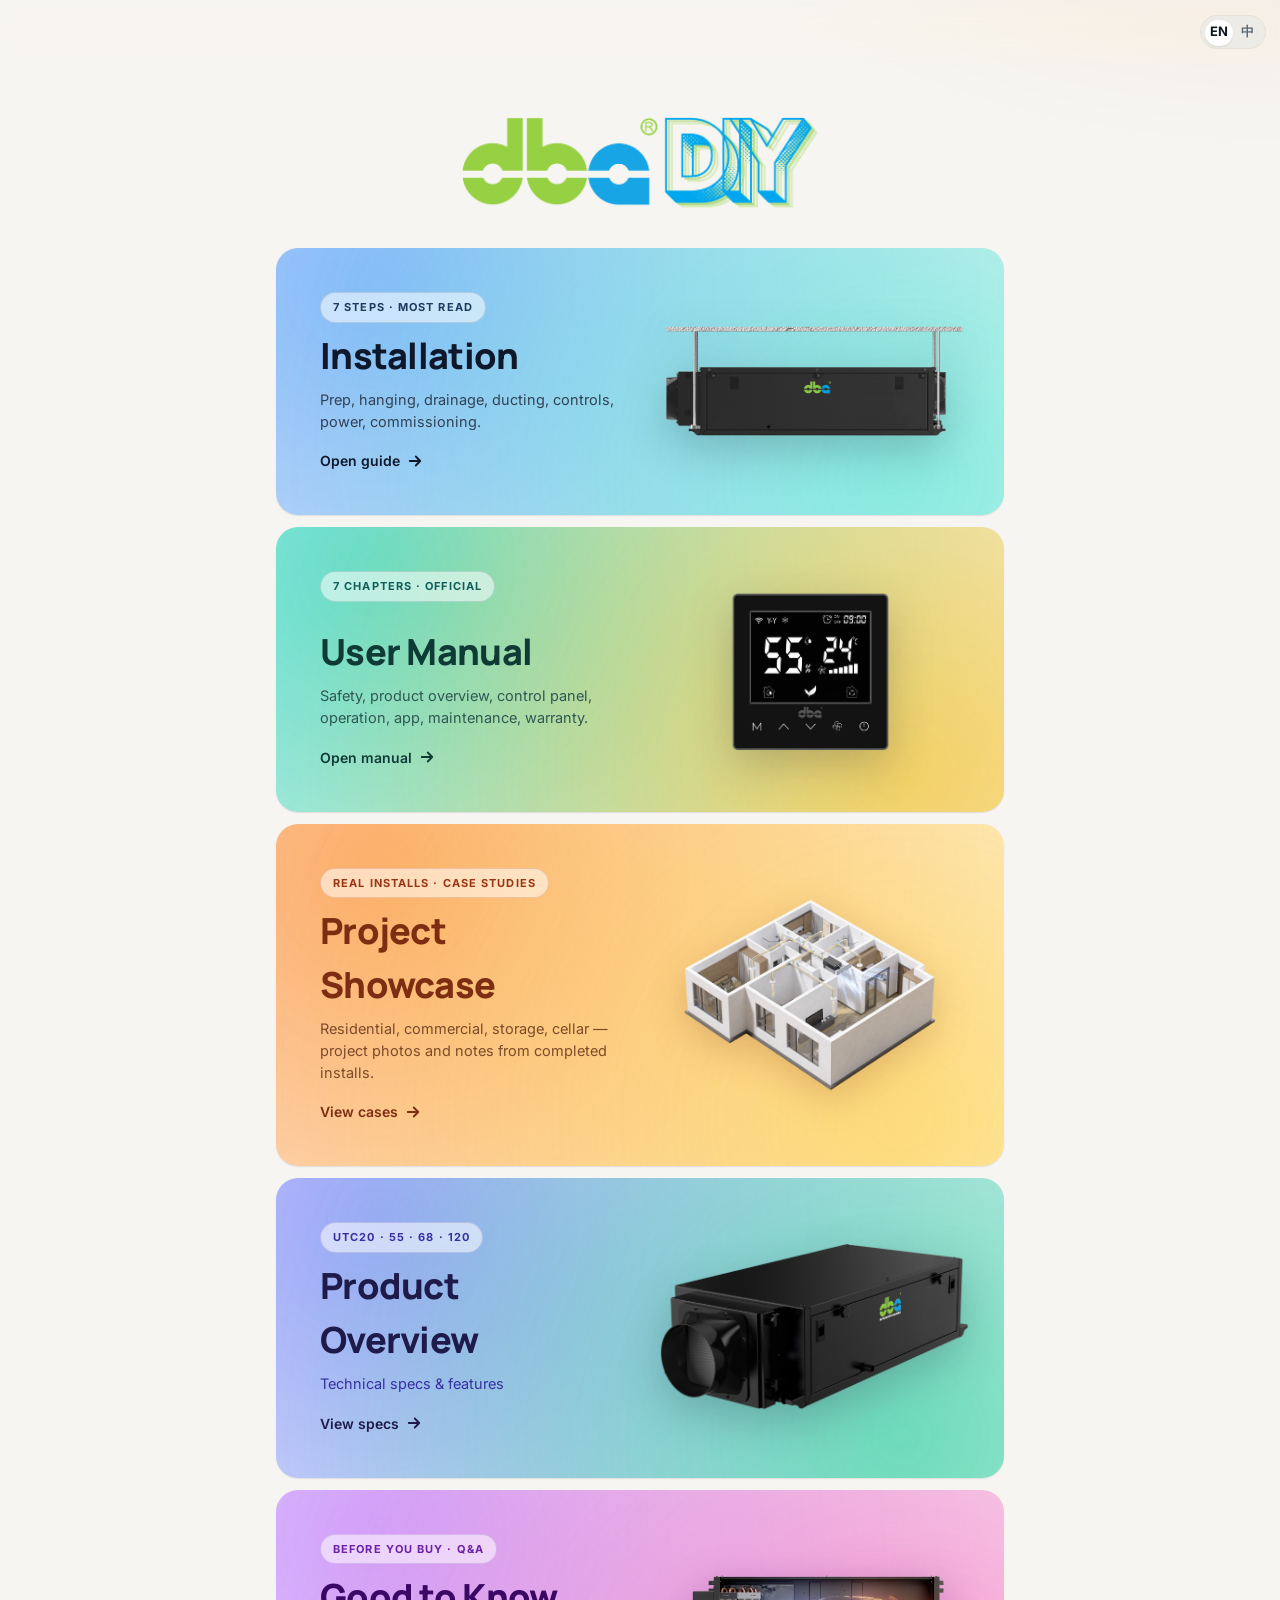
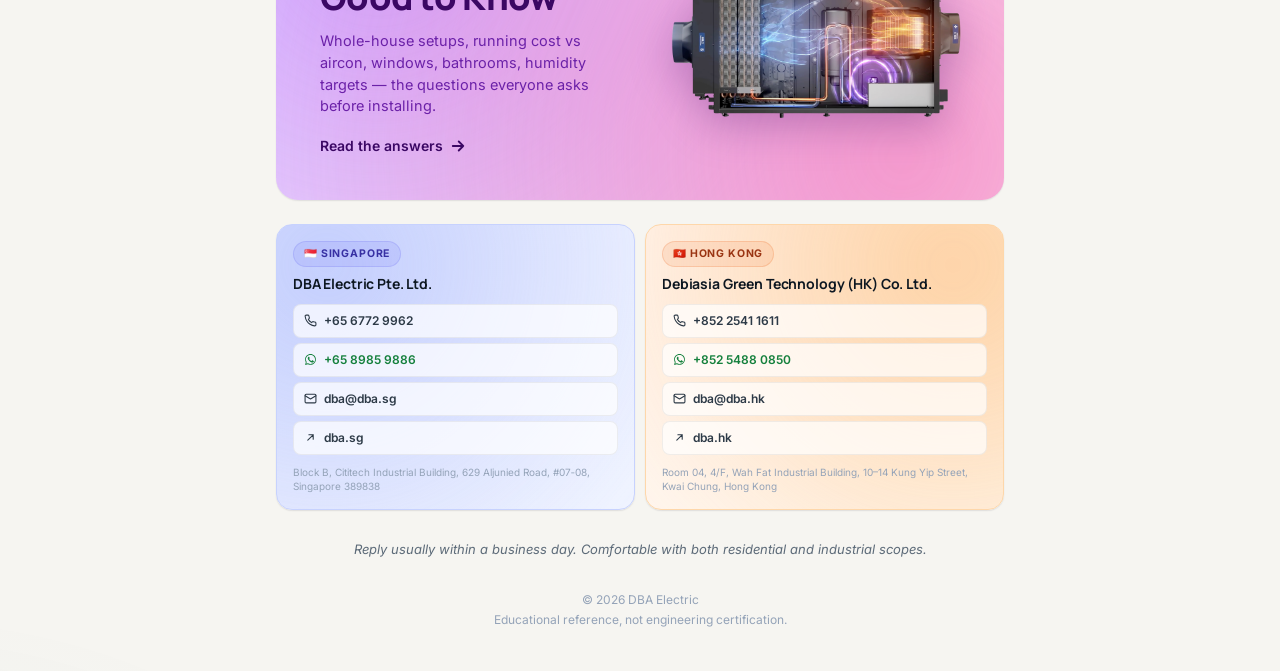
==== index.html @ 58bc2bef "Good to Know tile: use dba ceiling dehumidifier cutaway render Co-Authored-By: Claude Fable 5 <norep" ====
<!DOCTYPE html>
<html lang="en">
<head>
<meta charset="UTF-8" />
<meta name="viewport" content="width=device-width, initial-scale=1, viewport-fit=cover" />
<title>DBA DIY — your dehumidifier, in your pocket</title>
<meta name="description" content="Mobile install &amp; care guide for DBA ceiling-mounted dehumidifiers. English &amp; 繁體中文." />
<meta name="theme-color" content="#0d1721" />
<meta name="apple-mobile-web-app-capable" content="yes" />
<meta name="apple-mobile-web-app-status-bar-style" content="black-translucent" />
<meta name="mobile-web-app-capable" content="yes" />
<link rel="canonical" href="https://www.dbadiy.com/" />

<link rel="preconnect" href="https://fonts.googleapis.com" />
<link rel="preconnect" href="https://fonts.gstatic.com" crossorigin />
<link href="https://fonts.googleapis.com/css2?family=Manrope:wght@400;500;600;700;800&family=Inter:wght@400;500;600;700&family=Noto+Sans+TC:wght@400;500;600;700;800&display=swap" rel="stylesheet" />
<link rel="stylesheet" href="style.css" />
<link rel="icon" type="image/svg+xml" href="images/favicon.svg" />
</head>
<body>

<div id="app">

<!-- ====== HEADER ====== -->
<header id="app-header" data-on="home">
  <button id="back-btn" aria-label="Back" type="button">
    <svg viewBox="0 0 24 24" fill="none" stroke="currentColor" stroke-width="2.4" stroke-linecap="round" stroke-linejoin="round"><path d="M15 6l-6 6 6 6"/></svg>
  </button>
  <div class="hdr-title">
    <span class="hdr-crumb" id="hdr-crumb"></span>
    <h1 id="app-title">dba<em>diy</em></h1>
  </div>
  <button id="lang-toggle" class="lang-toggle" aria-label="Language" type="button">
    <span class="lang-opt lang-en" data-lang="en">EN</span>
    <span class="lang-opt lang-zh" data-lang="zh">中</span>
    <span class="lang-thumb" aria-hidden="true"></span>
  </button>
</header>

<!-- ====== MAIN ====== -->
<main id="app-main">

<!-- ====== HOME ====== -->
<section class="screen screen-home" data-screen="home">

  <div class="home-hero">
    <h1 class="home-logo">
      <img src="images/logo.png" alt="dba DIY" />
    </h1>
  </div>

  <div class="tile-grid">

    <a class="tile tile-feature" href="#install">
      <div class="tile-feature-body">
        <span class="tile-tag" data-i18n="home.feature.tag">7 steps · most read</span>
        <h2 data-i18n="home.feature.title">Installation</h2>
        <p data-i18n="home.feature.desc">Prep, hanging, drainage, ducting, controls, power, commissioning.</p>
        <span class="tile-go">
          <span data-i18n="home.feature.go">Open guide</span>
          <svg viewBox="0 0 24 24" fill="none" stroke="currentColor" stroke-width="2.4" stroke-linecap="round" stroke-linejoin="round"><path d="M5 12h14M13 6l6 6-6 6"/></svg>
        </span>
      </div>
      <div class="tile-feature-photo" aria-hidden="true">
        <img src="images/installation/dba.ducting.12321312.png" alt="" />
      </div>
    </a>

    <a class="tile tile-feature tile-feature-alt" href="#manual">
      <div class="tile-feature-body">
        <span class="tile-tag" data-i18n="home.manual.tag">7 chapters · official</span>
        <h2 data-i18n="home.manual.title">User Manual</h2>
        <p data-i18n="home.manual.desc">Safety, product overview, control panel, operation, app, maintenance, warranty.</p>
        <span class="tile-go">
          <span data-i18n="home.manual.go">Open manual</span>
          <svg viewBox="0 0 24 24" fill="none" stroke="currentColor" stroke-width="2.4" stroke-linecap="round" stroke-linejoin="round"><path d="M5 12h14M13 6l6 6-6 6"/></svg>
        </span>
      </div>
      <div class="tile-feature-photo" aria-hidden="true">
        <img src="images/manual/dba.control.panel.png" alt="" />
      </div>
    </a>

    <a class="tile tile-feature tile-feature-cases" href="#cases">
      <div class="tile-feature-body">
        <span class="tile-tag" data-i18n="home.cases.tag">Real installs · case studies</span>
        <h2 data-i18n="home.cases.title">Project Showcase</h2>
        <p data-i18n="home.cases.desc">Residential, commercial, storage, cellar — project photos and notes from completed installs.</p>
        <span class="tile-go">
          <span data-i18n="home.cases.go">View cases</span>
          <svg viewBox="0 0 24 24" fill="none" stroke="currentColor" stroke-width="2.4" stroke-linecap="round" stroke-linejoin="round"><path d="M5 12h14M13 6l6 6-6 6"/></svg>
        </span>
      </div>
      <div class="tile-feature-photo" aria-hidden="true">
        <img src="images/catalog/house.png" alt="" />
      </div>
    </a>

    <a class="tile tile-feature tile-feature-product" href="#overview/specs">
      <div class="tile-feature-body">
        <span class="tile-tag" data-i18n="home.product.tag">UTC20 · 55 · 68 · 120</span>
        <h2 data-i18n="home.tile.models.title">Product Overview</h2>
        <p data-i18n="home.tile.models.desc">Technical specs &amp; features</p>
        <span class="tile-go">
          <span data-i18n="home.product.go">View specs</span>
          <svg viewBox="0 0 24 24" fill="none" stroke="currentColor" stroke-width="2.4" stroke-linecap="round" stroke-linejoin="round"><path d="M5 12h14M13 6l6 6-6 6"/></svg>
        </span>
      </div>
      <div class="tile-feature-photo" aria-hidden="true">
        <img src="images/install-hero.png" alt="" />
      </div>
    </a>

    <a class="tile tile-feature tile-feature-knowledge" href="#knowledge">
      <div class="tile-feature-body">
        <span class="tile-tag" data-i18n="home.kn.tag">Before you buy · Q&amp;A</span>
        <h2 data-i18n="home.kn.title">Good to Know</h2>
        <p data-i18n="home.kn.desc">Whole-house setups, running cost vs aircon, windows, bathrooms, humidity targets — the questions everyone asks before installing.</p>
        <span class="tile-go">
          <span data-i18n="home.kn.go">Read the answers</span>
          <svg viewBox="0 0 24 24" fill="none" stroke="currentColor" stroke-width="2.4" stroke-linecap="round" stroke-linejoin="round"><path d="M5 12h14M13 6l6 6-6 6"/></svg>
        </span>
      </div>
      <div class="tile-feature-photo" aria-hidden="true">
        <img src="images/dba-ceiling-dehumidifier.png" alt="" />
      </div>
    </a>

  </div>

  <div class="contact-grid">

    <!-- Singapore -->
    <div class="tile-contact tile-contact-sg">
      <div class="tile-contact-body">
        <span class="tile-tag">🇸🇬 <span data-i18n="ct.sg.region">Singapore</span></span>
        <h2 data-i18n="ct.sg.org">DBA Electric Pte. Ltd.</h2>
        <div class="contact-rows">
          <a href="tel:+6567729962" class="contact-row">
            <svg viewBox="0 0 24 24" fill="none" stroke="currentColor" stroke-width="2" stroke-linecap="round" stroke-linejoin="round"><path d="M22 16.92v3a2 2 0 0 1-2.18 2 19.79 19.79 0 0 1-8.63-3.07 19.5 19.5 0 0 1-6-6 19.79 19.79 0 0 1-3.07-8.67A2 2 0 0 1 4.11 2h3a2 2 0 0 1 2 1.72 12.84 12.84 0 0 0 .7 2.81 2 2 0 0 1-.45 2.11L8.09 9.91a16 16 0 0 0 6 6l1.27-1.27a2 2 0 0 1 2.11-.45 12.84 12.84 0 0 0 2.81.7A2 2 0 0 1 22 16.92z"/></svg>
            <span>+65 6772 9962</span>
          </a>
          <a href="https://wa.me/6589859886" class="contact-row contact-row-wa" target="_blank" rel="noopener">
            <svg viewBox="0 0 24 24" fill="currentColor"><path d="M17.5 14.4c-.3-.1-1.6-.8-1.9-.9-.3-.1-.4-.1-.6.1-.2.3-.7.9-.8 1-.2.2-.3.2-.6.1-.3-.1-1.2-.5-2.3-1.4-.9-.8-1.4-1.7-1.6-2-.2-.3 0-.4.1-.6l.4-.5c.1-.2.2-.3.3-.5.1-.2 0-.4 0-.5 0-.1-.6-1.4-.8-1.9-.2-.5-.4-.4-.6-.4h-.5c-.2 0-.4.1-.7.3-.3.3-1 1-1 2.4 0 1.4 1 2.8 1.1 3 .1.2 2 3.1 4.9 4.3 1.8.8 2.5.8 3.4.7.5-.1 1.6-.6 1.8-1.3.2-.7.2-1.2.2-1.3-.1-.1-.3-.2-.6-.3z"/><path d="M12 2C6.5 2 2 6.5 2 12c0 1.7.4 3.4 1.3 4.9L2 22l5.3-1.4c1.4.8 3 1.2 4.7 1.2 5.5 0 10-4.5 10-10S17.5 2 12 2zm0 18.2c-1.5 0-3-.4-4.3-1.2l-.3-.2-3.2.8.8-3.1-.2-.3c-.8-1.3-1.3-2.9-1.3-4.5C3.5 7.4 7.4 3.5 12 3.5s8.5 3.9 8.5 8.5-3.9 8.2-8.5 8.2z"/></svg>
            <span>+65 8985 9886</span>
          </a>
          <a href="mailto:dba@dba.sg" class="contact-row">
            <svg viewBox="0 0 24 24" fill="none" stroke="currentColor" stroke-width="2" stroke-linecap="round" stroke-linejoin="round"><rect x="2" y="4" width="20" height="16" rx="2"/><path d="M22 7L12 13 2 7"/></svg>
            <span>dba@dba.sg</span>
          </a>
          <a href="https://www.dba.sg" class="contact-row" target="_blank" rel="noopener">
            <svg viewBox="0 0 24 24" fill="none" stroke="currentColor" stroke-width="2" stroke-linecap="round"><path d="M7 17L17 7M9 7h8v8"/></svg>
            <span>dba.sg</span>
          </a>
        </div>
        <p class="contact-addr-tile" data-i18n="ct.sg.addr">Block B, Cititech Industrial Building, 629 Aljunied Road, #07‑08, Singapore 389838</p>
      </div>
    </div>

    <!-- Hong Kong -->
    <div class="tile-contact tile-contact-hk">
      <div class="tile-contact-body">
        <span class="tile-tag">🇭🇰 <span data-i18n="ct.hk.region">Hong Kong</span></span>
        <h2 data-i18n="ct.hk.org">Debiasia Green Technology (HK) Co. Ltd.</h2>
        <div class="contact-rows">
          <a href="tel:+85225411611" class="contact-row">
            <svg viewBox="0 0 24 24" fill="none" stroke="currentColor" stroke-width="2" stroke-linecap="round" stroke-linejoin="round"><path d="M22 16.92v3a2 2 0 0 1-2.18 2 19.79 19.79 0 0 1-8.63-3.07 19.5 19.5 0 0 1-6-6 19.79 19.79 0 0 1-3.07-8.67A2 2 0 0 1 4.11 2h3a2 2 0 0 1 2 1.72 12.84 12.84 0 0 0 .7 2.81 2 2 0 0 1-.45 2.11L8.09 9.91a16 16 0 0 0 6 6l1.27-1.27a2 2 0 0 1 2.11-.45 12.84 12.84 0 0 0 2.81.7A2 2 0 0 1 22 16.92z"/></svg>
            <span>+852 2541 1611</span>
          </a>
          <a href="https://wa.me/85254880850" class="contact-row contact-row-wa" target="_blank" rel="noopener">
            <svg viewBox="0 0 24 24" fill="currentColor"><path d="M17.5 14.4c-.3-.1-1.6-.8-1.9-.9-.3-.1-.4-.1-.6.1-.2.3-.7.9-.8 1-.2.2-.3.2-.6.1-.3-.1-1.2-.5-2.3-1.4-.9-.8-1.4-1.7-1.6-2-.2-.3 0-.4.1-.6l.4-.5c.1-.2.2-.3.3-.5.1-.2 0-.4 0-.5 0-.1-.6-1.4-.8-1.9-.2-.5-.4-.4-.6-.4h-.5c-.2 0-.4.1-.7.3-.3.3-1 1-1 2.4 0 1.4 1 2.8 1.1 3 .1.2 2 3.1 4.9 4.3 1.8.8 2.5.8 3.4.7.5-.1 1.6-.6 1.8-1.3.2-.7.2-1.2.2-1.3-.1-.1-.3-.2-.6-.3z"/><path d="M12 2C6.5 2 2 6.5 2 12c0 1.7.4 3.4 1.3 4.9L2 22l5.3-1.4c1.4.8 3 1.2 4.7 1.2 5.5 0 10-4.5 10-10S17.5 2 12 2zm0 18.2c-1.5 0-3-.4-4.3-1.2l-.3-.2-3.2.8.8-3.1-.2-.3c-.8-1.3-1.3-2.9-1.3-4.5C3.5 7.4 7.4 3.5 12 3.5s8.5 3.9 8.5 8.5-3.9 8.2-8.5 8.2z"/></svg>
            <span>+852 5488 0850</span>
          </a>
          <a href="mailto:dba@dba.hk" class="contact-row">
            <svg viewBox="0 0 24 24" fill="none" stroke="currentColor" stroke-width="2" stroke-linecap="round" stroke-linejoin="round"><rect x="2" y="4" width="20" height="16" rx="2"/><path d="M22 7L12 13 2 7"/></svg>
            <span>dba@dba.hk</span>
          </a>
          <a href="https://www.dba.hk" class="contact-row" target="_blank" rel="noopener">
            <svg viewBox="0 0 24 24" fill="none" stroke="currentColor" stroke-width="2" stroke-linecap="round"><path d="M7 17L17 7M9 7h8v8"/></svg>
            <span>dba.hk</span>
          </a>
        </div>
        <p class="contact-addr-tile" data-i18n="ct.hk.addr">Room 04, 4/F, Wah Fat Industrial Building, 10–14 Kung Yip Street, Kwai Chung, Hong Kong</p>
      </div>
    </div>

  </div>
  <p class="contact-note" data-i18n="ct.note">Reply usually within a business day. Comfortable with both residential and industrial scopes.</p>

  <footer class="home-foot">
    <span data-i18n="home.foot.copy">© 2026 DBA Electric</span>
    <span data-i18n="home.foot.note">Educational reference, not engineering certification.</span>
  </footer>
</section>

<!-- ====== CASES ====== -->
<section class="screen" data-screen="cases">
  <div class="screen-pad">
    <div class="page-head">
      <h2 data-i18n="cases.title">Project Showcase</h2>
    </div>

    <!-- Showcase PDF downloads -->
    <div class="ref-pdf-row">
      <a class="ref-pdf-card ref-pdf-en" href="images/cases/showcase-en.pdf" target="_blank">
        <div class="ref-pdf-thumb"><img src="images/cases/showcase-en-thumb.jpg" alt="EN" /></div>
        <div class="ref-pdf-info">
          <span class="ref-pdf-label">Project Showcase</span>
          <span class="ref-pdf-sub">English · PDF</span>
        </div>
        <svg class="ref-pdf-dl" viewBox="0 0 24 24" fill="none" stroke="currentColor" stroke-width="2" stroke-linecap="round" stroke-linejoin="round"><path d="M21 15v4a2 2 0 01-2 2H5a2 2 0 01-2-2v-4"/><polyline points="7 10 12 15 17 10"/><line x1="12" y1="15" x2="12" y2="3"/></svg>
      </a>
      <a class="ref-pdf-card ref-pdf-cn" href="images/cases/showcase-cn.pdf" target="_blank">
        <div class="ref-pdf-thumb"><img src="images/cases/showcase-cn-thumb.jpg" alt="中文" /></div>
        <div class="ref-pdf-info">
          <span class="ref-pdf-label">工程案例展示</span>
          <span class="ref-pdf-sub">繁體中文 · PDF</span>
        </div>
        <svg class="ref-pdf-dl" viewBox="0 0 24 24" fill="none" stroke="currentColor" stroke-width="2" stroke-linecap="round" stroke-linejoin="round"><path d="M21 15v4a2 2 0 01-2 2H5a2 2 0 01-2-2v-4"/><polyline points="7 10 12 15 17 10"/><line x1="12" y1="15" x2="12" y2="3"/></svg>
      </a>
    </div>

    <!-- Photo gallery -->
    <div class="cases-gallery">
      <figure class="wide"><img src="images/cases/g02.jpg" loading="lazy" /></figure>
      <figure><img src="images/cases/g01.jpg" loading="lazy" /></figure>
      <figure><img src="images/cases/g03.jpg" loading="lazy" /></figure>
      <figure><img src="images/cases/g04.jpg" loading="lazy" /></figure>
      <figure><img src="images/cases/g05.jpg" loading="lazy" /></figure>
      <figure><img src="images/cases/g06.jpg" loading="lazy" /></figure>
      <figure><img src="images/cases/g07.jpg" loading="lazy" /></figure>
      <figure><img src="images/cases/g08.jpg" loading="lazy" /></figure>
      <figure><img src="images/cases/g09.jpg" loading="lazy" /></figure>
      <figure><img src="images/cases/g10.jpg" loading="lazy" /></figure>
      <figure><img src="images/cases/g11.jpg" loading="lazy" /></figure>
      <figure><img src="images/cases/g12.jpg" loading="lazy" /></figure>
      <figure><img src="images/cases/g13.jpg" loading="lazy" /></figure>
      <figure><img src="images/cases/g14.jpg" loading="lazy" /></figure>
      <figure><img src="images/cases/g15.jpg" loading="lazy" /></figure>
      <figure><img src="images/cases/g16.jpg" loading="lazy" /></figure>
      <figure><img src="images/cases/g17.jpg" loading="lazy" /></figure>
      <figure><img src="images/cases/g18.jpg" loading="lazy" /></figure>
      <figure><img src="images/cases/g19.jpg" loading="lazy" /></figure>
      <figure><img src="images/cases/g20.jpg" loading="lazy" /></figure>
      <figure><img src="images/cases/g21.jpg" loading="lazy" /></figure>
      <figure><img src="images/cases/g22.jpg" loading="lazy" /></figure>
      <figure><img src="images/cases/g23.jpg" loading="lazy" /></figure>
      <figure><img src="images/cases/g24.jpg" loading="lazy" /></figure>
      <figure class="wide"><img src="images/cases/g25.jpg" loading="lazy" /></figure>
      <figure><img src="images/cases/g26.jpg" loading="lazy" /></figure>
      <figure><img src="images/cases/g27.jpg" loading="lazy" /></figure>
      <figure><img src="images/cases/g28.jpg" loading="lazy" /></figure>
      <figure><img src="images/cases/g29.jpg" loading="lazy" /></figure>
      <figure><img src="images/cases/g30.jpg" loading="lazy" /></figure>
      <figure><img src="images/cases/g31.jpg" loading="lazy" /></figure>
      <figure><img src="images/cases/g32.jpg" loading="lazy" /></figure>
      <figure><img src="images/cases/g33.jpg" loading="lazy" /></figure>
      <figure><img src="images/cases/g34.jpg" loading="lazy" /></figure>
      <figure><img src="images/cases/g35.jpg" loading="lazy" /></figure>
      <figure><img src="images/cases/g36.jpg" loading="lazy" /></figure>
      <figure><img src="images/cases/g37.jpg" loading="lazy" /></figure>
    </div>
  </div>
</section>

<!-- ====== OVERVIEW / SPECS ====== -->
<section class="screen" data-screen="overview/specs">
  <div class="screen-pad">
    <div class="page-head">
      <h2 data-i18n="models.title">Ultra Thin Series</h2>
    </div>

    <!-- Marquee hero photo from the official catalog -->
    <figure class="marquee marquee-video">
      <video src="images/products/dba.ceiling.dehumidifier.mp4" autoplay loop muted playsinline></video>
      <figcaption>
        <span class="marquee-tag" data-i18n="models.marquee.tag">Minimalist aesthetics</span>
        <strong data-i18n="models.marquee.t">20 cm ultra-slim, hidden installation.</strong>
      </figcaption>
    </figure>

    <!-- Feature deck: 4 catalog visuals + short copy -->
    <div class="cat-deck">
      <article class="catfeat">
        <img src="images/products/dba.function-06.png" alt="Whole-house dehumidification" loading="lazy" />
        <h4 data-i18n="models.catfeat.house.t">Whole-House Dehumidification System</h4>
        <p data-i18n="models.catfeat.house.d">Efficiently Dehumidifies Multiple Spaces Simultaneously.</p>
      </article>
      <article class="catfeat">
        <img src="images/products/dba.function-07.png" alt="UV-C sterilisation" loading="lazy" />
        <h4 data-i18n="models.catfeat.uv.t">UV-C Sterilization Lamp</h4>
        <p data-i18n="models.catfeat.uv.d">Eliminates 99.9% Bacteria and Viruses in the Air.</p>
      </article>
      <article class="catfeat">
        <img src="images/products/dba.function-08.png" alt="Humidity control" loading="lazy" />
        <h4 data-i18n="models.catfeat.lcd.t">Humidity Control at Your Fingertips</h4>
        <p data-i18n="models.catfeat.lcd.d">LCD Screen, Remote Controller, Mobile App, and Smart Home Integration.</p>
      </article>
      <article class="catfeat">
        <img src="images/products/dba.function-09.png" alt="Auto pump drainage" loading="lazy" />
        <h4 data-i18n="models.catfeat.pump.t">Auto Pump Drainage</h4>
        <p data-i18n="models.catfeat.pump.d">Head Lift up to 1.8 meters.</p>
      </article>
      <article class="catfeat">
        <img src="images/products/dba.function-10.png" alt="Metal cast motor" loading="lazy" />
        <h4 data-i18n="models.catfeat.motor.t">Metal Cast Motor</h4>
        <p data-i18n="models.catfeat.motor.d">Stable and Durable. Features Japan NSK Bearing.</p>
      </article>
      <article class="catfeat">
        <img src="images/products/dba.function-11.png" alt="40dB quiet operation" loading="lazy" />
        <h4 data-i18n="models.catfeat.quiet.t">40dB Quiet Operation</h4>
        <p data-i18n="models.catfeat.quiet.d">Multiple Shock-Absorbing Designs.</p>
      </article>
    </div>

    <!-- Compare strip — jump to any model -->
    <nav class="capacity-strip" aria-label="Compare capacities">
      <a href="#utc20" class="cap-pin" data-acc="copper">
        <span class="cap-num">20</span>
        <span class="cap-label">L/day</span>
        <span class="cap-meta">UTC20</span>
      </a>
      <a href="#utc55" class="cap-pin" data-acc="amber">
        <span class="cap-num">55</span>
        <span class="cap-label">L/day</span>
        <span class="cap-meta">UTC55 · R32</span>
      </a>
      <a href="#utc68" class="cap-pin cap-pin-hero" data-acc="teal">
        <span class="cap-num">68</span>
        <span class="cap-label">L/day</span>
        <span class="cap-meta" data-i18n="models.utc68.popular">UTC68 · popular</span>
      </a>
      <a href="#utc120" class="cap-pin" data-acc="ink">
        <span class="cap-num">120</span>
        <span class="cap-label">L/day</span>
        <span class="cap-meta">UTC120</span>
      </a>
    </nav>

    <div class="model-mag">

      <!-- ====== UTC20 ====== -->
      <article class="mcard" id="utc20" data-acc="copper">
        <div class="mcard-hero">
          <div class="mcard-photo">
            <img src="images/products/utc20.webp" alt="DBA-UTC20" loading="lazy" />
          </div>
          <div class="mcard-stat">
            <span class="mcard-sku">DBA-UTC20</span>
            <span class="mcard-big"><strong>20</strong><em>L/day</em></span>
            <p class="mcard-blurb" data-i18n="models.utc20.desc">Studio or single-room size. R410A refrigerant, single inlet.</p>
            <div class="mcard-badges">
              <span class="mbadge mbadge-energy" data-i18n="models.utc20.energy">HK Grade 1 Energy Label</span>
              <img src="images/products/wifiapp2.png" class="mbadge-icon" alt="WiFi App" />
            </div>
          </div>
        </div>

        <div class="mcard-keystats">
          <div><span class="ks-num">200–400</span><span class="ks-lbl" data-i18n="models.spec.cover">sqft area</span></div>
          <div><span class="ks-num">39</span><span class="ks-lbl">dB(A) @ 3m</span></div>
          <div><span class="ks-num">⌀146</span><span class="ks-lbl" data-i18n="models.spec.flange">flange in/out</span></div>
          <div><span class="ks-num">DN15</span><span class="ks-lbl" data-i18n="models.spec.drainsize">drain outlet</span></div>
        </div>

        <div class="spec-groups">
          <div class="spec-grp">
            <h4 class="spec-grp-h" data-i18n="models.grp.perf">Performance</h4>
            <dl class="spec spec-grid">
              <dt data-i18n="models.spec.capacity">Moisture removal</dt><dd>20 L/day @ 30°C 80%RH<br><span class="spec-sub">9.9 L/day @ 26.7°C 60%RH</span></dd>
              <dt data-i18n="models.spec.airflow">Max airflow</dt><dd>220 m³/hr</dd>
              <dt data-i18n="models.spec.static">Static pressure</dt><dd>80 Pa</dd>
              <dt data-i18n="models.spec.noise">Sound @ 3 m</dt><dd>39 dB(A)</dd>
              <dt data-i18n="models.spec.cover">Coverage</dt><dd>200 – 400 sqft</dd>
              <dt data-i18n="models.spec.optemp">Operating temp</dt><dd>5 – 40 °C</dd>
            </dl>
          </div>
          <div class="spec-grp">
            <h4 class="spec-grp-h" data-i18n="models.grp.power">Power</h4>
            <dl class="spec spec-grid">
              <dt data-i18n="models.spec.psupply">Voltage</dt><dd>220 – 240 V ~ 50 Hz</dd>
              <dt data-i18n="models.spec.prated">Rated power</dt><dd>196 W</dd>
              <dt data-i18n="models.spec.pmax">Max power</dt><dd>300 W</dd>
              <dt data-i18n="models.spec.crated">Rated current</dt><dd>1.0 A</dd>
              <dt data-i18n="models.spec.cmax">Max current</dt><dd>1.35 A</dd>
            </dl>
          </div>
          <div class="spec-grp">
            <h4 class="spec-grp-h" data-i18n="models.grp.connect">Drainage &amp; ducting</h4>
            <dl class="spec spec-grid">
              <dt data-i18n="models.spec.pump">Pump lift</dt><dd data-i18n="models.spec.pump.val">1.8 m (built-in check valve)</dd>
              <dt data-i18n="models.spec.drainsize">Drain outlet</dt><dd>DN15</dd>
              <dt data-i18n="models.spec.flange">Air flange ⌀</dt><dd>146 mm</dd>
              <dt data-i18n="models.spec.refrigerant">Refrigerant</dt><dd>R134a · 0.23 kg</dd>
            </dl>
          </div>
          <div class="spec-grp">
            <h4 class="spec-grp-h" data-i18n="models.grp.physical">Physical &amp; certs</h4>
            <dl class="spec spec-grid">
              <dt data-i18n="models.spec.size">Dimensions (L×W×H)</dt><dd>865 × 376 × 200 mm</dd>
              <dt data-i18n="models.spec.weight">Net weight</dt><dd>28 kg</dd>
              <dt data-i18n="models.spec.certs">Certifications</dt><dd>CE · CB · RoHS</dd>
            </dl>
          </div>
        </div>
      </article>

      <!-- ====== UTC55 ====== -->
      <article class="mcard" id="utc55" data-acc="amber">
        <div class="mcard-hero">
          <div class="mcard-photo">
            <img src="images/products/utc55.webp" alt="DBA-UTC55" loading="lazy" />
          </div>
          <div class="mcard-stat">
            <span class="mcard-sku">DBA-UTC55</span>
            <span class="mcard-big"><strong>55</strong><em>L/day</em></span>
            <p class="mcard-blurb" data-i18n="models.utc55.desc">Mid-size between UTC20 and UTC68. R32 refrigerant (mildly flammable).</p>
            <div class="mcard-badges">
              <span class="mbadge mbadge-r32" data-i18n="models.utc55.r32badge">R32 · A2L</span>
              <img src="images/products/wifiapp2.png" class="mbadge-icon" alt="WiFi App" />
            </div>
          </div>
        </div>

        <div class="mcard-keystats">
          <div><span class="ks-num">600–800</span><span class="ks-lbl" data-i18n="models.spec.cover">sqft area</span></div>
          <div><span class="ks-num">45</span><span class="ks-lbl">dB(A) @ 3m</span></div>
          <div><span class="ks-num">⌀146</span><span class="ks-lbl" data-i18n="models.spec.flange">flange in/out</span></div>
          <div><span class="ks-num">DN15</span><span class="ks-lbl" data-i18n="models.spec.drainsize">drain outlet</span></div>
        </div>

        <div class="spec-groups">
          <div class="spec-grp">
            <h4 class="spec-grp-h" data-i18n="models.grp.perf">Performance</h4>
            <dl class="spec spec-grid">
              <dt data-i18n="models.spec.capacity">Moisture removal</dt><dd>55 L/day @ 30°C 80%RH<br><span class="spec-sub">30 L/day @ 26.7°C 60%RH</span></dd>
              <dt data-i18n="models.spec.airflow">Max airflow</dt><dd>600 m³/hr</dd>
              <dt data-i18n="models.spec.static">Static pressure</dt><dd>90 Pa</dd>
              <dt data-i18n="models.spec.noise">Sound @ 3 m</dt><dd>45 dB(A)</dd>
              <dt data-i18n="models.spec.cover">Coverage</dt><dd>600 – 800 sqft</dd>
              <dt data-i18n="models.spec.optemp">Operating temp</dt><dd>5 – 40 °C</dd>
            </dl>
          </div>
          <div class="spec-grp">
            <h4 class="spec-grp-h" data-i18n="models.grp.power">Power</h4>
            <dl class="spec spec-grid">
              <dt data-i18n="models.spec.psupply">Voltage</dt><dd>220 – 240 V ~ 50 Hz</dd>
              <dt data-i18n="models.spec.prated">Rated power</dt><dd>700 W</dd>
              <dt data-i18n="models.spec.pmax">Max power</dt><dd>930 W</dd>
              <dt data-i18n="models.spec.crated">Rated current</dt><dd>3.2 A</dd>
              <dt data-i18n="models.spec.cmax">Max current</dt><dd>4.3 A</dd>
            </dl>
          </div>
          <div class="spec-grp">
            <h4 class="spec-grp-h" data-i18n="models.grp.connect">Drainage &amp; ducting</h4>
            <dl class="spec spec-grid">
              <dt data-i18n="models.spec.pump">Pump lift</dt><dd data-i18n="models.spec.pump.val">1.8 m (built-in check valve)</dd>
              <dt data-i18n="models.spec.drainsize">Drain outlet</dt><dd>DN15</dd>
              <dt data-i18n="models.spec.flange">Air flange ⌀</dt><dd>146 mm</dd>
              <dt data-i18n="models.spec.refrigerant">Refrigerant</dt><dd data-i18n="models.utc55.refr">R32 · 0.3 kg (mildly flammable)</dd>
            </dl>
          </div>
          <div class="spec-grp">
            <h4 class="spec-grp-h" data-i18n="models.grp.physical">Physical &amp; certs</h4>
            <dl class="spec spec-grid">
              <dt data-i18n="models.spec.size">Dimensions (L×W×H)</dt><dd>970 × 436 × 238 mm</dd>
              <dt data-i18n="models.spec.weight">Net weight</dt><dd>38 kg</dd>
              <dt data-i18n="models.spec.certs">Certifications</dt><dd>CE · CB · RoHS · A2L</dd>
            </dl>
          </div>
        </div>
      </article>

      <!-- ====== UTC68 ====== -->
      <article class="mcard mcard-featured" id="utc68" data-acc="teal">
        <div class="mcard-hero">
          <div class="mcard-photo">
            <img src="images/products/utc68.webp" alt="DBA-UTC68" loading="lazy" />
          </div>
          <div class="mcard-stat">
            <span class="mcard-sku" data-i18n="models.utc68.tag">DBA-UTC68 · popular</span>
            <span class="mcard-big"><strong>68</strong><em>L/day</em></span>
            <p class="mcard-blurb" data-i18n="models.utc68.desc">The whole-apartment workhorse. R410A refrigerant, single inlet.</p>
            <div class="mcard-badges">
              <img src="images/products/wifiapp2.png" class="mbadge-icon" alt="WiFi App" />
            </div>
          </div>
        </div>

        <div class="mcard-keystats">
          <div><span class="ks-num">800–1000</span><span class="ks-lbl" data-i18n="models.spec.cover">sqft area</span></div>
          <div><span class="ks-num">48</span><span class="ks-lbl">dB(A) @ 3m</span></div>
          <div><span class="ks-num">⌀146</span><span class="ks-lbl" data-i18n="models.spec.flange">flange in/out</span></div>
          <div><span class="ks-num">DN15</span><span class="ks-lbl" data-i18n="models.spec.drainsize">drain outlet</span></div>
        </div>

        <div class="spec-groups">
          <div class="spec-grp">
            <h4 class="spec-grp-h" data-i18n="models.grp.perf">Performance</h4>
            <dl class="spec spec-grid">
              <dt data-i18n="models.spec.capacity">Moisture removal</dt><dd>68 L/day @ 30°C 80%RH<br><span class="spec-sub">42 L/day @ 26.7°C 60%RH</span></dd>
              <dt data-i18n="models.spec.airflow">Max airflow</dt><dd>500 m³/hr</dd>
              <dt data-i18n="models.spec.static">Static pressure</dt><dd>100 Pa</dd>
              <dt data-i18n="models.spec.noise">Sound @ 3 m</dt><dd>48 dB(A)</dd>
              <dt data-i18n="models.spec.cover">Coverage</dt><dd>800 – 1000 sqft</dd>
              <dt data-i18n="models.spec.optemp">Operating temp</dt><dd>5 – 40 °C</dd>
            </dl>
          </div>
          <div class="spec-grp">
            <h4 class="spec-grp-h" data-i18n="models.grp.power">Power</h4>
            <dl class="spec spec-grid">
              <dt data-i18n="models.spec.psupply">Voltage</dt><dd>220 – 240 V ~ 50 Hz</dd>
              <dt data-i18n="models.spec.prated">Rated power</dt><dd>880 W</dd>
              <dt data-i18n="models.spec.pmax">Max power</dt><dd>1250 W</dd>
              <dt data-i18n="models.spec.crated">Rated current</dt><dd>4.0 A</dd>
              <dt data-i18n="models.spec.cmax">Max current</dt><dd>5.7 A</dd>
            </dl>
          </div>
          <div class="spec-grp">
            <h4 class="spec-grp-h" data-i18n="models.grp.connect">Drainage &amp; ducting</h4>
            <dl class="spec spec-grid">
              <dt data-i18n="models.spec.pump">Pump lift</dt><dd data-i18n="models.spec.pump.val">1.8 m (built-in check valve)</dd>
              <dt data-i18n="models.spec.drainsize">Drain outlet</dt><dd>DN15</dd>
              <dt data-i18n="models.spec.flange">Air flange ⌀</dt><dd>146 mm</dd>
              <dt data-i18n="models.spec.refrigerant">Refrigerant</dt><dd>R410A · 0.6 kg</dd>
            </dl>
          </div>
          <div class="spec-grp">
            <h4 class="spec-grp-h" data-i18n="models.grp.physical">Physical &amp; certs</h4>
            <dl class="spec spec-grid">
              <dt data-i18n="models.spec.size">Dimensions (L×W×H)</dt><dd>1010 × 500 × 240 mm</dd>
              <dt data-i18n="models.spec.weight">Net weight</dt><dd>42 kg</dd>
              <dt data-i18n="models.spec.certs">Certifications</dt><dd>CE · CB · RoHS</dd>
            </dl>
          </div>
        </div>
      </article>

      <!-- ====== UTC120 ====== -->
      <article class="mcard" id="utc120" data-acc="ink">
        <div class="mcard-hero">
          <div class="mcard-photo">
            <img src="images/products/utc120.webp" alt="DBA-UTC120" loading="lazy" />
          </div>
          <div class="mcard-stat">
            <span class="mcard-sku">DBA-UTC120</span>
            <span class="mcard-big"><strong>120</strong><em>L/day</em></span>
            <p class="mcard-blurb" data-i18n="models.utc120.desc">Large homes and light commercial. R410A refrigerant, twin-inlet.</p>
            <div class="mcard-badges">
              <span class="mbadge mbadge-twin" data-i18n="models.utc120.twin">Twin inlet ⌀196</span>
              <img src="images/products/wifiapp2.png" class="mbadge-icon" alt="WiFi App" />
            </div>
          </div>
        </div>

        <div class="mcard-keystats">
          <div><span class="ks-num">1300–1500</span><span class="ks-lbl" data-i18n="models.spec.cover">sqft area</span></div>
          <div><span class="ks-num">50</span><span class="ks-lbl">dB(A) @ 3m</span></div>
          <div><span class="ks-num">⌀196</span><span class="ks-lbl" data-i18n="models.spec.flange">flange in/out</span></div>
          <div><span class="ks-num">DN15</span><span class="ks-lbl" data-i18n="models.spec.drainsize">drain outlet</span></div>
        </div>

        <div class="spec-groups">
          <div class="spec-grp">
            <h4 class="spec-grp-h" data-i18n="models.grp.perf">Performance</h4>
            <dl class="spec spec-grid">
              <dt data-i18n="models.spec.capacity">Moisture removal</dt><dd>120 L/day @ 30°C 80%RH<br><span class="spec-sub">53 L/day @ 26.7°C 60%RH</span></dd>
              <dt data-i18n="models.spec.airflow">Max airflow</dt><dd>890 m³/hr</dd>
              <dt data-i18n="models.spec.static">Static pressure</dt><dd>100 Pa</dd>
              <dt data-i18n="models.spec.noise">Sound @ 3 m</dt><dd>50 dB(A)</dd>
              <dt data-i18n="models.spec.cover">Coverage</dt><dd>1300 – 1500 sqft</dd>
              <dt data-i18n="models.spec.optemp">Operating temp</dt><dd>5 – 40 °C</dd>
            </dl>
          </div>
          <div class="spec-grp">
            <h4 class="spec-grp-h" data-i18n="models.grp.power">Power</h4>
            <dl class="spec spec-grid">
              <dt data-i18n="models.spec.psupply">Voltage</dt><dd>220 – 240 V ~ 50 Hz</dd>
              <dt data-i18n="models.spec.prated">Rated power</dt><dd>1010 W</dd>
              <dt data-i18n="models.spec.pmax">Max power</dt><dd>1600 W</dd>
              <dt data-i18n="models.spec.crated">Rated current</dt><dd>4.7 A</dd>
              <dt data-i18n="models.spec.cmax">Max current</dt><dd>7.4 A</dd>
            </dl>
          </div>
          <div class="spec-grp">
            <h4 class="spec-grp-h" data-i18n="models.grp.connect">Drainage &amp; ducting</h4>
            <dl class="spec spec-grid">
              <dt data-i18n="models.spec.pump">Pump lift</dt><dd data-i18n="models.spec.pump.val">1.8 m (built-in check valve)</dd>
              <dt data-i18n="models.spec.drainsize">Drain outlet</dt><dd>DN15</dd>
              <dt data-i18n="models.spec.flange">Air flange ⌀</dt><dd data-i18n="models.spec.utc120.flange">196 mm · twin inlet, single outlet</dd>
              <dt data-i18n="models.spec.refrigerant">Refrigerant</dt><dd>R410A · 0.9 kg</dd>
            </dl>
          </div>
          <div class="spec-grp">
            <h4 class="spec-grp-h" data-i18n="models.grp.physical">Physical &amp; certs</h4>
            <dl class="spec spec-grid">
              <dt data-i18n="models.spec.size">Dimensions (L×W×H)</dt><dd>1075 × 746 × 310 mm</dd>
              <dt data-i18n="models.spec.weight">Net weight</dt><dd>64 kg</dd>
              <dt data-i18n="models.spec.certs">Certifications</dt><dd>CE · CB · RoHS</dd>
            </dl>
          </div>
        </div>
      </article>
    </div>

    <!-- Shared features across the whole UTC range -->
    <section class="shared-features">
      <h3 class="shared-h" data-i18n="models.shared.h">Same on every UTC</h3>
      <div class="shared-grid">
        <div class="shared-item">
          <svg viewBox="0 0 24 24" fill="none" stroke="currentColor" stroke-width="1.7" stroke-linecap="round" stroke-linejoin="round"><path d="M12 2v20M5 9c0 4 7 11 7 11s7-7 7-11a7 7 0 0 0-14 0z"/></svg>
          <strong data-i18n="models.share.pump.t">1.8 m pump lift</strong>
          <small data-i18n="models.share.pump.d">Built-in pump &amp; check valve. DN15 outlet.</small>
        </div>
        <div class="shared-item">
          <svg viewBox="0 0 24 24" fill="none" stroke="currentColor" stroke-width="1.7" stroke-linecap="round" stroke-linejoin="round"><rect x="3" y="6" width="18" height="12" rx="2"/><path d="M7 10v4M11 10v4M15 10v4M19 10v4"/></svg>
          <strong data-i18n="models.share.uv.t">UV-C sterilisation</strong>
          <small data-i18n="models.share.uv.d">Optional lamp eliminates 99.9% airborne bacteria.</small>
        </div>
        <div class="shared-item">
          <svg viewBox="0 0 24 24" fill="none" stroke="currentColor" stroke-width="1.7" stroke-linecap="round" stroke-linejoin="round"><path d="M3 12h18M12 3v18M5 6l14 12M19 6L5 18"/></svg>
          <strong data-i18n="models.share.filter.t">Stainless mesh filter</strong>
          <small data-i18n="models.share.filter.d">Washable. Clean every 3 months.</small>
        </div>
        <div class="shared-item">
          <svg viewBox="0 0 24 24" fill="none" stroke="currentColor" stroke-width="1.7" stroke-linecap="round" stroke-linejoin="round"><path d="M5 13a7 7 0 0 1 14 0M8 16a4 4 0 0 1 8 0M11 19a1 1 0 1 0 2 0 1 1 0 1 0-2 0z"/></svg>
          <strong data-i18n="models.share.wifi.t">WiFi + RS485 Modbus</strong>
          <small data-i18n="models.share.wifi.d">Tuya Smart app · BMS/PLC over RS485 at 9600 bps.</small>
        </div>
        <div class="shared-item">
          <svg viewBox="0 0 24 24" fill="none" stroke="currentColor" stroke-width="1.7" stroke-linecap="round" stroke-linejoin="round"><rect x="4" y="4" width="16" height="16" rx="2"/><path d="M9 9l6 6M15 9l-6 6"/></svg>
          <strong data-i18n="models.share.dry.t">Dry-contact remote</strong>
          <small data-i18n="models.share.dry.d">BMS interlock, fire alarm, leak sensor, water-leak input.</small>
        </div>
        <div class="shared-item">
          <svg viewBox="0 0 24 24" fill="none" stroke="currentColor" stroke-width="1.7" stroke-linecap="round" stroke-linejoin="round"><path d="M12 3l9 5-9 5-9-5 9-5z"/><path d="M3 13l9 5 9-5M3 18l9 5 9-5"/></svg>
          <strong data-i18n="models.share.cert.t">CE · CB · RoHS</strong>
          <small data-i18n="models.share.cert.d">Multi-region certification across the range.</small>
        </div>
      </div>
    </section>

    <a class="next-link" href="#install">
      <span data-i18n="models.next">See installation guide</span>
      <svg viewBox="0 0 24 24" fill="none" stroke="currentColor" stroke-width="2.2" stroke-linecap="round"><path d="M5 12h14M13 6l6 6-6 6"/></svg>
    </a>
  </div>
</section>

<!-- ====== KNOWLEDGE / GOOD TO KNOW ====== -->
<section class="screen" data-screen="knowledge">
  <div class="screen-pad">
    <div class="page-head">
      <h2 data-i18n="kn.title">Good to Know</h2>
      <p data-i18n="kn.desc">Straight answers to the questions people ask before putting a dehumidifier in the ceiling. Tap a question to open it.</p>
    </div>

    <!-- Topic 1: whole-house -->
    <div class="kn-topic kn-c1">
      <span class="kn-topic-num">01</span>
      <div class="kn-topic-body">
        <h3 data-i18n="kn.t1.h">One unit, every room — whole-house dehumidification</h3>
        <p data-i18n="kn.t1.d">One hidden machine above the false ceiling, with ducts branching to each room. Here's how that actually works.</p>
      </div>
    </div>
    <div class="trouble-list kn-list kn-c1">

      <details class="trouble kn-item">
        <summary>
          <span class="trouble-tag" data-i18n="kn.q11.tag">Planning</span>
          <span class="trouble-title" data-i18n="kn.q11.q">What do I need to know before installing one?</span>
          <svg class="chev" viewBox="0 0 24 24" fill="none" stroke="currentColor" stroke-width="2.4" stroke-linecap="round"><path d="M6 9l6 6 6-6"/></svg>
        </summary>
        <div class="trouble-body">
          <p data-i18n="kn.q11.p1">A ceiling dehumidifier is installed completely out of sight, so the real question is whether your home has a suitable spot for it. Most flats do — common locations are above the corridor false ceiling, the bathroom ceiling, or a bulkhead over the storeroom or kitchen.</p>
          <ul>
            <li data-i18n="kn.q11.b1"><strong>Ceiling depth</strong> — around 20–30&nbsp;cm above the false ceiling, depending on model. Corridors and bathrooms usually have this already.</li>
            <li data-i18n="kn.q11.b2"><strong>An access panel</strong> — a small ceiling hatch below the unit, the same kind used for concealed air conditioning. The washable filter comes out through here.</li>
            <li data-i18n="kn.q11.b3"><strong>A drain connection</strong> — condensate is pumped away automatically. The built-in pump lifts water up to 1.8&nbsp;m, so the unit does not need to sit right beside a drain.</li>
            <li data-i18n="kn.q11.b4"><strong>A power supply</strong> — one dedicated circuit from the distribution board, arranged as part of the installation.</li>
          </ul>
          <p data-i18n="kn.q11.p2">During a renovation, all of this is routine work for the contractor. In a finished flat it depends on ceiling access — a floor plan and a few photos are usually enough for us to confirm whether it is feasible. The full technical detail is in the <a href="#install">installation guide</a>.</p>
          <figure class="kn-fig">
            <img src="images/01planning.jpg" alt="" loading="lazy" />
            <figcaption data-i18n="kn.q11.fig">The unit concealed inside a ceiling bulkhead.</figcaption>
          </figure>
        </div>
      </details>

      <details class="trouble kn-item">
        <summary>
          <span class="trouble-tag" data-i18n="kn.q12.tag">Coverage</span>
          <span class="trouble-title" data-i18n="kn.q12.q">Can one unit really dry the whole flat?</span>
          <svg class="chev" viewBox="0 0 24 24" fill="none" stroke="currentColor" stroke-width="2.4" stroke-linecap="round"><path d="M6 9l6 6 6-6"/></svg>
        </summary>
        <div class="trouble-body">
          <p data-i18n="kn.q12.p1">Yes — this is the standard configuration, not a special case. The unit is installed at a central point, typically above the corridor, and ducts distribute dry air to each room. One unit supports up to 5 supply outlets and 5 return outlets.</p>
          <p data-i18n="kn.q12.p2">A typical three-bedroom flat: the unit sits above the corridor, with one outlet serving the living room and one in each bedroom. Air returns through a grille near the unit, is dried, and is sent back out — a continuous loop through the whole flat. Larger or split-level homes are usually better served by two smaller units covering separate zones.</p>
          <figure class="kn-fig">
            <img src="images/01coverage.jpg" alt="" loading="lazy" />
            <figcaption data-i18n="kn.q12.fig">Whole-flat ducting — one central unit, one outlet per room.</figcaption>
          </figure>
        </div>
      </details>

      <details class="trouble kn-item">
        <summary>
          <span class="trouble-tag" data-i18n="kn.q13.tag">Appearance</span>
          <span class="trouble-title" data-i18n="kn.q13.q">What will the air outlets look like?</span>
          <svg class="chev" viewBox="0 0 24 24" fill="none" stroke="currentColor" stroke-width="2.4" stroke-linecap="round"><path d="M6 9l6 6 6-6"/></svg>
        </summary>
        <div class="trouble-body">
          <p data-i18n="kn.q13.p1">Slim ceiling grilles — the same kind you'd see with concealed air conditioning. Each room gets one small supply grille (round or linear), plus a return grille near the unit, plus the access hatch. That's everything visible from below.</p>
          <p data-i18n="kn.q13.p2">There is no machine on the floor, no water tank to empty, and no exposed pipework — day to day, the grilles are the only visible sign the system exists.</p>
          <figure class="kn-fig">
            <img src="images/01apperance.jpg" alt="" loading="lazy" />
            <figcaption data-i18n="kn.q13.fig">Finished ceiling with supply grilles — indistinguishable from concealed aircon.</figcaption>
          </figure>
        </div>
      </details>

      <details class="trouble kn-item">
        <summary>
          <span class="trouble-tag" data-i18n="kn.q14.tag">Comfort</span>
          <span class="trouble-title" data-i18n="kn.q14.q">Is my room going to get really warm?</span>
          <svg class="chev" viewBox="0 0 24 24" fill="none" stroke="currentColor" stroke-width="2.4" stroke-linecap="round"><path d="M6 9l6 6 6-6"/></svg>
        </summary>
        <div class="trouble-body">
          <p data-i18n="kn.q14.p1">The air leaving the outlet is slightly warmer than the air drawn in — this is normal, and it is how the machine works. A dehumidifier condenses water on a cold coil, then passes the dried air over a warm coil before returning it; the heat an air conditioner would reject outdoors stays in the room.</p>
          <p data-i18n="kn.q14.p2">In practice, room temperature rises by 1–2&nbsp;°C at most, and only while the compressor is running. The heat added is roughly equal to the unit's power draw — a few hundred watts, comparable to one or two additional people in the room. With any air conditioning running, the effect is not noticeable.</p>
          <p data-i18n="kn.q14.p3">Dry air also feels cooler at the same temperature: 26&nbsp;°C at 55%&nbsp;RH is generally more comfortable than 24&nbsp;°C at 75%, because perspiration can evaporate properly. Most owners report the flat feeling fresher overall, not warmer.</p>
        </div>
      </details>

      <details class="trouble kn-item">
        <summary>
          <span class="trouble-tag" data-i18n="kn.q15.tag">Sizing</span>
          <span class="trouble-title" data-i18n="kn.q15.q">Which size do I need?</span>
          <svg class="chev" viewBox="0 0 24 24" fill="none" stroke="currentColor" stroke-width="2.4" stroke-linecap="round"><path d="M6 9l6 6 6-6"/></svg>
        </summary>
        <div class="trouble-body">
          <ul>
            <li data-i18n="kn.q15.b1"><strong>200–400&nbsp;sq&nbsp;ft</strong> (studio, one bedroom) — UTC20</li>
            <li data-i18n="kn.q15.b2"><strong>400–600&nbsp;sq&nbsp;ft</strong> — UTC55</li>
            <li data-i18n="kn.q15.b3"><strong>500–1,000&nbsp;sq&nbsp;ft</strong> (typical whole flat) — UTC68, the most common choice</li>
            <li data-i18n="kn.q15.b4"><strong>1,000–1,500&nbsp;sq&nbsp;ft</strong> (large flat, small office) — UTC120</li>
          </ul>
          <p data-i18n="kn.q15.p1">When in doubt, go one size up. A bigger unit running at part load is quieter, uses barely more energy, and the compressor lasts longer than one running flat-out all day. Rooms kept cold (strong aircon, wine storage) cut real-world capacity by 30% or more — step up a size for those too.</p>
          <p data-i18n="kn.q15.p2">Full specs for all four models are in the <a href="#overview/specs">product overview</a>.</p>
        </div>
      </details>

    </div>

    <!-- Topic 2: running cost -->
    <div class="kn-topic kn-c2">
      <span class="kn-topic-num">02</span>
      <div class="kn-topic-body">
        <h3 data-i18n="kn.t2.h">Running cost — vs aircon, vs thermo ventilator</h3>
        <p data-i18n="kn.t2.d">What it draws, what it saves, and how it compares with the machines you already have.</p>
      </div>
    </div>
    <div class="trouble-list kn-list kn-c2">

      <details class="trouble kn-item">
        <summary>
          <span class="trouble-tag" data-i18n="kn.q21.tag">vs Aircon</span>
          <span class="trouble-title" data-i18n="kn.q21.q">Compared to an aircon, how much can it save?</span>
          <svg class="chev" viewBox="0 0 24 24" fill="none" stroke="currentColor" stroke-width="2.4" stroke-linecap="round"><path d="M6 9l6 6 6-6"/></svg>
        </summary>
        <div class="trouble-body">
          <p data-i18n="kn.q21.p1">Start with efficiency: an air conditioner removing moisture uses roughly <strong>1.4–1.8&nbsp;kWh per litre</strong> of water extracted, because drying is only a side-effect of cooling. A dedicated dehumidifier does the same work at <strong>0.4–0.6&nbsp;kWh per litre</strong> — three to four times less energy per litre.</p>
          <p data-i18n="kn.q21.p2">Coverage is the other difference. To control humidity across a whole flat with air conditioning, <strong>every unit in every room has to be on</strong> — and even running continuously, an aircon typically only brings a room down to around <strong>65%&nbsp;RH</strong>, because it stops removing moisture once the set temperature is reached. A single ceiling dehumidifier covers every room through the ducting and holds the entire flat at 50–60%.</p>
          <p data-i18n="kn.q21.p3">Over a month of continuous whole-home humidity control, that difference compounds: one unit of a few hundred watts cycling on demand, against several aircon compressors running around the clock without reaching the target. The gap on the electricity bill is substantial.</p>
          <p data-i18n="kn.q21.p4">The two also work best as a pair: the dehumidifier holds 55%&nbsp;RH, and the aircon only trims temperature — the thermostat can be set 2–3&nbsp;°C higher with the same comfort. Homes running this combination typically spend <strong>15–25% less</strong> than air conditioning attempting both jobs alone.</p>
        </div>
      </details>

      <details class="trouble kn-item">
        <summary>
          <span class="trouble-tag" data-i18n="kn.q22.tag">vs Thermo vent</span>
          <span class="trouble-title" data-i18n="kn.q22.q">Which uses more power — a thermo ventilator or a ceiling dehumidifier?</span>
          <svg class="chev" viewBox="0 0 24 24" fill="none" stroke="currentColor" stroke-width="2.4" stroke-linecap="round"><path d="M6 9l6 6 6-6"/></svg>
        </summary>
        <div class="trouble-body">
          <p data-i18n="kn.q22.p1">The thermo ventilator, by a clear margin. It dries by heating: a PTC element rated at <strong>1,500–2,800&nbsp;W</strong> warms the room air, and the fan extracts that warm, moist air outdoors. It works quickly, but the energy used to heat the air is exhausted along with it — which is why it is normally run for only twenty to thirty minutes at a time.</p>
          <p data-i18n="kn.q22.p2">A ceiling dehumidifier draws <strong>196–880&nbsp;W</strong> rated (UTC20 to UTC68) — roughly one fifth of the power — and removes water through a drain pipe rather than exhausting heated air. It is slower minute for minute, but it is designed for continuous operation, and it holds the entire flat at the target humidity rather than a single bathroom.</p>
          <p data-i18n="kn.q22.p3">In short: the ventilator is faster over the first half hour; over any longer period, the dehumidifier removes far more moisture per unit of electricity.</p>
        </div>
      </details>

      <details class="trouble kn-item">
        <summary>
          <span class="trouble-tag" data-i18n="kn.q23.tag">Bathroom</span>
          <span class="trouble-title" data-i18n="kn.q23.q">Do I still need a thermo ventilator if I have a ceiling dehumidifier?</span>
          <svg class="chev" viewBox="0 0 24 24" fill="none" stroke="currentColor" stroke-width="2.4" stroke-linecap="round"><path d="M6 9l6 6 6-6"/></svg>
        </summary>
        <div class="trouble-body">
          <p data-i18n="kn.q23.p1">They do different jobs. The one thing a thermo ventilator does that a dehumidifier can't is <strong>instant warm air</strong> — a heated bathroom for winter showers. If you value that, keep it.</p>
          <p data-i18n="kn.q23.p2">For everything else — keeping the bathroom dry between showers, stopping mould on the ceiling and grout, drying towels — the dehumidifier does the same job continuously and at a fraction of the energy. Many owners keep the ventilator purely as a winter heater and let the dehumidifier handle moisture year-round.</p>
        </div>
      </details>

      <details class="trouble kn-item">
        <summary>
          <span class="trouble-tag" data-i18n="kn.q24.tag">24/7</span>
          <span class="trouble-title" data-i18n="kn.q24.q">Is it expensive to leave running 24/7?</span>
          <svg class="chev" viewBox="0 0 24 24" fill="none" stroke="currentColor" stroke-width="2.4" stroke-linecap="round"><path d="M6 9l6 6 6-6"/></svg>
        </summary>
        <div class="trouble-body">
          <p data-i18n="kn.q24.p1">Running 24/7 is how it's meant to be used — but "running" doesn't mean the compressor grinds non-stop. Once the flat reaches your target humidity, the compressor switches off and only the sensor keeps watch, cutting back in when humidity creeps up.</p>
          <p data-i18n="kn.q24.p2">In a closed flat that's already dried down, a correctly sized unit spends most of the day idle or at part load. The steady-state cost is a small fraction of the rated wattage — far less than the same flat's aircon, and less than repeatedly drying out a damp flat from scratch.</p>
          <p data-i18n="kn.q24.p3">What actually undermines efficiency is not leaving it on — it is running it with windows open. See the next section.</p>
        </div>
      </details>

      <details class="trouble kn-item">
        <summary>
          <span class="trouble-tag" data-i18n="kn.q25.tag">AC's limit</span>
          <span class="trouble-title" data-i18n="kn.q25.q">Why can't my aircon do the same job?</span>
          <svg class="chev" viewBox="0 0 24 24" fill="none" stroke="currentColor" stroke-width="2.4" stroke-linecap="round"><path d="M6 9l6 6 6-6"/></svg>
        </summary>
        <div class="trouble-body">
          <p data-i18n="kn.q25.p1">Because for an air conditioner, dehumidification is a by-product of cooling, not a function it controls. Moisture is only removed while the compressor is running and the coil is cold. Once the room reaches the set temperature, the compressor slows or stops — and moisture removal stops with it, regardless of how humid the room still is.</p>
          <p data-i18n="kn.q25.p2">This is why an air-conditioned room typically settles at 65–75%&nbsp;RH: the aircon regulates temperature, not humidity. Dry mode helps at the margin, but it still works towards a temperature target and cannot hold a humidity setpoint.</p>
          <p data-i18n="kn.q25.p3">The limitation is most obvious in cool, damp weather — a rainy 22&nbsp;°C day, for example. The aircon cannot dehumidify without also cooling an already-cool room, so the choice becomes cold and clammy, or off and damp. A dehumidifier controls humidity independently of temperature — which is exactly the situation it is built for.</p>
        </div>
      </details>

    </div>

    <!-- Topic 3: everyday habits -->
    <div class="kn-topic kn-c3">
      <span class="kn-topic-num">03</span>
      <div class="kn-topic-body">
        <h3 data-i18n="kn.t3.h">Everyday use — windows, fans, laundry</h3>
        <p data-i18n="kn.t3.d">A few everyday habits have a direct effect on how well the system performs.</p>
      </div>
    </div>
    <div class="trouble-list kn-list kn-c3">

      <details class="trouble kn-item">
        <summary>
          <span class="trouble-tag" data-i18n="kn.q31.tag">Windows</span>
          <span class="trouble-title" data-i18n="kn.q31.q">Can I keep windows open while dehumidifying?</span>
          <svg class="chev" viewBox="0 0 24 24" fill="none" stroke="currentColor" stroke-width="2.4" stroke-linecap="round"><path d="M6 9l6 6 6-6"/></svg>
        </summary>
        <div class="trouble-body">
          <p data-i18n="kn.q31.p1">Preferably not. With windows open, humid outdoor air enters faster than any unit can remove moisture — the compressor runs continuously, the humidity never reaches target, and the electricity is spent without result.</p>
          <p data-i18n="kn.q31.p2">Close the windows in the area being treated and the unit reaches its target quickly, then idles. If you want to air the flat, open the windows for ten minutes, close them, and let the machine catch up — in an enclosed space it recovers quickly.</p>
        </div>
      </details>

      <details class="trouble kn-item">
        <summary>
          <span class="trouble-tag" data-i18n="kn.q32.tag">Fresh air</span>
          <span class="trouble-title" data-i18n="kn.q32.q">My flat is airtight — don't I need fresh air then?</span>
          <svg class="chev" viewBox="0 0 24 24" fill="none" stroke="currentColor" stroke-width="2.4" stroke-linecap="round"><path d="M6 9l6 6 6-6"/></svg>
        </summary>
        <div class="trouble-body">
          <p data-i18n="kn.q32.p1">A reasonable concern. Modern flats are built airtight, and a family of four sleeping with windows closed can push bedroom CO₂ to 1,500–2,500&nbsp;ppm by morning — well above the 1,000&nbsp;ppm comfort guideline. A standard dehumidifier addresses humidity, not CO₂.</p>
          <p data-i18n="kn.q32.p2">Two ways to square it: air the flat briefly once or twice a day and let the dehumidifier recover afterwards — fine for most households — or install a <strong>fresh-air dehumidifier</strong> (DBA GEC&nbsp;V series), which dries the flat while drawing in HEPA-filtered outdoor air, modulating automatically on its CO₂ and PM2.5 sensors. Ask us which fits your layout.</p>
        </div>
      </details>

      <details class="trouble kn-item">
        <summary>
          <span class="trouble-tag" data-i18n="kn.q33.tag">Exhaust fan</span>
          <span class="trouble-title" data-i18n="kn.q33.q">When dehumidifying the bathroom, can I also run the exhaust fan?</span>
          <svg class="chev" viewBox="0 0 24 24" fill="none" stroke="currentColor" stroke-width="2.4" stroke-linecap="round"><path d="M6 9l6 6 6-6"/></svg>
        </summary>
        <div class="trouble-body">
          <p data-i18n="kn.q33.p1">During and immediately after a shower — yes. Extracting steam directly outdoors is faster than condensing it, so let the exhaust fan handle the initial burst for ten to fifteen minutes.</p>
          <p data-i18n="kn.q33.p2">What to avoid is running both continuously. An exhaust fan left on draws humid outdoor air into the flat through door gaps and window seams, which the dehumidifier then has to process. The pattern that works: exhaust fan during and after the shower, then off, with the dehumidifier maintaining the space for the rest of the day.</p>
        </div>
      </details>

      <details class="trouble kn-item">
        <summary>
          <span class="trouble-tag" data-i18n="kn.q34.tag">Setpoint</span>
          <span class="trouble-title" data-i18n="kn.q34.q">What humidity should I set?</span>
          <svg class="chev" viewBox="0 0 24 24" fill="none" stroke="currentColor" stroke-width="2.4" stroke-linecap="round"><path d="M6 9l6 6 6-6"/></svg>
        </summary>
        <div class="trouble-body">
          <p data-i18n="kn.q34.p1"><strong>55%&nbsp;RH</strong> is the default that suits almost everyone — comfortable, mould stays dormant, wooden furniture and floors stay stable. Anywhere in the 50–60% band is fine.</p>
          <p data-i18n="kn.q34.p2">Going lower costs disproportionately more: below 50% the unit's capacity drops and runtime climbs, for little felt benefit. Save the low setpoints for the things that need them — wine storage, camera gear, leather wardrobes at 45–50%.</p>
        </div>
      </details>

      <details class="trouble kn-item">
        <summary>
          <span class="trouble-tag" data-i18n="kn.q35.tag">Laundry</span>
          <span class="trouble-title" data-i18n="kn.q35.q">Can it dry laundry indoors?</span>
          <svg class="chev" viewBox="0 0 24 24" fill="none" stroke="currentColor" stroke-width="2.4" stroke-linecap="round"><path d="M6 9l6 6 6-6"/></svg>
        </summary>
        <div class="trouble-body">
          <p data-i18n="kn.q35.p1">Yes — in practice it is one of the most-used functions. A load of wet laundry releases 1.5–2.5 litres of water into the room; without dehumidification, that moisture is absorbed by walls and wardrobes and becomes the familiar musty smell.</p>
          <p data-i18n="kn.q35.p2">Hang the clothes in a room with a supply grille, close the door, and set 50% — dry by morning, in any weather, without the damp smell that usually comes with drying indoors.</p>
        </div>
      </details>

    </div>

    <!-- Topic 4: living with it -->
    <div class="kn-topic kn-c4">
      <span class="kn-topic-num">04</span>
      <div class="kn-topic-body">
        <h3 data-i18n="kn.t4.h">Living with it — mould, noise, water</h3>
        <p data-i18n="kn.t4.d">What changes at home once the humidity is finally under control.</p>
      </div>
    </div>
    <div class="trouble-list kn-list kn-c4">

      <details class="trouble kn-item">
        <summary>
          <span class="trouble-tag" data-i18n="kn.q41.tag">Mould</span>
          <span class="trouble-title" data-i18n="kn.q41.q">What humidity actually stops mould?</span>
          <svg class="chev" viewBox="0 0 24 24" fill="none" stroke="currentColor" stroke-width="2.4" stroke-linecap="round"><path d="M6 9l6 6 6-6"/></svg>
        </summary>
        <div class="trouble-body">
          <p data-i18n="kn.q41.p1">Mould needs sustained humidity above roughly 65% to grow. Hold the flat below 60% and growth stops; dust mites decline below 50%. The musty smell in wardrobes usually clears within a week or two of steady control.</p>
          <p data-i18n="kn.q41.p2">Consistency matters more than intensity. Drying a room aggressively once a week achieves little — growth resumes as soon as humidity returns. A ceiling unit holding 55% around the clock is what breaks the cycle, and continuous operation is precisely what it is designed for.</p>
        </div>
      </details>

      <details class="trouble kn-item">
        <summary>
          <span class="trouble-tag" data-i18n="kn.q42.tag">Noise</span>
          <span class="trouble-title" data-i18n="kn.q42.q">Will I hear it at night?</span>
          <svg class="chev" viewBox="0 0 24 24" fill="none" stroke="currentColor" stroke-width="2.4" stroke-linecap="round"><path d="M6 9l6 6 6-6"/></svg>
        </summary>
        <div class="trouble-body">
          <p data-i18n="kn.q42.p1">The range measures 39–50&nbsp;dB(A) at 3&nbsp;m depending on model — from quieter than a whisper up to a soft conversation — and there's a false ceiling between you and the machine. On low fan at night, most people describe it as faint airflow, similar to concealed aircon.</p>
          <p data-i18n="kn.q42.p2">What matters more than the spec is the install: rubber isolation on the hanging rods and a flexible duct section at the flange stop vibration travelling into the structure. Done right, a rattling ceiling means something's loose — not that the machine is loud. See <a href="#manual/troubleshooting">troubleshooting</a> if that ever happens.</p>
        </div>
      </details>

      <details class="trouble kn-item">
        <summary>
          <span class="trouble-tag" data-i18n="kn.q43.tag">Drainage</span>
          <span class="trouble-title" data-i18n="kn.q43.q">Where does all the water go?</span>
          <svg class="chev" viewBox="0 0 24 24" fill="none" stroke="currentColor" stroke-width="2.4" stroke-linecap="round"><path d="M6 9l6 6 6-6"/></svg>
        </summary>
        <div class="trouble-body">
          <p data-i18n="kn.q43.p1">Into a drain pipe — automatically, with no tank to empty. A built-in pump lifts the condensate up to 1.8&nbsp;m, so the pipe can route up and across the ceiling void to the nearest drain point.</p>
          <p data-i18n="kn.q43.p2">Protection is built in: if the drain ever blocks, a water-full sensor stops the machine and shows a fault code on the panel rather than allowing an overflow, and an optional leak-sensor cable in the ceiling shuts the unit down at the first trace of water.</p>
          <figure class="kn-fig">
            <img src="images/03drainage.jpg" alt="" loading="lazy" />
            <figcaption data-i18n="kn.q43.fig">Inside the unit — condensate collects in the drain pan and the built-in pump sends it out to the drain.</figcaption>
          </figure>
        </div>
      </details>

      <details class="trouble kn-item">
        <summary>
          <span class="trouble-tag" data-i18n="kn.q44.tag">Upkeep</span>
          <span class="trouble-title" data-i18n="kn.q44.q">How much looking after does it need?</span>
          <svg class="chev" viewBox="0 0 24 24" fill="none" stroke="currentColor" stroke-width="2.4" stroke-linecap="round"><path d="M6 9l6 6 6-6"/></svg>
        </summary>
        <div class="trouble-body">
          <p data-i18n="kn.q44.p1">Two habits. Rinse the stainless mesh filter every three months or so — it slides out through the access hatch, washes under the tap, and goes back in once dry. And once a year, have the coil and drain checked; that's what keeps performance at day-one levels for a decade.</p>
          <p data-i18n="kn.q44.p2">The full schedule is in the <a href="#manual/maintenance">maintenance chapter</a>.</p>
        </div>
      </details>

    </div>

    <a class="next-link" href="#overview/specs">
      <span data-i18n="kn.next">See the product range</span>
      <svg viewBox="0 0 24 24" fill="none" stroke="currentColor" stroke-width="2.2" stroke-linecap="round"><path d="M5 12h14M13 6l6 6-6 6"/></svg>
    </a>
  </div>
</section>

<!-- ====== INSTALL HUB ====== -->
<section class="screen" data-screen="install">
  <div class="screen-pad">
    <div class="page-head">
      <h2 data-i18n="install.title">Installation</h2>
    </div>

    <figure class="marquee marquee-tall">
      <img src="images/install-marquee.png" alt="DBA ceiling-mount dehumidifier system" loading="lazy" />
      <figcaption>
        <strong data-i18n="install.marquee.t">DBA ceiling-mount dehumidifier system</strong>
      </figcaption>
    </figure>

    <div class="step-grid">
      <a href="#install/parts" class="step-card" style="--n:1;--accent:#16a34a">
        <span class="step-n">01</span>
        <h3 data-i18n="install.step.parts.t">Parts &amp; accessories</h3>
        <p data-i18n="install.step.parts.d">Body anatomy, package contents.</p>
      </a>
      <a href="#install/preparation" class="step-card" style="--n:2;--accent:#2563eb">
        <span class="step-n">02</span>
        <h3 data-i18n="install.step.prep.t">Preparation</h3>
        <p data-i18n="install.step.prep.d">Bench test, plan.</p>
      </a>
      <a href="#install/hanging" class="step-card" style="--n:3;--accent:#16a34a">
        <span class="step-n">03</span>
        <h3 data-i18n="install.step.hang.t">Hanging</h3>
        <p data-i18n="install.step.hang.d">M10 rods, level, isolate.</p>
      </a>
      <a href="#install/drainage" class="step-card" style="--n:4;--accent:#2563eb">
        <span class="step-n">04</span>
        <h3 data-i18n="install.step.drain.t">Drainage</h3>
        <p data-i18n="install.step.drain.d">1.8 m pump head.</p>
      </a>
      <a href="#install/ducting" class="step-card" style="--n:5;--accent:#16a34a">
        <span class="step-n">05</span>
        <h3 data-i18n="install.step.duct.t">Ducting</h3>
        <p data-i18n="install.step.duct.d">⌀146 / ⌀196 mm collars.</p>
      </a>
      <a href="#install/controls" class="step-card" style="--n:6;--accent:#2563eb">
        <span class="step-n">06</span>
        <h3 data-i18n="install.step.ctrl.t">Controls</h3>
        <p data-i18n="install.step.ctrl.d">LCD panel, humidity sensor.</p>
      </a>
      <a href="#install/power" class="step-card" style="--n:7;--accent:#16a34a">
        <span class="step-n">07</span>
        <h3 data-i18n="install.step.pow.t">Power</h3>
        <p data-i18n="install.step.pow.d">13 A 220 V, 2.5 mm².</p>
      </a>
      <a href="#install/commissioning" class="step-card" style="--n:8;--accent:#2563eb">
        <span class="step-n">08</span>
        <h3 data-i18n="install.step.com.t">Acceptance test</h3>
        <p data-i18n="install.step.com.d">Power-on &amp; drainage test.</p>
      </a>
    </div>

    <a class="next-link" href="#install/parts">
      <span data-i18n="install.start">Start at step 1</span>
      <svg viewBox="0 0 24 24" fill="none" stroke="currentColor" stroke-width="2.2" stroke-linecap="round"><path d="M5 12h14M13 6l6 6-6 6"/></svg>
    </a>
  </div>
</section>

<!-- ====== INSTALL / PREPARATION ====== -->
<section class="screen install-step" data-screen="install/preparation" data-step="2">
  <div class="screen-pad">
    <div class="stepper" data-active="1"></div>
    <div class="step-hero" style="--accent:#2563eb">
      <span class="step-pill" data-i18n="ip.pill">Step 02 of 08</span>
      <h2 data-i18n="ip.title">Preparation</h2>
      <p data-i18n="ip.desc">Before installation, bench-test the unit on the floor. Confirm the dehumidifier runs normally.</p>
    </div>

    <div class="chip-row">
      <span class="chip" data-i18n="ip.chip.1">10-min bench test</span>
      <span class="chip" data-i18n="ip.chip.2">Hatch 450 / 600 mm</span>
      <span class="chip" data-i18n="ip.chip.3">Service panel orientation</span>
    </div>

    <!-- ====== 10-MIN BENCH TEST ====== -->
    <div class="bench-card">
      <div class="bench-head">
        <span class="bench-badge"><span class="bench-dot"></span> <span data-i18n="ip.bench.badge">Compulsory</span></span>
        <h3 data-i18n="ip.bench.title">10-minute bench test, before you hang it</h3>
        <p data-i18n="ip.bench.lede">After unboxing, place the dehumidifier on the floor or a workbench and run a 10-minute power-on check. (The unit must be powered on for testing both before and after installation.)</p>
      </div>
      <ol class="bench-steps">
        <li data-i18n="ip.bench.s1"><strong>Unbox</strong> — open the carton and lay the dehumidifier flat on the floor. Keep the packaging in case you need to return it.</li>
        <li data-i18n="ip.bench.s2"><strong>LCD control panel</strong> — connect the LCD control panel signal cable to terminals 4-7 on the unit.</li>
        <li data-i18n="ip.bench.s3"><strong>Temperature &amp; humidity sensor</strong> — connect the temperature &amp; humidity sensor to terminals 1-3 on the unit.</li>
        <li data-i18n="ip.bench.s4"><strong>Power up</strong> — a grounded 220-240V socket can be used temporarily.</li>
        <li data-i18n="ip.bench.s5"><strong>Switch on</strong> — the fan starts immediately; the compressor follows after a 3-second delay (make sure the unit is in dehumidification mode).</li>
        <li data-i18n="ip.bench.s6"><strong>Force the compressor on</strong> — set the humidity target to 40% RH or lower. (If the target is above ambient RH, the compressor will not start.)</li>
        <li data-i18n="ip.bench.s7"><strong>Run for more than 10 minutes in dehumidification mode</strong> — listen for any unusual noise from the fan or compressor. Warm air at the outlet means dehumidification is working. You can also hold the temperature &amp; humidity sensor near the outlet — the RH shown on the LCD control panel will gradually drop. <span class="warn-inline">There is a metal fan inside the outlet — never put your hands or any object into it.</span></li>
        <li data-i18n="ip.bench.s8"><strong>Check the LCD control panel</strong> — confirm the LCD control panel display and controls work normally, with no fault code shown.</li>
      </ol>
      <div class="bench-foot">
        <svg viewBox="0 0 24 24" fill="none" stroke="currentColor" stroke-width="2.4" stroke-linecap="round" stroke-linejoin="round"><path d="M5 13l4 4L19 7"/></svg>
        <span data-i18n="ip.bench.ok">No error code? You can start the install.</span>
      </div>
      <figure class="bench-fig">
        <img src="images/installation/dba.connection.png" alt="Control panel and humidity sensor cable connection to terminals 1–7" loading="lazy" />
        <figcaption data-i18n="ip.bench.fig">Connect the control panel (terminals 4–7) and humidity sensor (terminals 1–3) before powering on.</figcaption>
      </figure>
    </div>

    <h3 class="block-h" data-i18n="ip.plan.heading">Before you start, confirm:</h3>
    <ul class="check-list">
      <li class="check-with-fig">
        <span data-i18n="ip.plan.1"><strong>Confirm the plenum height</strong> — UTC20 needs 200mm, UTC68 needs 240mm, UTC120 needs 310mm — and leave 2-30mm of clearance above and below, so the body never touches the slab or the false ceiling.</span>
        <img src="images/installation/unit-heights.png" alt="" loading="lazy" />
      </li>
      <li data-i18n="ip.plan.2"><strong>Confirm the hanging position</strong> — mark where the four threaded rods will be fixed into the slab, avoiding existing services inside the slab.</li>
      <li class="check-with-fig">
        <span data-i18n="ip.plan.3"><strong>Pick the hatch location</strong> — a hatch of 450 × 450 mm or 600 × 600 mm is recommended, directly in front of the service-panel side (the drainage outlet side).</span>
        <img src="images/installation/access-hatch.png" alt="" loading="lazy" />
      </li>
      <li data-i18n="ip.plan.4"><strong>Plan duct routes early</strong> — sketch the return and supply paths, mark every elbow and count them. Each 90° bend costs about 10 Pa.</li>
    </ul>

    <h3 class="block-h" data-i18n="ip.kit.heading">Materials needed for installation</h3>
    <p class="prose ip-kit-intro" data-i18n="ip.kit.intro">Recommended mounting components, all 304 stainless steel:</p>
    <div class="kit-grid">
      <div class="kit-item"><span data-i18n="ip.kit.1.t">M10 sleeve anchors × 4</span><small data-i18n="ip.kit.1.d">to fix the threaded rods into the concrete slab</small></div>
      <div class="kit-item"><span data-i18n="ip.kit.2.t">M10 threaded rods × 4</span><small data-i18n="ip.kit.2.d">main support rods (cut to length, usually 1–2 m)</small></div>
      <div class="kit-item"><span data-i18n="ip.kit.3.t">M10 hexagonal nuts × 12</span><small data-i18n="ip.kit.3.d">for height adjustment, levelling, and locking</small></div>
      <div class="kit-item"><span data-i18n="ip.kit.4.t">M10 flat washers × 12</span><small data-i18n="ip.kit.4.d">distribute load and protect surfaces</small></div>
      <div class="kit-item"><span data-i18n="ip.kit.5.t">M10 lock rings × 12</span><small data-i18n="ip.kit.5.d">prevent the nuts from loosening due to vibration</small></div>
      <div class="kit-item"><span data-i18n="ip.kit.6.t">Rubber vibration pads</span><small data-i18n="ip.kit.6.d">at the unit's hanging ears, for ultra-quiet running</small></div>
      <div class="kit-item"><span data-i18n="ip.kit.7.t">Flex + rigid duct</span><small data-i18n="ip.kit.7.d">aluminium foil flex for most runs; rigid galvanised for longer sections</small></div>
      <div class="kit-item"><span data-i18n="ip.kit.8.t">500 - 1000 mm silenced duct</span><small data-i18n="ip.kit.8.d">silenced anti-vibration flex section between the unit flange and the rigid duct</small></div>
      <div class="kit-item"><span data-i18n="ip.kit.9.t">Insulated drain hose</span><small data-i18n="ip.kit.9.d">plus an Upper U-trap (check valve is built into the unit)</small></div>
      <div class="kit-item"><span data-i18n="ip.kit.10.t">3 × 2.5 mm² cable</span><small data-i18n="ip.kit.10.d">and a dedicated 13A 220V power socket</small></div>
      <div class="kit-item"><span data-i18n="ip.kit.11.t">86-type back box</span><small data-i18n="ip.kit.11.d">for the LCD control panel (8 m cable supplied)</small></div>
      <div class="kit-item"><span data-i18n="ip.kit.12.t">Spirit level &amp; tape</span><small data-i18n="ip.kit.12.d">level the unit before final tightening</small></div>
    </div>

    <div class="warn-card">
      <strong data-i18n="ip.warn.t">One thing to never skip.</strong>
      <span data-i18n="ip.warn.b">Don't power the unit on during construction. Drywall dust, cement, sawdust — all of it lands on the coil and kills the compressor. Tape the inlet shut until the room's clean.</span>
    </div>

  </div>
  <nav class="step-footer">
    <a href="#install/parts" class="sf-back" aria-label="Previous">
      <svg viewBox="0 0 24 24" fill="none" stroke="currentColor" stroke-width="2.4" stroke-linecap="round"><path d="M19 12H5M11 6l-6 6 6 6"/></svg>
    </a>
    <div class="sf-meta"><span data-i18n="sf.next">Next</span> · <span data-i18n="ih.title">Hanging</span></div>
    <a href="#install/hanging" class="sf-next">
      <span data-i18n="sf.go">Go</span>
      <svg viewBox="0 0 24 24" fill="none" stroke="currentColor" stroke-width="2.4" stroke-linecap="round"><path d="M5 12h14M13 6l6 6-6 6"/></svg>
    </a>
  </nav>
</section>

<!-- ====== INSTALL / HANGING ====== -->
<section class="screen install-step" data-screen="install/hanging" data-step="3">
  <div class="screen-pad">
    <div class="stepper" data-active="2"></div>
    <div class="step-hero" style="--accent:#2563eb">
      <span class="step-pill" data-i18n="ih.pill">Step 03 of 08</span>
      <h2 data-i18n="ih.title">Hanging the unit</h2>
      <p data-i18n="ih.desc">Suspended from four M10 threaded rods. Keep the body level.</p>
    </div>

    <div class="chip-row">
      <span class="chip" data-i18n="ih.chip.1">4 × M10 304 SS rods</span>
      <span class="chip" data-i18n="ih.chip.2">≥ 2 cm clearance above &amp; below</span>
      <span class="chip" data-i18n="ih.chip.3">Rubber vibration washers</span>
    </div>

    <figure class="plan-figure">
      <img src="images/installation/hanging-photo.png" alt="" loading="lazy" />
    </figure>

    <h3 class="block-h" data-i18n="ih.how.heading">How to hang it</h3>
    <ol class="step-list">
      <li><span>1</span><div data-i18n="ih.how.1"><strong>Fix four M10 stainless rods into the concrete ceiling.</strong> Use the supplied template card to mark the drill holes. Leave at least 2 cm clearance above and below the unit for levelling later.</div></li>
      <li><span>2</span><div data-i18n="ih.how.2"><strong>Slide a rubber washer onto each rod</strong> and clamp it above and below the unit foot. The pads keep fan vibration off the slab.</div></li>
      <li><span>3</span><div data-i18n="ih.how.3"><strong>Lift the unit onto the rods,</strong> aligning the four mounting holes at the corners.</div></li>
      <li><span>4</span><div data-i18n="ih.how.4"><strong>Use a spirit level on the top or bottom face</strong> to confirm the unit is level.</div></li>
    </ol>
    <figure class="plan-figure manual-figure">
      <img src="images/installation/dba.hanging.kit007.jpg" alt="Hanging kit components" loading="lazy" />
    </figure>

    <h3 class="block-h" data-i18n="ih.orient.heading">Location &amp; orientation — confirm before drilling</h3>
    <ul class="check-list">
      <li class="check-with-fig">
        <span data-i18n="ih.orient.1"><strong>Ceiling access hatch</strong> — must face the unit's service panel. Never face the service panel into a wall, or future maintenance is blocked.</span>
        <img src="images/installation/dba.access.hatch.jpg" alt="Ceiling access hatch position" loading="lazy" />
      </li>
      <li data-i18n="ih.orient.2"><strong>Return &amp; supply air vents</strong> — at opposite ends of the body. Leave at least 0.5 m of duct-connection space at each end.</li>
      <li data-i18n="ih.orient.3"><strong>Pump drainage outlet</strong> — below the service-panel side.</li>
      <li class="check-with-fig">
        <span data-i18n="ih.orient.4"><strong>Wired controller, power cable &amp; emergency-stop button</strong> — located on the left of the air outlet.</span>
        <img src="images/installation/dba.connection.21.jpg" alt="Wired controller and power cable location" loading="lazy" />
      </li>
    </ul>

  </div>
  <nav class="step-footer">
    <a href="#install/preparation" class="sf-back" aria-label="Previous"><svg viewBox="0 0 24 24" fill="none" stroke="currentColor" stroke-width="2.4" stroke-linecap="round"><path d="M19 12H5M11 6l-6 6 6 6"/></svg></a>
    <div class="sf-meta"><span data-i18n="sf.next">Next</span> · <span data-i18n="id.title">Drainage</span></div>
    <a href="#install/drainage" class="sf-next"><span data-i18n="sf.go">Go</span><svg viewBox="0 0 24 24" fill="none" stroke="currentColor" stroke-width="2.4" stroke-linecap="round"><path d="M5 12h14M13 6l6 6-6 6"/></svg></a>
  </nav>
</section>

<!-- ====== INSTALL / DRAINAGE ====== -->
<section class="screen install-step" data-screen="install/drainage" data-step="4">
  <div class="screen-pad">
    <div class="stepper" data-active="3"></div>
    <div class="step-hero" style="--accent:#2563eb">
      <span class="step-pill" data-i18n="id.pill">Step 04 of 08</span>
      <h2 data-i18n="id.title">Drainage</h2>
      <p data-i18n="id.desc">UTC series has a built-in auto drain pump with 1.8 m head lift.</p>
    </div>

    <div class="chip-row">
      <span class="chip" data-i18n="id.chip.1">1.8 m head drain pump</span>
      <span class="chip" data-i18n="id.chip.4">DN15 drain outlet</span>
      <span class="chip" data-i18n="id.chip.2">Built-in check valve</span>
      <span class="chip" data-i18n="id.chip.3">Upper U-trap</span>
    </div>

    <figure class="plan-figure manual-figure">
      <img src="images/installation/dba.drainage.png" alt="DBA drainage diagram" loading="lazy" />
      <figcaption data-i18n="id.fig">Built-in pump lifts up to 1.8 m. Add a U-trap to block backflow and odours.</figcaption>
    </figure>

    <h3 class="block-h" data-i18n="id.path.heading">Drainage requirements</h3>
    <ol class="step-list">
      <li><span>1</span><div data-i18n="id.path.1"><strong>Built-in check valve</strong> — no need to fit one externally. Prevents condensate from flowing back into the unit.</div></li>
      <li><span>2</span><div data-i18n="id.path.2"><strong>Fit an Upper U-trap</strong> — blocks drain-line air and odours.</div></li>
      <li><span>3</span><div data-i18n="id.path.3"><strong>Insulate the drain pipe</strong> — stops condensation forming on the pipe surface.</div></li>
      <li><span>4</span><div data-i18n="id.path.4"><strong>Use a flexible hose at the unit's drain outlet</strong> — isolates vibration from the unit to the pipe. Never connect rigid pipe directly to the outlet.</div></li>
      <li><span>5</span><div data-i18n="id.path.5"><strong>Shared drain line</strong> — multiple drain pipes can merge into a main drain at the low point. Never tee them at the top.</div></li>
    </ol>

    <h3 class="block-h" data-i18n="id.cycle.heading">Pump cycle logic</h3>
    <p class="prose" data-i18n="id.cycle.body">While the unit runs, the built-in pump cycles <strong>3 minutes on, 5 minutes off</strong>. If the drain backs up or the pump fails, the LCD shows fault code <strong>E3</strong> (water-full protection).</p>

    <figure class="plan-figure manual-figure">
      <img src="images/installation/dba.drainge.2.png" alt="DBA pump cycle diagram" loading="lazy" />
      <figcaption data-i18n="id.fig.pump">Auto pump drainage — head lift up to 1.8 m, with a check valve built in.</figcaption>
    </figure>

    <h3 class="block-h" data-i18n="id.sign.heading">Before you sign off</h3>
    <p class="prose" data-i18n="id.sign.body">Slowly pour 1–2 litres of water into the drain pan through the service hatch. Power on the unit — the pump should kick in within a minute and clear the pan. Then watch every joint on the route for at least five minutes to make sure there is no chance of a leak.</p>

  </div>
  <nav class="step-footer">
    <a href="#install/hanging" class="sf-back" aria-label="Previous"><svg viewBox="0 0 24 24" fill="none" stroke="currentColor" stroke-width="2.4" stroke-linecap="round"><path d="M19 12H5M11 6l-6 6 6 6"/></svg></a>
    <div class="sf-meta"><span data-i18n="sf.next">Next</span> · <span data-i18n="ic.title">Ducting</span></div>
    <a href="#install/ducting" class="sf-next"><span data-i18n="sf.go">Go</span><svg viewBox="0 0 24 24" fill="none" stroke="currentColor" stroke-width="2.4" stroke-linecap="round"><path d="M5 12h14M13 6l6 6-6 6"/></svg></a>
  </nav>
</section>

<!-- ====== INSTALL / DUCTING ====== -->
<section class="screen install-step" data-screen="install/ducting" data-step="5">
  <div class="screen-pad">
    <div class="stepper" data-active="4"></div>
    <div class="step-hero" style="--accent:#2563eb">
      <span class="step-pill" data-i18n="ic.pill">Step 05 of 08</span>
      <h2 data-i18n="ic.title">Ducting</h2>
      <p data-i18n="ic.desc">Flexible aluminium foil for most runs; rigid galvanised for longer or stiffer sections. Always join the unit flange to the rigid duct via a 300–500 mm flexible section — that's what stops compressor vibration travelling into the rooms.</p>
    </div>

    <div class="chip-row">
      <span class="chip" data-i18n="ic.chip.1">300–500 mm flex section</span>
      <span class="chip" data-i18n="ic.chip.2">Total main duct within 10 m</span>
      <span class="chip" data-i18n="ic.chip.3">150 mm or 200 mm duct diameter</span>
    </div>

    <ul class="check-list">
      <li data-i18n="ic.r1">Aluminium foil flex duct is the default — easy to install and quiet. Switch to galvanised rigid for longer runs.</li>
      <li data-i18n="ic.r2">Total main duct (supply + return) within 10 m. Beyond that, airflow drops as friction losses build up.</li>
      <li data-i18n="ic.r4">Connect a 300–500 mm flex section at the unit's flange to stop machine vibration from travelling into the duct. Never connect rigid duct straight to the flange.</li>
      <li data-i18n="ic.r5">For a quieter install, swap the 300–500 mm flex section for a silenced duct section.</li>
      <li class="check-with-fig">
        <span data-i18n="ic.r6">Keep 1 m of straight duct before the first branch. Avoid sharp bends right after the outlet.</span>
        <img src="images/installation/dba.ducting.png" alt="Ducting layout diagram" loading="lazy" />
      </li>
      <li class="check-with-fig">
        <span data-i18n="ic.r3">Up to 5 supply and 5 return outlets. Branch duct diameter within 75 mm.</span>
        <img src="images/installation/dba.ducting.2.png" alt="Ducting outlets diagram" loading="lazy" />
      </li>
    </ul>

  </div>
  <nav class="step-footer">
    <a href="#install/drainage" class="sf-back" aria-label="Previous"><svg viewBox="0 0 24 24" fill="none" stroke="currentColor" stroke-width="2.4" stroke-linecap="round"><path d="M19 12H5M11 6l-6 6 6 6"/></svg></a>
    <div class="sf-meta"><span data-i18n="sf.next">Next</span> · <span data-i18n="ico.title">Controls</span></div>
    <a href="#install/controls" class="sf-next"><span data-i18n="sf.go">Go</span><svg viewBox="0 0 24 24" fill="none" stroke="currentColor" stroke-width="2.4" stroke-linecap="round"><path d="M5 12h14M13 6l6 6-6 6"/></svg></a>
  </nav>
</section>

<!-- ====== INSTALL / CONTROLS ====== -->
<section class="screen install-step" data-screen="install/controls" data-step="6">
  <div class="screen-pad">
    <div class="stepper" data-active="5"></div>
    <div class="step-hero" style="--accent:#2563eb">
      <span class="step-pill" data-i18n="ico.pill">Step 06 of 08</span>
      <h2 data-i18n="ico.title">Controls</h2>
      <p data-i18n="ico.desc">All signal connections must be made with the power off.</p>
    </div>

    <div class="chip-row">
      <span class="chip" data-i18n="ico.chip.1">LCD panel (8 m signal cable)</span>
      <span class="chip" data-i18n="ico.chip.2">Humidity sensor (5 m signal cable)</span>
      <span class="chip" data-i18n="ico.chip.3">Dry-contact on/off</span>
      <span class="chip" data-i18n="ico.chip.4">Leak-detection cable</span>
    </div>

    <figure class="plan-figure manual-figure fig-lifestyle">
      <img src="images/installation/dba.panel.app.png" alt="LCD wall panel and mobile app showing dehumidifier humidity control" loading="lazy" />
      <figcaption data-i18n="ico.fig.lcd">86×86 mm wall panel for daily use; Tuya app for remote control; RS485 Modbus for BMS.</figcaption>
    </figure>

    <h3 class="block-h" data-i18n="ico.where.heading">Mounting the panel and the humidity sensor</h3>
    <ul class="check-list">
      <li data-i18n="ico.w1">The control panel is 86 × 86 mm. Mount it on the wall for easy viewing and adjusting the target humidity.</li>
      <li data-i18n="ico.w2">The humidity sensor can sit at the return-air vent or in a quiet ceiling corner — never in the supply airstream.</li>
    </ul>

    <h3 class="block-h" data-i18n="ico.term.heading">Control box — terminal map</h3>
    <p class="prose ico-term-intro" data-i18n="ico.term.intro">The control box sits on the left of the unit, by the air outlet. <strong>Terminals 1–7</strong> carry low-voltage signals from the humidity sensor and the control panel. <strong>Terminals 8–13 are passive dry-contact inputs</strong> — never apply external voltage to any terminal, it will damage the mainboard.</p>

    <figure class="plan-figure manual-figure">
      <img src="images/installation/dba.connection.21.jpg" alt="Terminal map on the rear of the unit" loading="lazy" />
      <figcaption data-i18n="ico.fig.term">Three terminal blocks behind the rear cover — sensor (1–3), control panel (4–7), and four passive dry-contact inputs (8–13).</figcaption>
    </figure>

    <div class="term-table">
      <div class="term-row">
        <span class="term-num">1 – 3</span>
        <div class="term-body">
          <strong data-i18n="ico.t1.t">Temperature &amp; humidity sensor</strong>
          <small data-i18n="ico.t1.d">GND · <span class="wire-r">+5V</span> · <span class="wire-y">DATA</span>. The humidity sensor ships with a 5 m signal cable; any shielded multi-core cable works as well — keep total length under 20 m.</small>
        </div>
      </div>
      <div class="term-row">
        <span class="term-num">4 – 7</span>
        <div class="term-body">
          <strong data-i18n="ico.t2.t">Wired control panel</strong>
          <small data-i18n="ico.t2.d"><span class="wire-r">RX</span> · TX · <span class="wire-r">+5V</span> · <span class="wire-y">GND</span>. The LCD panel ships with an 8 m signal cable; any shielded multi-core cable works as well — keep total length under 20 m.</small>
        </div>
      </div>
      <div class="term-row term-row-passive">
        <span class="term-num">8 – 9</span>
        <div class="term-body">
          <strong data-i18n="ico.t3.t">Remote on/off (dry contact)</strong>
          <small data-i18n="ico.t3.d">Short the two terminals via any unpowered switch — third-party switch control. <strong>NO</strong> (default): short = on, open = off. <strong>NC</strong>: short = off, open = on (switchable in the control panel's advanced parameters — contact DBA support for details).</small>
        </div>
      </div>
      <div class="term-row term-row-passive">
        <span class="term-num">10 – 11</span>
        <div class="term-body">
          <strong data-i18n="ico.t4.t">Leak-detection cable signal input</strong>
          <small data-i18n="ico.t4.d">Connect a standard leak-detection cable. Moisture anywhere along the cable triggers fault code <strong>E7</strong> and an auto-shutdown.</small>
        </div>
      </div>
      <div class="term-row term-row-passive">
        <span class="term-num">12 – 13</span>
        <div class="term-body">
          <strong data-i18n="ico.t5.t">Reserved</strong>
          <small data-i18n="ico.t5.d">For future expansion — do not connect without manufacturer instructions.</small>
        </div>
      </div>
    </div>

    <h3 class="block-h" data-i18n="ico.comm.heading">RS485 &amp; WiFi</h3>
    <ul class="check-list">
      <li class="check-with-fig">
        <span data-i18n="ico.comm.rs485"><strong>RS485 Modbus</strong> — A/B ports behind the LCD panel, next to GND/+5V/TX/RX. <strong>9600 bps</strong>. Standard Modbus RTU register map for BMS, HMI, PLC.</span>
        <img src="images/manual/dba.rs485.png" alt="RS485 A/B terminal wiring" loading="lazy" />
        <a href="images/installation/DBA-UTC-GEC.RS485.Protocol.pdf" class="dl-link" download data-i18n="rs485.dl">Download RS485 Protocol PDF</a>
      </li>
      <li data-i18n="ico.comm.wifi"><strong>WiFi via Tuya Smart app</strong> — phone on 2.4 GHz WiFi (not 5 GHz). Hold the fan-speed button on the panel until the WiFi indicator flashes, then add the device from the app.</li>
    </ul>

    <h3 class="block-h" data-i18n="ico.status.heading">Status &amp; Emergency Stop</h3>
    <ul class="check-list">
      <li data-i18n="ico.comm.status"><strong>Status indicator LED + emergency stop button</strong> on the rear of the unit, next to the power cord outlet — for local diagnostics and a quick local kill switch.</li>
    </ul>

    <div class="warn-card">
      <strong data-i18n="ico.warn.t">Never feed voltage into terminals 8–13.</strong>
      <span data-i18n="ico.warn.b">These are passive dry-contact inputs. Any external power source — even 5 V — will back-feed into the mainboard and kill the controller. Use only unpowered switches, probes, or sensing cables.</span>
    </div>

    <div class="warn-card warn-card-soft">
      <strong data-i18n="ico.warn2.t">Power off before you touch any signal wire.</strong>
      <span data-i18n="ico.warn2.b">Plugging or unplugging the control panel while live will fry the control board. Per the install guide: power down, connect, then power up.</span>
    </div>

  </div>
  <nav class="step-footer">
    <a href="#install/ducting" class="sf-back" aria-label="Previous"><svg viewBox="0 0 24 24" fill="none" stroke="currentColor" stroke-width="2.4" stroke-linecap="round"><path d="M19 12H5M11 6l-6 6 6 6"/></svg></a>
    <div class="sf-meta"><span data-i18n="sf.next">Next</span> · <span data-i18n="ipw.title">Power</span></div>
    <a href="#install/power" class="sf-next"><span data-i18n="sf.go">Go</span><svg viewBox="0 0 24 24" fill="none" stroke="currentColor" stroke-width="2.4" stroke-linecap="round"><path d="M5 12h14M13 6l6 6-6 6"/></svg></a>
  </nav>
</section>

<!-- ====== INSTALL / POWER ====== -->
<section class="screen install-step" data-screen="install/power" data-step="7">
  <div class="screen-pad">
    <div class="stepper" data-active="6"></div>
    <div class="step-hero" style="--accent:#2563eb">
      <span class="step-pill" data-i18n="ipw.pill">Step 07 of 08</span>
      <h2 data-i18n="ipw.title">Power</h2>
      <p data-i18n="ipw.desc">One dedicated circuit, properly earthed. Don't share it with anything else — compressor startup current is high enough to nuisance-trip a shared breaker.</p>
    </div>

    <div class="chip-row">
      <span class="chip" data-i18n="ipw.chip.1">220V 13A</span>
      <span class="chip" data-i18n="ipw.chip.2">3 × 2.5 mm²</span>
      <span class="chip" data-i18n="ipw.chip.3">16 A dedicated breaker</span>
    </div>

    <h3 class="block-h" data-i18n="ipw.wiring.heading">Wiring</h3>
    <ul class="check-list">
      <li data-i18n="ipw.w1"><strong>Cable</strong> — 3 × 2.5 mm² minimum from the consumer unit to the unit's terminal block.</li>
      <li data-i18n="ipw.w2"><strong>Breaker</strong> — dedicated 16 A type C MCB. RCBO if local code requires it.</li>
      <li data-i18n="ipw.w4"><strong>Isolator</strong> — reachable from the hatch, for local lock-off during service.</li>
    </ul>

    <div class="warn-card">
      <strong data-i18n="ipw.warn.t">Never open the casing while powered.</strong>
      <span data-i18n="ipw.warn.b">The compressor terminals carry several hundred volts during start, and the capacitor stays charged after the breaker trips. Lock off, verify dead, then open.</span>
    </div>
  </div>
  <nav class="step-footer">
    <a href="#install/controls" class="sf-back" aria-label="Previous"><svg viewBox="0 0 24 24" fill="none" stroke="currentColor" stroke-width="2.4" stroke-linecap="round"><path d="M19 12H5M11 6l-6 6 6 6"/></svg></a>
    <div class="sf-meta"><span data-i18n="sf.next">Next</span> · <span data-i18n="icm.title">Commissioning</span></div>
    <a href="#install/commissioning" class="sf-next"><span data-i18n="sf.go">Go</span><svg viewBox="0 0 24 24" fill="none" stroke="currentColor" stroke-width="2.4" stroke-linecap="round"><path d="M5 12h14M13 6l6 6-6 6"/></svg></a>
  </nav>
</section>

<!-- ====== INSTALL / COMMISSIONING ====== -->
<section class="screen install-step" data-screen="install/commissioning" data-step="8">
  <div class="screen-pad">
    <div class="stepper" data-active="7"></div>
    <div class="step-hero" style="--accent:#2563eb">
      <span class="step-pill" data-i18n="icm.pill">Step 08 of 08</span>
      <h2 data-i18n="icm.title">Acceptance test</h2>
      <p data-i18n="icm.desc">Ten minutes of watching the unit run is what separates a clean install from a callback in six weeks.</p>
    </div>

    <div class="chip-row">
      <span class="chip" data-i18n="icm.chip.1">Warm supply air</span>
      <span class="chip" data-i18n="icm.chip.2">No abnormal noise</span>
      <span class="chip" data-i18n="icm.chip.3">No fault codes</span>
      <span class="chip" data-i18n="icm.chip.4">Drain leak test</span>
    </div>

    <h3 class="block-h" data-i18n="icm.test.heading">10-minute power-on test</h3>
    <ol class="step-list">
      <li><span>1</span><div data-i18n="icm.t1"><strong>Energise.</strong> Confirm the LCD panel shows no fault code.</div></li>
      <li><span>2</span><div data-i18n="icm.t2"><strong>Set to dehumidification mode.</strong> Set the target humidity below ambient — only then will the compressor start.</div></li>
      <li><span>3</span><div data-i18n="icm.t3"><strong>Compressor should start within 90 seconds.</strong> A few minutes in, check that warm air is leaving the supply grille.</div></li>
      <li><span>4</span><div data-i18n="icm.t4"><strong>Listen below the unit and at both grilles.</strong> No metallic rattle, no abnormal duct noise.</div></li>
      <li><span>5</span><div data-i18n="icm.t5"><strong>After 10 minutes,</strong> the humidity reading on the LCD panel should start trending down.</div></li>
      <li><span>6</span><div data-i18n="icm.t6"><strong>Retest the drain.</strong> Power off, open the service panel, pour 1 L of water into the tray — the pump should cycle within 5 minutes. Check every joint along the drain line for leaks.</div></li>
    </ol>

    <h3 class="block-h" data-i18n="icm.handoff.heading">Hand-off</h3>
    <p class="prose" data-i18n="icm.handoff.body">Walk the homeowner through a few things: where the filter is (and how to wash it), how the LCD panel works, and how to pair the DBA app. Leave them the manual, the order receipt, and the unit's serial number — service can help much faster with it on hand.</p>

    <div class="done-card">
      <span class="done-tick">✓</span>
      <div>
        <strong data-i18n="icm.done.t">Double-check every step before you wrap up.</strong>
        <span data-i18n="icm.done.b">A properly installed ceiling unit, with regular upkeep, will run efficiently and reliably for years.</span>
      </div>
    </div>

  </div>
  <nav class="step-footer">
    <a href="#install/power" class="sf-back" aria-label="Previous"><svg viewBox="0 0 24 24" fill="none" stroke="currentColor" stroke-width="2.4" stroke-linecap="round"><path d="M19 12H5M11 6l-6 6 6 6"/></svg></a>
    <div class="sf-meta"><span data-i18n="sf.done">Done</span> · <span data-i18n="manual.title">User Manual</span></div>
    <a href="#manual" class="sf-next"><span data-i18n="sf.go">Go</span><svg viewBox="0 0 24 24" fill="none" stroke="currentColor" stroke-width="2.4" stroke-linecap="round"><path d="M5 12h14M13 6l6 6-6 6"/></svg></a>
  </nav>
</section>

<!-- ====== MANUAL HUB ====== -->
<section class="screen" data-screen="manual">
  <div class="screen-pad">
    <div class="page-head">
      <h2 data-i18n="manual.title">User Manual</h2>
      <p data-i18n="manual.desc">Seven chapters covering the unit end-to-end — safety, anatomy, control panel, operation, app, maintenance, warranty.</p>
    </div>

    <div class="step-grid">
      <a href="#manual/controls" class="step-card" style="--n:1;--accent:#16a34a">
        <span class="step-n">01</span>
        <h3 data-i18n="manual.step.ctrl.t">Control panel</h3>
        <p data-i18n="manual.step.ctrl.d">Icons, buttons, what each does.</p>
      </a>
      <a href="#manual/operation" class="step-card" style="--n:2;--accent:#2563eb">
        <span class="step-n">02</span>
        <h3 data-i18n="manual.step.op.t">Operation</h3>
        <p data-i18n="manual.step.op.d">Modes, timer, defrost, fan speed.</p>
      </a>
      <a href="#manual/app" class="step-card" style="--n:3;--accent:#16a34a">
        <span class="step-n">03</span>
        <h3 data-i18n="manual.step.app.t">App pairing</h3>
        <p data-i18n="manual.step.app.d">Tuya Smart, 2.4 GHz WiFi.</p>
      </a>
      <a href="#manual/rs485" class="step-card" style="--n:4;--accent:#2563eb">
        <span class="step-n">04</span>
        <h3 data-i18n="manual.step.rs485.t">RS485 Modbus</h3>
        <p data-i18n="manual.step.rs485.d">RS485 wiring, Modbus RTU protocol.</p>
      </a>
      <a href="#manual/maintenance" class="step-card" style="--n:5;--accent:#16a34a">
        <span class="step-n">05</span>
        <h3 data-i18n="manual.step.maint.t">Routine maintenance</h3>
        <p data-i18n="manual.step.maint.d">Filter, coil, drain — three intervals.</p>
      </a>
      <a href="#manual/troubleshooting" class="step-card" style="--n:6;--accent:#2563eb">
        <span class="step-n">06</span>
        <h3 data-i18n="manual.step.ts.t">Troubleshooting</h3>
        <p data-i18n="manual.step.ts.d">Symptoms, fault codes, when to call service.</p>
      </a>
      <a href="#manual/safety" class="step-card" style="--n:7;--accent:#16a34a">
        <span class="step-n">07</span>
        <h3 data-i18n="manual.step.safety.t">Safety notes</h3>
        <p data-i18n="manual.step.safety.d">Grounding, refrigerant, R32 rules.</p>
      </a>
      <a href="#manual/warranty" class="step-card" style="--n:8;--accent:#2563eb">
        <span class="step-n">08</span>
        <h3 data-i18n="manual.step.war.t">Warranty</h3>
        <p data-i18n="manual.step.war.d">1-year limited, claims, exclusions.</p>
      </a>
    </div>

    <div class="ref-pdf-row" style="margin-top:18px;">
      <a class="ref-pdf-card" href="images/manual/DBA.UTC.Product.Manual.pdf" target="_blank">
        <div class="ref-pdf-thumb"><img src="images/manual/DBA.UTC.Product.Manual.Thumbnail.png" alt="User Manual" /></div>
        <div class="ref-pdf-info">
          <span class="ref-pdf-label" data-i18n="manual.dl.label">User Manual</span>
          <span class="ref-pdf-sub" data-i18n="manual.dl.sub">Full PDF · DBA UTC</span>
        </div>
        <svg class="ref-pdf-dl" viewBox="0 0 24 24" fill="none" stroke="currentColor" stroke-width="2" stroke-linecap="round" stroke-linejoin="round"><path d="M21 15v4a2 2 0 01-2 2H5a2 2 0 01-2-2v-4"/><polyline points="7 10 12 15 17 10"/><line x1="12" y1="15" x2="12" y2="3"/></svg>
      </a>
    </div>

    <a class="next-link" href="#manual/controls">
      <span data-i18n="manual.start">Start at chapter 1</span>
      <svg viewBox="0 0 24 24" fill="none" stroke="currentColor" stroke-width="2.2" stroke-linecap="round"><path d="M5 12h14M13 6l6 6-6 6"/></svg>
    </a>
  </div>
</section>

<!-- ====== MANUAL / SAFETY ====== -->
<section class="screen install-step" data-screen="manual/safety" data-step="7">
  <div class="screen-pad">
    <div class="stepper" data-active="6" data-set="manual"></div>
    <div class="step-hero" style="--accent:#2563eb">
      <span class="step-pill" data-i18n="um.safety.pill">Chapter 07 of 08</span>
      <h2 data-i18n="um.safety.title">Safety instructions</h2>
      <p data-i18n="um.safety.desc">Observe these at all times. The unit runs on mains voltage and contains pressurised refrigerant — sloppy handling causes shock, fire, or compressor death.</p>
    </div>

    <ul class="check-list">
      <li data-i18n="um.safety.g1"><strong>Not for unsupervised children</strong> or persons with reduced physical / sensory / mental capability. Supervise children so they don't play with it.</li>
      <li data-i18n="um.safety.g2"><strong>Only a properly grounded 220-240 V ~ 50 Hz outlet.</strong> Don't modify the plug, don't use an extension cord or an adapter — they overheat.</li>
      <li data-i18n="um.safety.g3"><strong>Disconnect power before servicing,</strong> cleaning, or moving the unit. Unplug by gripping the plug body — never pull on the cord.</li>
      <li data-i18n="um.safety.g4"><strong>Install per local code.</strong> Professional installation by a qualified technician is strongly recommended.</li>
      <li data-i18n="um.safety.g5"><strong>Keep fingers and objects out of the inlet and outlet.</strong> There's a metal fan inside. Keep vents clear.</li>
      <li data-i18n="um.safety.g6"><strong>Don't expose to flammable gas, corrosives, heavy dust, or direct water.</strong> Not for explosive or highly corrosive environments.</li>
      <li data-i18n="um.safety.g7"><strong>Damaged power cord</strong> — must be replaced by the manufacturer, its service agent, or a similarly qualified person.</li>
      <li data-i18n="um.safety.g8"><strong>Any abnormal sign</strong> (unusual noise, smell, smoke) — cut power immediately and call service.</li>
    </ul>

    <h3 class="block-h" data-i18n="um.safety.ref.heading">Refrigerant — R410A vs R32</h3>
    <p class="prose" data-i18n="um.safety.ref.intro">Your refrigerant type is on the rating label on the unit. R410A is <strong>not</strong> flammable. R32 is <strong>mildly flammable (A2L)</strong> — if your unit uses R32, observe the following:</p>
    <ul class="check-list">
      <li data-i18n="um.safety.r1"><strong>Qualified personnel only</strong> for installation and servicing.</li>
      <li data-i18n="um.safety.r2"><strong>Install, operate, store</strong> in a well-ventilated area.</li>
      <li data-i18n="um.safety.r4"><strong>Never pierce or burn</strong> the refrigerant circuit.</li>
      <li data-i18n="um.safety.r5"><strong>Dispose of the unit</strong> per local regulations at end of life.</li>
    </ul>

  </div>
  <nav class="step-footer">
    <a href="#manual/troubleshooting" class="sf-back" aria-label="Previous">
      <svg viewBox="0 0 24 24" fill="none" stroke="currentColor" stroke-width="2.4" stroke-linecap="round"><path d="M19 12H5M11 6l-6 6 6 6"/></svg>
    </a>
    <div class="sf-meta"><span data-i18n="sf.next">Next</span> · <span data-i18n="um.warranty.title">Warranty</span></div>
    <a href="#manual/warranty" class="sf-next"><span data-i18n="sf.go">Go</span><svg viewBox="0 0 24 24" fill="none" stroke="currentColor" stroke-width="2.4" stroke-linecap="round"><path d="M5 12h14M13 6l6 6-6 6"/></svg></a>
  </nav>
</section>

<!-- ====== OVERVIEW / PARTS ====== -->
<section class="screen install-step" data-screen="install/parts" data-step="1">
  <div class="screen-pad">
    <div class="stepper" data-active="0"></div>
    <div class="step-hero" style="--accent:#2563eb">
      <span class="step-pill" data-i18n="ipt.pill">Step 01 of 08</span>
      <h2 data-i18n="um.overview.title">Parts &amp; accessories</h2>
      <p data-i18n="um.overview.desc">What's in the box, where every port is, and how the unit is laid out. Worth keeping open while you do the install.</p>
    </div>

    <h3 class="block-h" data-i18n="um.overview.pkg.heading">Package contents</h3>
    <ul class="check-list">
      <li data-i18n="um.overview.p1"><strong>Dehumidifier</strong> — with a 5 m power cable and a Type G plug.</li>
      <li data-i18n="um.overview.p2"><strong>Wired control panel</strong> — 8 m signal cable, fits an 86-type back box.</li>
      <li data-i18n="um.overview.p3"><strong>Temperature &amp; humidity sensor</strong> — 5 m cable, plugs into terminals 1–3.</li>
      <li data-i18n="um.overview.p4"><strong>Remote controller</strong> — 2 × AAA batteries supplied.</li>
      <li data-i18n="um.overview.p5"><strong>Installation guide</strong> — the wall-mounted marker card with all key dimensions.</li>
    </ul>

    <img src="images/installation/DBA.box.items.png" alt="DBA box contents" class="panel-fig panel-fig-full" loading="lazy" />

    <h3 class="block-h" data-i18n="um.overview.parts.heading">Parts to know</h3>
    <ul class="check-list">
      <li data-i18n="um.overview.x1"><strong>Air inlet &amp; outlet</strong> — opposite short sides. Direction of airflow is printed on the top of the unit.</li>
      <li data-i18n="um.overview.x2"><strong>Dust filter</strong> — slides out from the service-panel side. Wash regularly.</li>
      <li data-i18n="um.overview.x3"><strong>Access panel</strong> — long face of the unit. Faces the false-ceiling access hatch.</li>
      <li data-i18n="um.overview.x4"><strong>Pump drainage outlet</strong> — bottom, on the same side as the access panel.</li>
      <li data-i18n="um.overview.x5"><strong>Wired controls box</strong> — small cover next to the air outlet; holds the 13-terminal block.</li>
      <li data-i18n="um.overview.x6"><strong>Power cord outlet</strong> — rear face, next to the emergency stop button and status indicator.</li>
    </ul>
    <img src="images/manual/dba.utc.2.png" alt="DBA UTC unit — view 2" class="panel-fig" loading="lazy" />
    <img src="images/manual/dba.utc.1.png" alt="DBA UTC unit — view 1" class="panel-fig" loading="lazy" />
  </div>
  <nav class="step-footer">
    <a href="#install" class="sf-back" aria-label="Back to install"><svg viewBox="0 0 24 24" fill="none" stroke="currentColor" stroke-width="2.4" stroke-linecap="round"><path d="M19 12H5M11 6l-6 6 6 6"/></svg></a>
    <div class="sf-meta"><span data-i18n="sf.next">Next</span> · <span data-i18n="ip.title">Preparation</span></div>
    <a href="#install/preparation" class="sf-next"><span data-i18n="sf.go">Go</span><svg viewBox="0 0 24 24" fill="none" stroke="currentColor" stroke-width="2.4" stroke-linecap="round"><path d="M5 12h14M13 6l6 6-6 6"/></svg></a>
  </nav>
</section>

<!-- ====== MANUAL / CONTROLS ====== -->
<section class="screen install-step" data-screen="manual/controls" data-step="1">
  <div class="screen-pad">
    <div class="stepper" data-active="0" data-set="manual"></div>
    <div class="step-hero" style="--accent:#2563eb">
      <span class="step-pill" data-i18n="um.controls.pill">Chapter 01 of 08</span>
      <h2 data-i18n="um.controls.title">LCD control panel</h2>
      <p data-i18n="um.controls.desc">The wired panel does everything — power, mode, fan speed, target humidity, clock, timer, UV. Eleven on-screen icons tell you what state the unit is in.</p>
    </div>

    <h3 class="block-h" data-i18n="um.controls.icons.heading">Display icons</h3>
    <img src="images/manual/dba.lcd.png" alt="DBA LCD control panel with numbered icon callouts" class="panel-fig" loading="lazy" />
    <div class="term-table term-grid">
      <div class="term-row"><span class="term-num">1</span><div class="term-body"><strong data-i18n="um.ic.1.t">WiFi connection</strong><small data-i18n="um.ic.1.d">App connected or in pairing mode.</small></div></div>
      <div class="term-row"><span class="term-num">2</span><div class="term-body"><strong data-i18n="um.ic.2.t">Mainboard disconnection</strong><small data-i18n="um.ic.2.d">Communication fault between the panel and the mainboard.</small></div></div>
      <div class="term-row"><span class="term-num">3</span><div class="term-body"><strong data-i18n="um.ic.3.t">Defrosting</strong><small data-i18n="um.ic.3.d">Automatic defrost cycle is active.</small></div></div>
      <div class="term-row"><span class="term-num">4</span><div class="term-body"><strong data-i18n="um.ic.4.t">Timer</strong><small data-i18n="um.ic.4.d">Daily ON/OFF schedule is enabled.</small></div></div>
      <div class="term-row"><span class="term-num">5</span><div class="term-body"><strong data-i18n="um.ic.5.t">Time display</strong><small data-i18n="um.ic.5.d">Shows the current time.</small></div></div>
      <div class="term-row"><span class="term-num">6</span><div class="term-body"><strong data-i18n="um.ic.6.t">Humidity</strong><small data-i18n="um.ic.6.d">Current room humidity (%RH).</small></div></div>
      <div class="term-row"><span class="term-num">7</span><div class="term-body"><strong data-i18n="um.ic.7.t">Temperature</strong><small data-i18n="um.ic.7.d">Current room temperature, in °C.</small></div></div>
      <div class="term-row"><span class="term-num">8</span><div class="term-body"><strong data-i18n="um.ic.8.t">Fan speed</strong><small data-i18n="um.ic.8.d">Two speeds — press the fan button to switch.</small></div></div>
      <div class="term-row"><span class="term-num">9</span><div class="term-body"><strong data-i18n="um.ic.9.t">Dehumidify mode</strong><small data-i18n="um.ic.9.d">Dehumidify mode icon stays lit while active.</small></div></div>
      <div class="term-row"><span class="term-num">10</span><div class="term-body"><strong data-i18n="um.ic.10.t">UV-C lamp</strong><small data-i18n="um.ic.10.d">UV-C lamp icon stays lit while on.</small></div></div>
      <div class="term-row"><span class="term-num">11</span><div class="term-body"><strong data-i18n="um.ic.11.t">Power on</strong><small data-i18n="um.ic.11.d">Unit is powered on.</small></div></div>
    </div>

    <h3 class="block-h" data-i18n="um.controls.btn.heading">Buttons</h3>
    <ul class="check-list">
      <li data-i18n="um.controls.b1"><strong>Power</strong> — standby ↔ run. On power-up the fan defaults to High Speed.</li>
      <li data-i18n="um.controls.b2"><strong>Fan speed</strong> — toggles between High and Low. Indicator shows level.</li>
      <li data-i18n="um.controls.b3"><strong>Mode (M)</strong> — cycles Dehumidify / Ventilation. <strong>Long-press 3 s</strong> to enter clock and timer setup.</li>
      <li data-i18n="um.controls.b4"><strong>▲ / Humidity setting</strong> — press to enter setup, then ▲ / ▼ to step the target (10 – 95 % RH). Confirms after 5 s of no input.</li>
      <li data-i18n="um.controls.b5"><strong>▼ / UV lamp</strong> — short-press to toggle the UV lamp on/off (if fitted).</li>
    </ul>

    <div class="warn-card warn-card-soft">
      <strong data-i18n="um.controls.note.t">Compressor delayed start</strong>
      <span data-i18n="um.controls.note.b">The fan starts immediately, the compressor follows after a 3-second delay every time start conditions are met. That's a design feature, not a fault.</span>
    </div>

  </div>
  <nav class="step-footer">
    <a href="#manual" class="sf-back" aria-label="Back to manual hub"><svg viewBox="0 0 24 24" fill="none" stroke="currentColor" stroke-width="2.4" stroke-linecap="round"><path d="M19 12H5M11 6l-6 6 6 6"/></svg></a>
    <div class="sf-meta"><span data-i18n="sf.next">Next</span> · <span data-i18n="um.operation.title">Operation</span></div>
    <a href="#manual/operation" class="sf-next"><span data-i18n="sf.go">Go</span><svg viewBox="0 0 24 24" fill="none" stroke="currentColor" stroke-width="2.4" stroke-linecap="round"><path d="M5 12h14M13 6l6 6-6 6"/></svg></a>
  </nav>
</section>

<!-- ====== MANUAL / OPERATION ====== -->
<section class="screen install-step" data-screen="manual/operation" data-step="2">
  <div class="screen-pad">
    <div class="stepper" data-active="1" data-set="manual"></div>
    <div class="step-hero" style="--accent:#2563eb">
      <span class="step-pill" data-i18n="um.operation.pill">Chapter 02 of 08</span>
      <h2 data-i18n="um.operation.title">Operation</h2>
      <p data-i18n="um.operation.desc">Power, modes, timers, humidity setting, fan speed.</p>
    </div>

    <img src="images/manual/dba.control.panel.png" alt="DBA LCD control panel" loading="lazy" style="display:block;width:100%;height:auto;border-radius:var(--radius-sm);margin-bottom:20px;" />

    <h3 class="block-h" data-i18n="um.op.power.heading">Power on / off</h3>
    <ul class="check-list">
      <li data-i18n="um.op.p1"><strong>From standby:</strong> press Power → unit starts. Fan defaults to High Speed.</li>
      <li data-i18n="um.op.p2"><strong>While running:</strong> press Power → standby mode. Buttons and some icons turn off.</li>
      <li data-i18n="um.op.p3"><strong>Compressor delay:</strong> any time start conditions are met, the fan starts immediately and the compressor follows 3 s later.</li>
    </ul>

    <h3 class="block-h" data-i18n="um.op.mode.heading">Operating modes</h3>
    <p class="prose" data-i18n="um.op.mode.intro">Press the Mode button (M) to switch between dehumidify and ventilation.</p>
    <ul class="check-list">
      <li data-i18n="um.op.m1"><strong>Dehumidification</strong> (default at power-up) — compressor cycles to hit your target %RH.</li>
      <li data-i18n="um.op.m2"><strong>Ventilation</strong> — fan only, compressor stays off. Useful for clearing stale air without drying.</li>
    </ul>

    <h3 class="block-h" data-i18n="um.op.fan.heading">Fan speed</h3>
    <p class="prose" data-i18n="um.op.fan.body">Fan defaults to High Speed on power-up. Press the fan button to toggle between High and Low. The speed-bar indicator on the panel reflects the current level.</p>

    <h3 class="block-h" data-i18n="um.op.clock.heading">Clock &amp; timer</h3>
    <ol class="step-list">
      <li><span>1</span><div data-i18n="um.op.c1"><strong>Long-press Mode (M) for 3 s</strong> to enter clock setup.</div></li>
      <li><span>2</span><div data-i18n="um.op.c2"><strong>▲ / ▼ to set the hour,</strong> then press M to move to minutes.</div></li>
      <li><span>3</span><div data-i18n="um.op.c3"><strong>Press M again to set the ON timer</strong> (auto power-on time).</div></li>
      <li><span>4</span><div data-i18n="um.op.c4"><strong>Press M again to set the OFF timer</strong> (auto power-off time).</div></li>
      <li><span>5</span><div data-i18n="um.op.c5"><strong>5 s of inactivity</strong> exits setup and saves everything.</div></li>
    </ol>
    <p class="prose" data-i18n="um.op.c6">Once configured, the unit runs the same ON/OFF schedule every day. To cancel the timer, set both ON and OFF to <strong>00:00</strong>.</p>

    <h3 class="block-h" data-i18n="um.op.pump.heading">Drain pump cycle</h3>
    <p class="prose" data-i18n="um.op.pump.body">While the unit runs, the built-in pump cycles <strong>3 min on, 5 min off</strong>, repeating. If the drain backs up, the panel shows fault code <strong>E3</strong> (water full).</p>

    <h3 class="block-h" data-i18n="um.op.defrost.heading">Automatic defrost</h3>
    <ul class="check-list">
      <li data-i18n="um.op.d1"><strong>Enters defrost</strong> when the compressor has run continuously for <strong>25 minutes</strong> and the coil temperature reads ≤ −1 °C for 30 s.</li>
      <li data-i18n="um.op.d2"><strong>During defrost</strong> the compressor stops, the fan runs at High Speed, and the panel shows the defrost icon.</li>
      <li data-i18n="um.op.d3"><strong>Exits defrost</strong> after <strong>8 minutes max</strong>, or once the coil rises to ≥ 5 °C (after at least 3 minutes of defrost).</li>
      <li data-i18n="um.op.d4"><strong>Sensor fault (E1):</strong> the unit falls back to timed defrost — 25 min compressor / 8 min defrost.</li>
    </ul>

    <div class="warn-card warn-card-soft">
      <strong data-i18n="um.op.warn.t">Compressor restart protection</strong>
      <span data-i18n="um.op.warn.b">After the compressor stops, it waits 3 minutes before restarting. That delay protects the compressor — don't power-cycle the unit to "force" it back on.</span>
    </div>
  </div>
  <nav class="step-footer">
    <a href="#manual/controls" class="sf-back" aria-label="Previous"><svg viewBox="0 0 24 24" fill="none" stroke="currentColor" stroke-width="2.4" stroke-linecap="round"><path d="M19 12H5M11 6l-6 6 6 6"/></svg></a>
    <div class="sf-meta"><span data-i18n="sf.next">Next</span> · <span data-i18n="um.app.title">App pairing</span></div>
    <a href="#manual/app" class="sf-next"><span data-i18n="sf.go">Go</span><svg viewBox="0 0 24 24" fill="none" stroke="currentColor" stroke-width="2.4" stroke-linecap="round"><path d="M5 12h14M13 6l6 6-6 6"/></svg></a>
  </nav>
</section>

<!-- ====== MANUAL / APP ====== -->
<section class="screen install-step" data-screen="manual/app" data-step="3">
  <div class="screen-pad">
    <div class="stepper" data-active="2" data-set="manual"></div>
    <div class="step-hero" style="--accent:#2563eb">
      <span class="step-pill" data-i18n="um.app.pill">Chapter 03 of 08</span>
      <h2 data-i18n="um.app.title">App pairing</h2>
      <p data-i18n="um.app.desc">Connect the unit to the Tuya Smart app for remote control. The phone needs 2.4 GHz WiFi — 5 GHz won't pair.</p>
    </div>

    <h3 class="block-h" data-i18n="um.app.steps.heading">Pairing steps</h3>
    <ol class="step-list">
      <li><span>1</span><div data-i18n="um.app.s1"><strong>Install the Tuya Smart app</strong> from the App Store or Play Store and register an account.</div></li>
      <li><span>2</span><div data-i18n="um.app.s2"><strong>Turn on phone Bluetooth</strong> and connect to your <strong>2.4 GHz WiFi</strong> network (not 5 GHz).</div></li>
      <li><span>3</span><div data-i18n="um.app.s3"><strong>Put the unit in pairing mode:</strong> turn it on, then press and hold the fan-speed button until the WiFi icon flashes on the panel.</div></li>
      <li><span>4</span><div data-i18n="um.app.s4"><strong>In the app, tap "Add Device"</strong> — Tuya will discover the dehumidifier automatically.</div></li>
      <li><span>5</span><div data-i18n="um.app.s5"><strong>Enter your WiFi name and password.</strong> The app adds the device and opens the mobile control panel.</div></li>
    </ol>

    <img src="images/manual/dba.app.pairing.png" alt="Tuya app pairing steps screenshot" class="app-screens" loading="lazy" />

    <div class="warn-card warn-card-soft">
      <strong data-i18n="um.app.note.t">Third-party service</strong>
      <span data-i18n="um.app.note.b">App features depend on network conditions and the Tuya cloud. The manufacturer isn't responsible for outages caused by your internet, router, or the Tuya platform.</span>
    </div>
  </div>
  <nav class="step-footer">
    <a href="#manual/operation" class="sf-back" aria-label="Previous"><svg viewBox="0 0 24 24" fill="none" stroke="currentColor" stroke-width="2.4" stroke-linecap="round"><path d="M19 12H5M11 6l-6 6 6 6"/></svg></a>
    <div class="sf-meta"><span data-i18n="sf.next">Next</span> · <span data-i18n="um.rs485.title">RS485 Modbus</span></div>
    <a href="#manual/rs485" class="sf-next"><span data-i18n="sf.go">Go</span><svg viewBox="0 0 24 24" fill="none" stroke="currentColor" stroke-width="2.4" stroke-linecap="round"><path d="M5 12h14M13 6l6 6-6 6"/></svg></a>
  </nav>
</section>

<!-- ====== MANUAL / MAINTENANCE ====== -->
<section class="screen install-step" data-screen="manual/maintenance" data-step="5">
  <div class="screen-pad">
    <div class="stepper" data-active="4" data-set="manual"></div>
    <div class="step-hero" style="--accent:#2563eb">
      <span class="step-pill" data-i18n="um.maint.pill">Chapter 04 of 08</span>
      <h2 data-i18n="mn.title">Routine maintenance</h2>
      <p data-i18n="mn.desc">Three jobs across the year. None of them takes more than ten minutes.</p>
    </div>

    <div class="maint-stack">

      <article class="maint-card">
        <div class="maint-cadence" data-i18n="mn.m.cadence">Every 2 weeks</div>
        <h3 data-i18n="mn.m.title">Clean the filter</h3>
        <p data-i18n="mn.m.body">Per the manual: check the filter <strong>at least every two weeks</strong>. Open the hatch, slide the mesh filter out. Gently tap or vacuum to remove dust, or wash in warm water (≤ 40 °C) with a little neutral detergent, rinse clean, air-dry completely before refitting.</p>
        <ul class="check-list check-list-tight">
          <li data-i18n="mn.m.1">In dusty environments: check weekly, or daily if needed.</li>
          <li data-i18n="mn.m.2">Don't expose the filter to direct sunlight or heat sources — it will warp.</li>
          <li data-i18n="mn.m.3">Never refit a damp filter — biofilm starts on day one, and airflow drops.</li>
        </ul>
      </article>

      <article class="maint-card">
        <div class="maint-cadence" data-i18n="mn.y.cadence">Yearly</div>
        <h3 data-i18n="mn.y.title">Coil &amp; drain service</h3>
        <p data-i18n="mn.y.body">Power off at the breaker first. Wipe the casing with a soft, clean, dry cloth — or a cloth lightly dampened with mild detergent for stubborn soiling, then wipe clean with a plain damp cloth. <strong>Never rinse or wash the unit with running water</strong> — it will cause insulation failure and risk of shock. Run a litre of water through the drain pan to confirm the pump still clears quickly.</p>
      </article>

    </div>

    <div class="warn-card warn-card-soft">
      <strong data-i18n="mn.warn.t">If you live above a kitchen or near the sea,</strong>
      <span data-i18n="mn.warn.b">halve every interval. Cooking oil and salt aerosol coat the coil twice as fast.</span>
    </div>
  </div>
  <nav class="step-footer">
    <a href="#manual/rs485" class="sf-back" aria-label="Previous"><svg viewBox="0 0 24 24" fill="none" stroke="currentColor" stroke-width="2.4" stroke-linecap="round"><path d="M19 12H5M11 6l-6 6 6 6"/></svg></a>
    <div class="sf-meta"><span data-i18n="sf.next">Next</span> · <span data-i18n="ts.title">Troubleshooting</span></div>
    <a href="#manual/troubleshooting" class="sf-next"><span data-i18n="sf.go">Go</span><svg viewBox="0 0 24 24" fill="none" stroke="currentColor" stroke-width="2.4" stroke-linecap="round"><path d="M5 12h14M13 6l6 6-6 6"/></svg></a>
  </nav>
</section>

<!-- ====== MANUAL / WARRANTY ====== -->
<section class="screen install-step" data-screen="manual/warranty" data-step="8">
  <div class="screen-pad">
    <div class="stepper" data-active="7" data-set="manual"></div>
    <div class="step-hero" style="--accent:#2563eb">
      <span class="step-pill" data-i18n="um.warranty.pill">Chapter 08 of 08</span>
      <h2 data-i18n="um.warranty.title">Limited warranty</h2>
      <p data-i18n="um.warranty.desc">Effective 1 January 2024. Summary of the warranty card shipped with the unit — keep the original card for any claim.</p>
    </div>

    <h3 class="block-h" data-i18n="um.warranty.cover.heading">What's covered</h3>
    <ul class="check-list">
      <li data-i18n="um.warranty.c1"><strong>1 year</strong> from the original purchase date by the first end user, against defects in materials and workmanship under normal use.</li>
      <li data-i18n="um.warranty.c2"><strong>Manufacturer's option</strong> — repair or replace the defective product or component.</li>
      <li data-i18n="um.warranty.c3"><strong>Applies only if</strong> the unit is installed, operated, and maintained per the manual.</li>
    </ul>

    <h3 class="block-h" data-i18n="um.warranty.excl.heading">What's NOT covered</h3>
    <ul class="check-list">
      <li data-i18n="um.warranty.e1"><strong>Refrigerant, accessories, consumables</strong> (e.g. filters), transport, installation, removal, or labour costs.</li>
      <li data-i18n="um.warranty.e2"><strong>Damage from improper installation, operation, or maintenance,</strong> or failure to follow instructions.</li>
      <li data-i18n="um.warranty.e3"><strong>Unauthorised repair or modification,</strong> misuse, abuse.</li>
      <li data-i18n="um.warranty.e4"><strong>Environmental damage</strong> — corrosion, freezing, water ingress, acts of nature.</li>
      <li data-i18n="um.warranty.e5"><strong>Replacement parts</strong> do not extend the original warranty period.</li>
    </ul>

    <h3 class="block-h" data-i18n="um.warranty.claim.heading">Making a claim</h3>
    <ul class="check-list">
      <li data-i18n="um.warranty.cl1"><strong>Submit within the warranty period</strong> with valid proof of purchase.</li>
      <li data-i18n="um.warranty.cl2"><strong>Service is performed</strong> by the manufacturer or an authorised service provider.</li>
      <li data-i18n="um.warranty.cl3"><strong>If shipping is required</strong> the customer is responsible for packaging, transport costs, and risk of loss.</li>
    </ul>

    <h3 class="block-h" data-i18n="um.warranty.contact.heading">Contact for service</h3>
    <ul class="check-list">
      <li data-i18n="um.warranty.k1"><strong>Hong Kong</strong> — Debiasia Green Technology (HK) Co. Ltd. · +852 2541 1611 · dba@dba.hk</li>
      <li data-i18n="um.warranty.k2"><strong>Singapore</strong> — DBA Electric Pte. Ltd. · +65 6772 9962 · dba@dba.sg</li>
    </ul>

    <p class="prose" data-i18n="um.warranty.note">To the maximum extent permitted by law, total liability shall not exceed the original purchase price of the product. The manufacturer reserves the right to amend this warranty without notice.</p>
  </div>
  <nav class="step-footer">
    <a href="#manual/safety" class="sf-back" aria-label="Previous"><svg viewBox="0 0 24 24" fill="none" stroke="currentColor" stroke-width="2.4" stroke-linecap="round"><path d="M19 12H5M11 6l-6 6 6 6"/></svg></a>
    <div class="sf-meta"><span data-i18n="sf.done">Done</span> · <span data-i18n="manual.title">User Manual</span></div>
    <a href="#manual" class="sf-next"><span data-i18n="sf.go">Go</span><svg viewBox="0 0 24 24" fill="none" stroke="currentColor" stroke-width="2.4" stroke-linecap="round"><path d="M5 12h14M13 6l6 6-6 6"/></svg></a>
  </nav>
</section>

<!-- ====== MANUAL / RS485 ====== -->
<section class="screen install-step" data-screen="manual/rs485" data-step="4">
  <div class="screen-pad">
    <div class="stepper" data-active="3" data-set="manual"></div>
    <div class="step-hero" style="--accent:#2563eb">
      <span class="step-pill" data-i18n="um.rs485.pill">Chapter 05 of 08</span>
      <h2 data-i18n="um.rs485.title">RS485 Modbus</h2>
      <p data-i18n="um.rs485.desc">RS485 Modbus communication protocol for BMS, HMI, or PLC integration.</p>
    </div>

    <ul class="check-list">
      <li class="check-with-fig">
        <span data-i18n="ico.comm.rs485"><strong>RS485 Modbus</strong> — A/B ports behind the LCD panel, next to GND/+5V/TX/RX. <strong>9600 bps</strong>. Standard Modbus RTU register map for BMS, HMI, PLC.</span>
        <img src="images/manual/dba.rs485.png" alt="RS485 Modbus wiring diagram" loading="lazy" />
        <a href="images/installation/DBA-UTC-GEC.RS485.Protocol.pdf" class="dl-link" download data-i18n="rs485.dl">Download RS485 Protocol PDF</a>
      </li>
    </ul>
  </div>
  <nav class="step-footer">
    <a href="#manual/app" class="sf-back" aria-label="Previous"><svg viewBox="0 0 24 24" fill="none" stroke="currentColor" stroke-width="2.4" stroke-linecap="round"><path d="M19 12H5M11 6l-6 6 6 6"/></svg></a>
    <div class="sf-meta"><span data-i18n="sf.next">Next</span> · <span data-i18n="mn.title">Maintenance</span></div>
    <a href="#manual/maintenance" class="sf-next"><span data-i18n="sf.go">Go</span><svg viewBox="0 0 24 24" fill="none" stroke="currentColor" stroke-width="2.4" stroke-linecap="round"><path d="M5 12h14M13 6l6 6-6 6"/></svg></a>
  </nav>
</section>

<!-- ====== MANUAL / TROUBLESHOOTING ====== -->
<section class="screen install-step" data-screen="manual/troubleshooting" data-step="6">
  <div class="screen-pad">
    <div class="stepper" data-active="5" data-set="manual"></div>
    <div class="step-hero" style="--accent:#2563eb">
      <span class="step-pill" data-i18n="um.ts.pill">Chapter 06 of 08</span>
      <h2 data-i18n="ts.title">Troubleshooting</h2>
      <p data-i18n="ts.desc">Most "broken" dehumidifiers are starved-airflow units, full filters, or stalled drains. Walk through these before calling service.</p>
    </div>

    <h3 class="block-h" data-i18n="um.maint.codes.heading">Fault codes</h3>
    <div class="term-table term-grid">
      <div class="term-row"><span class="term-num" style="font-size:15px;font-weight:700;color:#dc2626">E1</span><div class="term-body"><strong data-i18n="ts.code.e1.t">Coil sensor fault</strong><small data-i18n="ts.code.e1.d">Falls back to timed defrost. Reseat sensor; if persists, call service.</small></div></div>
      <div class="term-row"><span class="term-num" style="font-size:15px;font-weight:700;color:#dc2626">E2</span><div class="term-body"><strong data-i18n="ts.code.e2.t">Temp/humidity sensor fault</strong><small data-i18n="ts.code.e2.d">Unit cannot regulate. Reseat the 5 m sensor cable at terminals 1–3.</small></div></div>
      <div class="term-row"><span class="term-num" style="font-size:15px;font-weight:700;color:#dc2626">E3</span><div class="term-body"><strong data-i18n="ts.code.e3.t">Water full protection</strong><small data-i18n="ts.code.e3.d">Drain pan not clearing. Check pump outlet, U-trap, and pipe slope.</small></div></div>
      <div class="term-row"><span class="term-num" style="font-size:15px;font-weight:700;color:#dc2626">E4</span><div class="term-body"><strong data-i18n="ts.code.e4.t">Low refrigerant pressure</strong><small data-i18n="ts.code.e4.d">Call service — do not reset repeatedly.</small></div></div>
      <div class="term-row"><span class="term-num" style="font-size:15px;font-weight:700;color:#dc2626">E7</span><div class="term-body"><strong data-i18n="ts.code.e7.t">Water leak sensor triggered</strong><small data-i18n="ts.code.e7.d">Locate and dry the leak. Code clears automatically.</small></div></div>
      <div class="term-row"><span class="term-num" style="font-size:15px;font-weight:700;color:#dc2626">E8</span><div class="term-body"><strong data-i18n="ts.code.e8.t">High exhaust temperature</strong><small data-i18n="ts.code.e8.d">Usually airflow restriction — check filter and ducting.</small></div></div>
      <div class="term-row"><span class="term-num" style="font-size:15px;font-weight:700;color:#dc2626">E9</span><div class="term-body"><strong data-i18n="ts.code.e9.t">Discharge sensor fault</strong><small data-i18n="ts.code.e9.d">Call service.</small></div></div>
    </div>

    <div class="trouble-list">

      <details class="trouble">
        <summary>
          <span class="trouble-tag" data-i18n="ts.1.tag">Output low</span>
          <span class="trouble-title" data-i18n="ts.1.title">Not pulling out as much water as it used to</span>
          <svg class="chev" viewBox="0 0 24 24" fill="none" stroke="currentColor" stroke-width="2.4" stroke-linecap="round"><path d="M6 9l6 6 6-6"/></svg>
        </summary>
        <div class="trouble-body">
          <ol>
            <li data-i18n="ts.1.b1">Pull the filter — if it's grey or matted, rinse under warm water, air dry, refit. Try again for 24 hours.</li>
            <li data-i18n="ts.1.b2">Check airflow at the supply grille with the back of your hand. Should feel firm. If it's weak, ducting may have collapsed or kinked.</li>
            <li data-i18n="ts.1.b3">Check the coil through the hatch. Frost on the coil at room temp = low refrigerant — call service.</li>
            <li data-i18n="ts.1.b4">Confirm the room isn't being constantly re-humidified — open window, wet laundry, plants.</li>
          </ol>
        </div>
      </details>

      <details class="trouble">
        <summary>
          <span class="trouble-tag" data-i18n="ts.2.tag">Noise</span>
          <span class="trouble-title" data-i18n="ts.2.title">Rattling, knocking, or humming through the ceiling</span>
          <svg class="chev" viewBox="0 0 24 24" fill="none" stroke="currentColor" stroke-width="2.4" stroke-linecap="round"><path d="M6 9l6 6 6-6"/></svg>
        </summary>
        <div class="trouble-body">
          <ol>
            <li data-i18n="ts.2.b1">Open the hatch and check whether the unit body is touching the slab. If yes, slacken the rod nuts a turn — the rubber washers do the isolating.</li>
            <li data-i18n="ts.2.b2">Check the duct connections. Loose flex against a metal collar buzzes — re-clip and tape.</li>
            <li data-i18n="ts.2.b3">Knocking on startup is the compressor. Persistent knocking once running = mounting bolts loose or refrigerant charge issue.</li>
          </ol>
        </div>
      </details>

      <details class="trouble">
        <summary>
          <span class="trouble-tag" data-i18n="ts.3.tag">Water</span>
          <span class="trouble-title" data-i18n="ts.3.title">Dripping from the ceiling or hatch</span>
          <svg class="chev" viewBox="0 0 24 24" fill="none" stroke="currentColor" stroke-width="2.4" stroke-linecap="round"><path d="M6 9l6 6 6-6"/></svg>
        </summary>
        <div class="trouble-body">
          <ol>
            <li data-i18n="ts.3.b1">Power down first.</li>
            <li data-i18n="ts.3.b2">Open the hatch. If water is in the drain pan, the pump's not clearing — check the check valve and the U-trap.</li>
            <li data-i18n="ts.3.b3">If water is on top of the supply duct, the duct is sweating — insulate it across the plenum.</li>
            <li data-i18n="ts.3.b4">If water is at a joint, reseal with mastic and re-clip.</li>
          </ol>
        </div>
      </details>

      <details class="trouble">
        <summary>
          <span class="trouble-tag" data-i18n="ts.5.tag">No power</span>
          <span class="trouble-title" data-i18n="ts.5.title">Panel dark, unit unresponsive</span>
          <svg class="chev" viewBox="0 0 24 24" fill="none" stroke="currentColor" stroke-width="2.4" stroke-linecap="round"><path d="M6 9l6 6 6-6"/></svg>
        </summary>
        <div class="trouble-body">
          <ol>
            <li data-i18n="ts.5.b1">Check the breaker at the DB. If it has tripped, reset once. If it trips again, stop — there's a real fault.</li>
            <li data-i18n="ts.5.b2">If the breaker holds, check the isolator at the hatch.</li>
            <li data-i18n="ts.5.b3">If both are on but the panel is dark, the panel cable may have loosened — power down, reseat, retry.</li>
          </ol>
        </div>
      </details>

      <details class="trouble">
        <summary>
          <span class="trouble-tag" data-i18n="ts.6.tag">Smell</span>
          <span class="trouble-title" data-i18n="ts.6.title">Musty smell from the supply grille</span>
          <svg class="chev" viewBox="0 0 24 24" fill="none" stroke="currentColor" stroke-width="2.4" stroke-linecap="round"><path d="M6 9l6 6 6-6"/></svg>
        </summary>
        <div class="trouble-body">
          <ol>
            <li data-i18n="ts.6.b1">Filter — rinse it. This is the cause 80% of the time.</li>
            <li data-i18n="ts.6.b2">Run the UV-C lamp continuously for a few cycles (selectable from the panel).</li>
            <li data-i18n="ts.6.b3">If it persists, schedule a yearly coil wipe-down — the coil itself can grow biofilm over time.</li>
          </ol>
        </div>
      </details>

      <details class="trouble">
        <summary>
          <span class="trouble-tag" data-i18n="ts.7.tag">壓縮機</span>
          <span class="trouble-title" data-i18n="ts.7.title">Fan runs but compressor never kicks in</span>
          <svg class="chev" viewBox="0 0 24 24" fill="none" stroke="currentColor" stroke-width="2.4" stroke-linecap="round"><path d="M6 9l6 6 6-6"/></svg>
        </summary>
        <div class="trouble-body">
          <ol>
            <li data-i18n="ts.7.b1">Is the target humidity already below the room reading? The compressor only runs when the room is above the setpoint.</li>
            <li data-i18n="ts.7.b2">Confirm the unit is in dehumidify mode, not fan-only mode.</li>
            <li data-i18n="ts.7.b3">After the compressor stops there is a 3-minute restart delay by design — wait it out before concluding there's a fault.</li>
          </ol>
        </div>
      </details>

      <details class="trouble">
        <summary>
          <span class="trouble-tag" data-i18n="ts.8.tag">App</span>
          <span class="trouble-title" data-i18n="ts.8.title">Tuya Smart app can't find the unit</span>
          <svg class="chev" viewBox="0 0 24 24" fill="none" stroke="currentColor" stroke-width="2.4" stroke-linecap="round"><path d="M6 9l6 6 6-6"/></svg>
        </summary>
        <div class="trouble-body">
          <ol>
            <li data-i18n="ts.8.b1">Phone must be on 2.4 GHz WiFi — the unit does not support 5 GHz or auto-band networks.</li>
            <li data-i18n="ts.8.b2">Re-enter pairing mode: hold the fan-speed button on the panel until the WiFi icon flashes.</li>
            <li data-i18n="ts.8.b3">If still failing, restart your router and make sure the Tuya app is updated to the latest version.</li>
          </ol>
        </div>
      </details>

      <details class="trouble">
        <summary>
          <span class="trouble-tag" data-i18n="ts.9.tag">效果</span>
          <span class="trouble-title" data-i18n="ts.9.title">Unit runs all the time but can't reach the target humidity</span>
          <svg class="chev" viewBox="0 0 24 24" fill="none" stroke="currentColor" stroke-width="2.4" stroke-linecap="round"><path d="M6 9l6 6 6-6"/></svg>
        </summary>
        <div class="trouble-body">
          <ol>
            <li data-i18n="ts.9.b1">Check for continuous moisture sources: open windows, fresh renovation, wet paint, or drying laundry inside.</li>
            <li data-i18n="ts.9.b2">Confirm the filter is clean and that both the return and supply vents are unobstructed.</li>
            <li data-i18n="ts.9.b3">The UTC20 and UTC55 have limited coverage. If the space is large, a higher-capacity model may be needed.</li>
          </ol>
        </div>
      </details>

      <details class="trouble">
        <summary>
          <span class="trouble-tag" data-i18n="ts.10.tag">除霜</span>
          <span class="trouble-title" data-i18n="ts.10.title">Defrost icon keeps appearing</span>
          <svg class="chev" viewBox="0 0 24 24" fill="none" stroke="currentColor" stroke-width="2.4" stroke-linecap="round"><path d="M6 9l6 6 6-6"/></svg>
        </summary>
        <div class="trouble-body">
          <ol>
            <li data-i18n="ts.10.b1">Defrost is automatic and normal — it runs for up to 8 minutes whenever the coil drops below −1 °C.</li>
            <li data-i18n="ts.10.b2">Frequent defrost in warm weather may indicate low refrigerant or a blocked filter restricting airflow over the coil.</li>
            <li data-i18n="ts.10.b3">If the unit defrosts more than once per hour at room temperature, call service.</li>
          </ol>
        </div>
      </details>

    </div>

    <div class="warn-card warn-card-soft">
      <strong data-i18n="um.maint.normal.t">Normal phenomena</strong>
      <span data-i18n="um.maint.normal.b">Occasional refrigerant flow sounds during operation and shutdown are normal. Warm air from the outlet in dehumidify mode is also normal.</span>
    </div>

    <div class="warn-card">
      <strong data-i18n="um.maint.warn.t">Do not open the unit yourself</strong>
      <span data-i18n="um.maint.warn.b">If cleaning the filter and checking the drain does not resolve the issue, contact DBA after-sales service.</span>
    </div>
  </div>
  <nav class="step-footer">
    <a href="#manual/maintenance" class="sf-back" aria-label="Previous"><svg viewBox="0 0 24 24" fill="none" stroke="currentColor" stroke-width="2.4" stroke-linecap="round"><path d="M19 12H5M11 6l-6 6 6 6"/></svg></a>
    <div class="sf-meta"><span data-i18n="sf.next">Next</span> · <span data-i18n="um.safety.title">Safety notes</span></div>
    <a href="#manual/safety" class="sf-next"><span data-i18n="sf.go">Go</span><svg viewBox="0 0 24 24" fill="none" stroke="currentColor" stroke-width="2.4" stroke-linecap="round"><path d="M5 12h14M13 6l6 6-6 6"/></svg></a>
  </nav>
</section>

</main>
</div>

<script src="script.js"></script>
</body>
</html>
---- style.css ----
/* ===========================================================
   DBA DIY — app-style mobile-first
   =========================================================== */

:root{
  --bg:#f6f5f1;
  --bg-deep:#ecebe5;
  --surface:#ffffff;
  --ink:#0d1721;
  --ink-2:#2d3a47;
  --ink-3:#5c6a78;
  --ink-4:#94a3b8;
  --line:#e3e1d8;
  --line-2:#c9c5b8;
  /* Primary: warm copper / amber — the "energy" stroke colour from the DBA catalog imagery */
  --primary:#c2410c;
  --primary-deep:#7c2d12;
  --primary-soft:#fff1e6;
  /* Secondary: deep teal — calm, water-related, replaces the old sky-blue */
  --teal:#0f766e;
  --teal-deep:#134e4a;
  --teal-soft:#ccfbf1;
  --green:#15803d;
  --green-soft:#dcfce7;
  --amber:#b45309;
  --amber-soft:#fef3c7;
  --red:#b91c1c;
  --red-soft:#fee2e2;
  --violet:#7c3aed;
  --violet-soft:#ede9fe;
  --radius-lg:22px;
  --radius-md:16px;
  --radius-sm:12px;
  --shadow-sm:0 1px 2px rgba(15,23,42,0.06), 0 1px 1px rgba(15,23,42,0.04);
  --shadow-md:0 4px 14px rgba(15,23,42,0.07), 0 2px 4px rgba(15,23,42,0.04);
  --shadow-lg:0 12px 32px rgba(15,23,42,0.12), 0 4px 10px rgba(15,23,42,0.06);
  --hdr-h:56px;
  --step-footer-h:64px;
  --safe-bottom:max(env(safe-area-inset-bottom), 18px);
  --safe-top:env(safe-area-inset-top);
}

*{box-sizing:border-box;}
html,body{margin:0;padding:0;}
html{
  font-family:'Inter','Manrope',-apple-system,BlinkMacSystemFont,'Segoe UI',Roboto,sans-serif;
  font-size:16px;
  line-height:1.5;
  color:var(--ink);
  background:var(--bg);
  -webkit-font-smoothing:antialiased;
  -moz-osx-font-smoothing:grayscale;
  text-size-adjust:100%;
  -webkit-text-size-adjust:100%;
  scroll-behavior:smooth;
}
body{
  min-height:100dvh;
  background:
    radial-gradient(1100px 560px at 100% -160px, rgba(194,65,12,0.07), transparent 55%),
    radial-gradient(800px 480px at -120px 110%, rgba(15,118,110,0.06), transparent 60%),
    var(--bg);
  overscroll-behavior-y:contain;
}
body.lang-zh{
  font-family:'Noto Sans TC','Inter',-apple-system,BlinkMacSystemFont,sans-serif;
}
body.lang-zh h1,
body.lang-zh h2,
body.lang-zh h3,
body.lang-zh h4{
  font-family:'Noto Sans TC','Manrope',sans-serif;
  letter-spacing:0;
}
a{color:inherit;text-decoration:none;}
button{font:inherit;color:inherit;background:none;border:0;cursor:pointer;}
h1,h2,h3,h4,h5{font-family:'Manrope',sans-serif;font-weight:800;letter-spacing:-0.01em;margin:0;}
p{margin:0;}
img,svg{display:block;max-width:100%;}

/* ============== APP SHELL ============== */
#app{
  min-height:100dvh;
  display:flex;
  flex-direction:column;
}

#app-header{
  position:sticky;
  top:0;
  z-index:50;
  display:grid;
  grid-template-columns:48px 1fr auto;
  column-gap:8px;
  align-items:center;
  height:calc(var(--hdr-h) + var(--safe-top));
  padding-top:var(--safe-top);
  padding-inline:14px;
  background:rgba(255,255,255,0.85);
  backdrop-filter:saturate(180%) blur(14px);
  -webkit-backdrop-filter:saturate(180%) blur(14px);
  border-bottom:1px solid rgba(226,232,240,0.7);
  transition:background 0.2s;
}
#app-header[data-on="home"]{
  background:transparent;
  border-bottom-color:transparent;
}
#app-header[data-on="home"] #back-btn{
  opacity:0;
  pointer-events:none;
  transform:translateX(-4px);
}
#app-header[data-on="home"] #app-title{
  opacity:0;
}

#back-btn{
  width:42px;height:42px;
  display:inline-grid;place-items:center;
  border-radius:14px;
  background:transparent;
  color:var(--ink);
  transition:background 0.2s, transform 0.2s, opacity 0.2s;
}
#back-btn svg{width:22px;height:22px;}
#back-btn:active{background:var(--bg-deep); transform:scale(0.94);}

.hdr-title{
  text-align:center;
  display:flex;flex-direction:column;
  line-height:1.1;
  min-width:0;
}
.hdr-crumb{
  font-size:11px;
  letter-spacing:0.12em;
  text-transform:uppercase;
  color:var(--ink-3);
  font-weight:600;
}
.lang-zh .hdr-crumb{letter-spacing:0.04em;}
#app-title{
  font-size:17px;
  font-weight:700;
  letter-spacing:-0.01em;
  overflow:hidden;
  text-overflow:ellipsis;
  white-space:nowrap;
}
#app-title em{font-style:normal;color:var(--ink-3);font-weight:600;}

/* Language toggle */
.lang-toggle{
  position:relative;
  display:inline-flex;
  align-items:center;
  height:34px;
  padding:0 4px;
  border-radius:999px;
  background:var(--bg-deep);
  border:1px solid var(--line);
  font-size:13px;
  font-weight:700;
  color:var(--ink-3);
  transition:transform 0.15s;
  user-select:none;
}
.lang-toggle:active{transform:scale(0.95);}
.lang-toggle .lang-opt{
  position:relative;
  z-index:2;
  display:inline-grid;
  place-items:center;
  width:28px;
  height:26px;
  border-radius:999px;
  color:var(--ink-3);
  transition:color 0.2s;
}
.lang-toggle .lang-thumb{
  position:absolute;
  top:4px;
  left:4px;
  width:28px;
  height:26px;
  border-radius:999px;
  background:var(--surface);
  box-shadow:var(--shadow-sm);
  transition:transform 0.25s cubic-bezier(0.22,0.61,0.36,1);
}
.lang-toggle[data-active="zh"] .lang-thumb{transform:translateX(28px);}
.lang-toggle[data-active="en"] .lang-en{color:var(--ink);}
.lang-toggle[data-active="zh"] .lang-zh{color:var(--ink);}

/* ============== MAIN + SCREENS ============== */
#app-main{
  flex:1 1 auto;
  position:relative;
  isolation:isolate;
}

.screen{
  display:none;
  padding-bottom:var(--safe-bottom);
  animation:fade-in 0.32s ease-out;
  min-height:calc(100dvh - var(--hdr-h) - var(--safe-top));
}
.screen.active{display:block;}
.screen.install-step.active{
  padding-bottom:calc(var(--step-footer-h) + var(--safe-bottom) + 12px);
}
.screen.slide-in-right{animation:slide-in-right 0.34s cubic-bezier(0.22,0.61,0.36,1);}
.screen.slide-in-left{animation:slide-in-left 0.34s cubic-bezier(0.22,0.61,0.36,1);}

@keyframes fade-in{
  from{opacity:0; transform:translateY(6px);}
  to{opacity:1; transform:translateY(0);}
}
@keyframes slide-in-right{
  from{opacity:0; transform:translateX(36px);}
  to{opacity:1; transform:translateX(0);}
}
@keyframes slide-in-left{
  from{opacity:0; transform:translateX(-36px);}
  to{opacity:1; transform:translateX(0);}
}

.screen-pad{
  max-width:760px;
  margin:0 auto;
  padding:18px 18px 0;
}

/* ============== HOME ============== */
.screen-home{padding-bottom:calc(var(--safe-bottom) + 12px);}

.home-hero{
  text-align:center;
  padding:32px 24px 24px;
  max-width:560px;
  margin:0 auto;
}
.home-logo{
  margin:0;
  display:flex;
  justify-content:center;
}
.home-logo img{
  width:100%;
  max-width:280px;
  height:auto;
  display:block;
}
.nav-logo{
  height:32px;
  width:auto;
  display:block;
}

.tile-grid{
  display:grid;
  grid-template-columns:repeat(2, 1fr);
  gap:12px;
  padding:8px 16px 24px;
  max-width:760px;
  margin:0 auto;
}

.tile{
  --accent:var(--primary);
  position:relative;
  display:flex;
  flex-direction:column;
  gap:8px;
  background:var(--surface);
  border-radius:var(--radius-lg);
  padding:18px 16px;
  min-height:140px;
  box-shadow:var(--shadow-sm);
  border:1px solid var(--line);
  transition:transform 0.2s, box-shadow 0.2s, border-color 0.2s;
  overflow:hidden;
}
.tile::before{
  content:'';
  position:absolute;
  inset:0;
  background:linear-gradient(135deg, color-mix(in srgb, var(--accent) 7%, transparent) 0%, transparent 60%);
  pointer-events:none;
  z-index:0;
}
.tile > *{position:relative;z-index:1;}
.tile:active{transform:scale(0.97);box-shadow:var(--shadow-md);}
@media(hover:hover){
  .tile:hover{transform:translateY(-2px); border-color:var(--line-2); box-shadow:var(--shadow-md);}
}

.tile-icon{
  width:42px;height:42px;
  display:grid;place-items:center;
  border-radius:12px;
  background:color-mix(in srgb, var(--accent) 14%, white);
  color:var(--accent);
  margin-bottom:4px;
}
.tile-icon svg{width:24px;height:24px;}
.tile h3{
  font-size:17px;
  font-weight:700;
  letter-spacing:-0.01em;
}
.tile p{font-size:13.5px;color:var(--ink-3);}

/* Feature tile (Installation — full width) */
.tile-feature{
  grid-column:1 / -1;
  min-height:200px;
  padding:0;
  background:#eef2f8;
  color:#0f172a;
  border:0;
  position:relative;
  display:grid;
  grid-template-columns:1fr 1fr;
  align-items:stretch;
  overflow:hidden;
  isolation:isolate;
}
/* Liquid moving gradient — two saturated blobs drifting across the whole tile */
.tile-feature::before,
.tile-feature::after{
  content:'';
  position:absolute;
  inset:-40%;
  z-index:0;
  border-radius:50%;
  filter:blur(32px);
  pointer-events:none;
  will-change:transform;
}
.tile-feature::before{
  background:radial-gradient(circle at 30% 30%, #60a5fa 0%, rgba(96,165,250,0) 65%);
  opacity:0.75;
  animation:tile-blob-a 11s ease-in-out infinite alternate;
}
.tile-feature::after{
  background:radial-gradient(circle at 70% 70%, #5eead4 0%, rgba(94,234,212,0) 65%);
  opacity:0.7;
  animation:tile-blob-b 14s ease-in-out infinite alternate;
}
@keyframes tile-blob-a{
  0%   { transform: translate(-22%, -12%) scale(1);    }
  50%  { transform: translate( 18%,  16%) scale(1.25); }
  100% { transform: translate(  -6%, 22%) scale(0.92); }
}
@keyframes tile-blob-b{
  0%   { transform: translate( 14%,  18%) scale(1.1);  }
  50%  { transform: translate(-22%, -10%) scale(0.85); }
  100% { transform: translate( 20%, -22%) scale(1.3);  }
}
.tile-feature-body{
  position:relative;
  z-index:1;
  padding:22px 22px 22px 24px;
  display:flex;
  flex-direction:column;
  gap:6px;
  justify-content:center;
}
.tile-feature-photo{
  position:relative;
  z-index:1;
  display:flex;
  align-items:center;
  justify-content:center;
}
.tile-feature-photo img{
  width:100%;
  height:100%;
  max-width:92%;
  max-height:92%;
  object-fit:contain;
  object-position:center;
  display:block;
  filter:drop-shadow(0 14px 22px rgba(15, 23, 42, 0.22));
}
.tile-feature-alt .tile-feature-photo img{
  max-width:115%;
  max-height:115%;
}
.tile-tag{
  align-self:flex-start;
  font-size:11px;
  letter-spacing:0.1em;
  text-transform:uppercase;
  font-weight:700;
  padding:6px 12px;
  border-radius:999px;
  background:rgba(255,255,255,0.55);
  color:#1e3a5f;
  margin-bottom:auto;
  backdrop-filter:blur(8px);
  -webkit-backdrop-filter:blur(8px);
  border:1px solid rgba(30,58,95,0.15);
  white-space:nowrap;
}
.lang-zh .tile-tag{letter-spacing:0.04em;}
.tile-feature h2{
  font-size:30px;
  letter-spacing:-0.02em;
  color:#0f172a;
}
.tile-feature p{
  font-size:14.5px;
  color:#334155;
  max-width:380px;
}
.tile-go{
  margin-top:12px;
  display:inline-flex;
  align-items:center;
  gap:6px;
  font-weight:600;
  font-size:14px;
  color:#0f172a;
}
.tile-go svg{width:18px;height:18px;}

/* Alt feature tile — teal-dominant palette for the User Manual hero */
.tile-feature-alt{
  background:#eef9f5;
}
.tile-feature-alt::before{
  background:radial-gradient(circle at 30% 30%, #2dd4bf 0%, rgba(45,212,191,0) 65%);
}
.tile-feature-alt::after{
  background:radial-gradient(circle at 70% 70%, #fbbf24 0%, rgba(251,191,36,0) 65%);
}
.tile-feature-alt .tile-tag{
  color:#115e59;
  border-color:rgba(17,94,89,0.18);
}
.tile-feature-alt h2{ color:#0f3a36; }
.tile-feature-alt p{ color:#2f5853; }
.tile-feature-alt .tile-go{ color:#0f3a36; }

/* Cases feature tile — warm peach/amber palette for 工程案例 */
.tile-feature-cases{
  background:#fff5ec;
}
.tile-feature-cases::before{
  background:radial-gradient(circle at 30% 30%, #fb923c 0%, rgba(251,146,60,0) 65%);
}
.tile-feature-cases::after{
  background:radial-gradient(circle at 70% 70%, #fcd34d 0%, rgba(252,211,77,0) 65%);
}
.tile-feature-cases .tile-tag{
  color:#9a3412;
  border-color:rgba(154,52,18,0.18);
}
.tile-feature-cases h2{ color:#7c2d12; }
.tile-feature-cases p{ color:#7c4b2a; }
.tile-feature-cases .tile-go{ color:#7c2d12; }
.tile-feature-cases .tile-feature-photo img{
  filter:drop-shadow(0 10px 18px rgba(124,45,18,0.22));
}

/* Product overview feature tile — indigo/slate palette */
.tile-feature-product{
  background:#f0f4ff;
}
.tile-feature-product::before{
  background:radial-gradient(circle at 30% 30%, #818cf8 0%, rgba(129,140,248,0) 65%);
}
.tile-feature-product::after{
  background:radial-gradient(circle at 70% 70%, #34d399 0%, rgba(52,211,153,0) 65%);
}
.tile-feature-product .tile-tag{
  color:#3730a3;
  border-color:rgba(55,48,163,0.18);
}
.tile-feature-product h2{ color:#1e1b4b; }
.tile-feature-product p{ color:#3730a3; }
.tile-feature-product .tile-go{ color:#1e1b4b; }

/* Knowledge feature tile — violet/rose palette */
.tile-feature-knowledge{
  background:#faf5ff;
}
.tile-feature-knowledge::before{
  background:radial-gradient(circle at 30% 30%, #c084fc 0%, rgba(192,132,252,0) 65%);
}
.tile-feature-knowledge::after{
  background:radial-gradient(circle at 70% 70%, #f472b6 0%, rgba(244,114,182,0) 65%);
}
.tile-feature-knowledge .tile-tag{
  color:#6b21a8;
  border-color:rgba(107,33,168,0.18);
}
.tile-feature-knowledge h2{ color:#3b0764; }
.tile-feature-knowledge p{ color:#6b21a8; }
.tile-feature-knowledge .tile-go{ color:#3b0764; }
.tile-feature-knowledge .tile-feature-photo img{
  filter:drop-shadow(0 12px 20px rgba(59,7,100,0.28));
}

/* ---- Contact tiles ---- */
.contact-grid{
  display:grid;
  grid-template-columns:1fr 1fr;
  gap:10px;
  padding:0 16px 8px;
  max-width:760px;
  margin:0 auto;
}
.tile-contact{
  border-radius:var(--radius-md);
  overflow:hidden;
  border:1px solid var(--line);
  box-shadow:var(--shadow-sm);
  position:relative;
}
.tile-contact::before{
  content:'';
  position:absolute;
  inset:-40%;
  border-radius:50%;
  filter:blur(28px);
  opacity:0.60;
  pointer-events:none;
  z-index:0;
  animation:tile-blob-a 11s ease-in-out infinite alternate;
}
.tile-contact > *{position:relative;z-index:1;}
.tile-contact-sg{
  background:linear-gradient(145deg, #eef2ff, #f0f4ff);
  border-color:#c7d2fe;
}
.tile-contact-sg::before{
  background:radial-gradient(circle at 30% 30%, #a5b4fc 0%, rgba(165,180,252,0) 65%);
}
.tile-contact-hk{
  background:linear-gradient(145deg, #fff4ed, #fff7ed);
  border-color:#fed7aa;
}
.tile-contact-hk::before{
  background:radial-gradient(circle at 70% 30%, #fdba74 0%, rgba(253,186,116,0) 65%);
}
.tile-contact-body{
  padding:16px;
  display:flex;
  flex-direction:column;
  gap:8px;
}
.tile-contact .tile-tag{
  align-self:flex-start;
  font-size:10.5px;
  letter-spacing:0.08em;
  text-transform:uppercase;
  font-weight:700;
  padding:4px 10px;
  border-radius:999px;
  backdrop-filter:none;
  -webkit-backdrop-filter:none;
  margin-bottom:0;
}
.tile-contact-sg .tile-tag{ background:rgba(99,102,241,0.12); color:#3730a3; border:1px solid rgba(99,102,241,0.2); }
.tile-contact-hk .tile-tag{ background:rgba(234,88,12,0.10); color:#9a3412; border:1px solid rgba(234,88,12,0.18); }
.tile-contact h2{
  font-size:14px;
  line-height:1.35;
  font-weight:700;
  letter-spacing:-0.01em;
  color:var(--ink);
  margin:0;
}
.contact-rows{
  display:flex;
  flex-direction:column;
  gap:5px;
  margin-top:2px;
}
.contact-row{
  display:flex;
  align-items:center;
  gap:7px;
  background:rgba(255,255,255,0.7);
  border:1px solid rgba(0,0,0,0.06);
  border-radius:8px;
  padding:7px 10px;
  font-size:12px;
  font-weight:600;
  color:var(--ink-2);
  text-decoration:none;
  transition:background 0.12s, transform 0.1s;
}
.contact-row:active{ transform:scale(0.97); background:#fff; }
.contact-row svg{ width:13px; height:13px; flex:0 0 13px; }
.contact-row-wa{ color:#15803d; }
.contact-row-wa svg{ color:#15803d; }
.contact-addr-tile{
  font-size:10px;
  color:var(--ink-4);
  line-height:1.4;
  margin-top:2px;
}
.contact-note{
  text-align:center;
  font-size:12px;
  color:var(--ink-3);
  padding:4px 20px 4px;
  max-width:760px;
  margin:0 auto;
}

/* Official links block */
.official-block{
  max-width:760px;
  margin:8px auto 0;
  padding:16px 18px 4px;
}
.official-eyebrow{
  display:block;
  font-size:11px;
  letter-spacing:0.14em;
  text-transform:uppercase;
  color:var(--ink-3);
  font-weight:700;
  margin-bottom:8px;
}
.lang-zh .official-eyebrow{letter-spacing:0.04em;}
.official-row{
  display:grid;
  grid-template-columns:1fr 1fr;
  gap:10px;
}
.official-link{
  display:flex;
  align-items:center;
  gap:10px;
  padding:14px 14px;
  background:var(--surface);
  border:1px solid var(--line);
  border-radius:var(--radius-md);
  box-shadow:var(--shadow-sm);
  transition:transform 0.15s, border-color 0.15s;
}
.official-link:active{transform:scale(0.97);}
.official-link .flag{font-size:22px;line-height:1;}
.official-text{display:flex;flex-direction:column;flex:1;}
.official-text strong{font-weight:700;font-size:15px;}
.official-text small{font-size:11.5px;color:var(--ink-3);}
.official-link svg{width:16px;height:16px;color:var(--ink-3);}

.home-foot{
  display:flex;
  flex-direction:column;
  align-items:center;
  gap:2px;
  padding:28px 20px 12px;
  font-size:12px;
  color:var(--ink-4);
  text-align:center;
}

/* ============== PAGE HEAD ============== */
.page-head{
  padding:8px 4px 18px;
  max-width:600px;
}
.eyebrow{
  display:inline-block;
  font-size:11px;
  letter-spacing:0.14em;
  text-transform:uppercase;
  font-weight:700;
  color:var(--primary);
  background:var(--primary-soft);
  padding:5px 10px;
  border-radius:999px;
  margin-bottom:12px;
}
.lang-zh .eyebrow{letter-spacing:0.04em;}
.page-head h2{
  font-size:30px;
  letter-spacing:-0.025em;
  margin-bottom:8px;
}
.page-head p{
  font-size:15.5px;
  color:var(--ink-2);
}

/* ============== MARQUEE photo (catalog hero) ============== */
.marquee{
  position:relative;
  margin:6px 0 18px;
  border-radius:24px;
  overflow:hidden;
  aspect-ratio: 5 / 2;
  background:#0b1220;
}
.marquee img{
  position:absolute; inset:0;
  width:100%; height:100%;
  object-fit:cover;
  object-position:center 38%;
}
.marquee figcaption{
  position:absolute;
  left:0; right:0; bottom:0;
  padding:32px 22px 18px;
  background:linear-gradient(180deg, transparent 0%, rgba(0,0,0,0.62) 60%, rgba(0,0,0,0.78) 100%);
  color:#fff;
  display:flex;
  flex-direction:column;
  gap:6px;
}
.marquee-tag{
  align-self:flex-start;
  font-size:10.5px;
  letter-spacing:0.16em;
  text-transform:uppercase;
  font-weight:800;
  padding:5px 10px;
  border-radius:999px;
  background:rgba(255,255,255,0.16);
  border:1px solid rgba(254,215,170,0.5);
  color:#fed7aa;
  backdrop-filter:blur(8px);
  -webkit-backdrop-filter:blur(8px);
}
.lang-zh .marquee-tag{ letter-spacing:0.04em; }
.marquee figcaption strong{
  font-family:'Manrope',sans-serif;
  font-size:22px;
  letter-spacing:-0.015em;
  font-weight:800;
  line-height:1.2;
}
.marquee-tall{ aspect-ratio: 4 / 3; }
.marquee-bleed{ margin-left:-18px; margin-right:-18px; border-radius:0; }
.marquee-video{ aspect-ratio:16/9; overflow:hidden; }
.marquee-video video{ position:absolute; inset:0; width:100%; height:100%; object-fit:cover; }
@media(min-width:560px){
  .marquee{ aspect-ratio: 12 / 5; }
  .marquee-tall{ aspect-ratio: 16 / 7; }
  .marquee figcaption strong{ font-size:28px; }
}

/* ============== Catalog feature deck (6 small cards) ============== */
.cat-deck{
  display:grid;
  grid-template-columns:1fr;
  gap:12px;
  margin-bottom:22px;
}
.catfeat{
  display:flex;
  flex-direction:column;
  background:var(--surface);
  border:1px solid var(--line);
  border-radius:18px;
  box-shadow:0 6px 20px -6px rgba(37,99,235,0.14), var(--shadow-md);
  overflow:hidden;
  transition:transform 0.15s, box-shadow 0.15s;
  position:relative;
}
.catfeat::before{
  content:'';
  position:absolute;
  top:-50%;
  left:-30%;
  width:100%;
  height:100%;
  border-radius:50%;
  background:radial-gradient(closest-side, rgba(96,165,250,0.18), transparent);
  filter:blur(24px);
  pointer-events:none;
  z-index:0;
}
.catfeat > *{position:relative;z-index:1;}
.catfeat:active{ transform:scale(0.98); }
.catfeat img{
  width:100%;
  height:180px;
  object-fit:cover;
  object-position:center;
  display:block;
  background:#0b1220;
}
.catfeat h4{
  font-size:14px;
  font-weight:700;
  letter-spacing:-0.01em;
  color:var(--ink);
  padding:12px 14px 3px;
}
.catfeat p{
  font-size:12px;
  color:var(--ink-3);
  line-height:1.45;
  padding:0 14px 14px;
}
@media(min-width:560px){
  .cat-deck{ grid-template-columns:1fr 1fr; gap:14px; }
}
@media(min-width:880px){
  .cat-deck{ grid-template-columns:repeat(3, 1fr); }
}

/* ============== MODELS (mag-spread redesign) ============== */

/* Accent palette per model */
.mcard[data-acc="copper"]{ --mc:#c2410c; --mc-deep:#7c2d12; --mc-soft:#fff1e6; --mc-photo:linear-gradient(160deg, #1f140d 0%, #3a2210 60%, #c2410c 130%); }
.mcard[data-acc="amber"]{  --mc:#b45309; --mc-deep:#78350f; --mc-soft:#fef3c7; --mc-photo:linear-gradient(160deg, #1f1a0d 0%, #3a2d10 60%, #b45309 130%); }
.mcard[data-acc="teal"]{   --mc:#0f766e; --mc-deep:#134e4a; --mc-soft:#ccfbf1; --mc-photo:linear-gradient(160deg, #0b1f1d 0%, #134e4a 55%, #0f766e 130%); }
.mcard[data-acc="ink"]{    --mc:#1e293b; --mc-deep:#0f172a; --mc-soft:#e2e8f0; --mc-photo:linear-gradient(160deg, #0b1220 0%, #1e293b 55%, #475569 130%); }

/* Compare strip — clickable capacity pins along the top */
.capacity-strip{
  display:grid;
  grid-template-columns:repeat(4, 1fr);
  gap:6px;
  margin:6px 0 22px;
  padding:6px 0;
  position:sticky;
  top:calc(var(--hdr-h) + var(--safe-top));
  z-index:20;
  background:var(--bg);
  border-bottom:1px solid var(--line);
  margin-left:-18px;
  margin-right:-18px;
  padding-left:18px;
  padding-right:18px;
}
.cap-pin{
  position:relative;
  display:flex;
  flex-direction:column;
  align-items:flex-start;
  gap:0;
  padding:12px 10px 10px;
  border-radius:14px;
  background:var(--surface);
  border:1px solid var(--line);
  color:var(--ink);
  overflow:hidden;
  isolation:isolate;
  transition:transform 0.15s, box-shadow 0.15s, border-color 0.15s;
}
.cap-pin::before{
  content:'';
  position:absolute;
  inset:auto -10% -40% -10%;
  height:80%;
  background:radial-gradient(closest-side, var(--cap-glow,#c2410c) 0%, transparent 70%);
  opacity:0.16;
  z-index:-1;
}
.cap-pin[data-acc="copper"]{ --cap-glow:#c2410c; }
.cap-pin[data-acc="amber"]{  --cap-glow:#b45309; }
.cap-pin[data-acc="teal"]{   --cap-glow:#0f766e; }
.cap-pin[data-acc="ink"]{    --cap-glow:#1e293b; }
.cap-pin:active{transform:scale(0.97);}
@media(hover:hover){
  .cap-pin:hover{ box-shadow:var(--shadow-md); border-color:var(--line-2); transform:translateY(-2px); }
}
.cap-pin-hero{
  background:linear-gradient(160deg, #0b1f1d 0%, #134e4a 100%);
  color:#fff;
  border-color:transparent;
}
.cap-pin-hero::before{ opacity:0.4; }
.cap-num{
  font-family:'Manrope',sans-serif;
  font-weight:800;
  font-size:28px;
  letter-spacing:-0.04em;
  line-height:1;
}
.cap-label{
  font-size:11px;
  font-weight:600;
  color:var(--ink-3);
  margin-top:2px;
  letter-spacing:0.02em;
}
.cap-pin-hero .cap-label{ color:#99f6e4; }
.cap-meta{
  margin-top:6px;
  font-size:11px;
  font-weight:700;
  letter-spacing:0.06em;
  text-transform:uppercase;
  color:var(--ink-3);
}
.cap-pin-hero .cap-meta{ color:#fed7aa; }
.lang-zh .cap-meta, .lang-zh .cap-pin-hero .cap-meta{ letter-spacing:0.02em; }

/* Magazine stack */
.model-mag{
  display:flex;flex-direction:column;
  gap:18px;
  margin-bottom:22px;
}

/* Card */
.mcard{
  position:relative;
  background:var(--surface);
  border-radius:24px;
  border:1px solid var(--line);
  overflow:hidden;
  scroll-margin-top:160px;
}
.mcard-featured{
  border-color:transparent;
  box-shadow:0 1px 0 var(--mc) inset, 0 0 0 2px color-mix(in srgb, var(--mc) 18%, transparent), var(--shadow-md);
}

/* Hero strip — photo against deep gradient + giant capacity */
.mcard-hero{
  position:relative;
  display:grid;
  grid-template-columns:42% 1fr;
  align-items:stretch;
  background:var(--mc-photo, linear-gradient(160deg, #0b1220, #1e293b));
  color:#fff;
  min-height:200px;
  isolation:isolate;
}
.mcard-hero::after{
  content:'';
  position:absolute;
  inset:0;
  background:
    radial-gradient(380px 200px at 88% 8%, rgba(255,255,255,0.10), transparent 60%),
    radial-gradient(280px 140px at 12% 96%, rgba(0,0,0,0.35), transparent 65%);
  pointer-events:none;
  z-index:0;
}
.mcard-photo{
  position:relative;
  display:flex;
  align-items:center;
  justify-content:center;
  padding:18px 12px;
  z-index:1;
}
.mcard-photo img{
  width:100%;
  height:auto;
  max-height:200px;
  object-fit:contain;
  filter:drop-shadow(0 12px 20px rgba(0,0,0,0.45));
}
.mcard-stat{
  position:relative;
  display:flex;
  flex-direction:column;
  align-items:flex-start;
  gap:6px;
  padding:20px 22px 18px 6px;
  z-index:1;
}
.mcard-sku{
  display:inline-block;
  font-family:'Manrope',sans-serif;
  font-size:10.5px;
  font-weight:700;
  letter-spacing:0.14em;
  text-transform:uppercase;
  padding:5px 10px;
  border-radius:999px;
  background:rgba(255,255,255,0.14);
  color:#fff;
  border:1px solid rgba(255,255,255,0.22);
  backdrop-filter:blur(8px);
  -webkit-backdrop-filter:blur(8px);
}
.lang-zh .mcard-sku{ letter-spacing:0.04em; }
.mbadge-icon{ height:48px; width:auto; object-fit:contain; display:block; }
.mcard-big{
  display:flex;
  align-items:flex-end;
  gap:6px;
  margin-top:2px;
  line-height:0.9;
}
.mcard-big strong{
  font-family:'Manrope',sans-serif;
  font-weight:800;
  font-size:74px;
  letter-spacing:-0.05em;
  color:#fff;
  text-shadow:0 4px 18px rgba(0,0,0,0.25);
}
.mcard-big em{
  font-style:normal;
  font-size:14px;
  font-weight:700;
  letter-spacing:0.06em;
  color:rgba(255,255,255,0.75);
  text-transform:uppercase;
  padding-bottom:10px;
}
.lang-zh .mcard-big em{ letter-spacing:0.02em; }
.mcard-blurb{
  font-size:13.5px;
  color:rgba(255,255,255,0.82);
  line-height:1.45;
  max-width:34ch;
}
.mcard-badges{
  display:flex;
  flex-wrap:wrap;
  gap:6px;
  margin-top:4px;
}
.mbadge{
  display:inline-flex;
  align-items:center;
  gap:5px;
  font-size:10.5px;
  font-weight:700;
  letter-spacing:0.08em;
  text-transform:uppercase;
  padding:5px 9px;
  border-radius:999px;
  background:rgba(255,255,255,0.92);
  color:var(--ink);
  border:1px solid rgba(255,255,255,0.6);
}
.lang-zh .mbadge{ letter-spacing:0.02em; }
.mbadge-energy{ background:#16a34a; color:#fff; border-color:transparent; }
.mbadge-energy::before{ content:'A'; font-weight:800; }
.mbadge-r32{ background:#fbbf24; color:#78350f; border-color:#f59e0b; }
.mbadge-r32::before{ content:'⚠'; font-weight:800; }
.mbadge-twin{ background:#0ea5e9; color:#fff; border-color:transparent; }

/* Key stats strip beneath the hero */
.mcard-keystats{
  display:grid;
  grid-template-columns:repeat(4, 1fr);
  background:var(--mc-soft);
  border-top:1px solid color-mix(in srgb, var(--mc) 20%, transparent);
}
.mcard-keystats > div{
  padding:12px 8px 12px;
  display:flex;
  flex-direction:column;
  align-items:center;
  gap:3px;
  text-align:center;
  border-right:1px solid color-mix(in srgb, var(--mc) 14%, transparent);
}
.mcard-keystats > div:last-child{ border-right:0; }
.ks-num{
  font-family:'Manrope',sans-serif;
  font-size:18px;
  font-weight:800;
  letter-spacing:-0.02em;
  color:var(--mc-deep);
  line-height:1;
}
.ks-lbl{
  font-size:10.5px;
  letter-spacing:0.06em;
  text-transform:uppercase;
  font-weight:600;
  color:var(--mc-deep);
  opacity:0.78;
}
.lang-zh .ks-lbl{ letter-spacing:0.02em; }

/* Spec groups */
.spec-groups{
  padding:18px 18px 22px;
  display:flex;
  flex-direction:column;
  gap:18px;
}
.spec-grp{ }
.spec-grp-h{
  font-family:'Manrope',sans-serif;
  font-size:11px;
  font-weight:800;
  letter-spacing:0.14em;
  text-transform:uppercase;
  color:var(--mc);
  margin:0 0 8px;
  padding-bottom:6px;
  border-bottom:1px solid color-mix(in srgb, var(--mc) 18%, var(--line));
}
.lang-zh .spec-grp-h{ letter-spacing:0.04em; }
.spec-grid{
  display:grid;
  grid-template-columns:max-content 1fr;
  column-gap:18px;
  row-gap:6px;
  margin:0;
  padding:0;
  border-top:0;
  font-size:13.5px;
}
.spec-grid dt{
  color:var(--ink-3);
  font-weight:500;
}
.spec-grid dd{
  margin:0;
  color:var(--ink);
  font-weight:600;
}
.spec-sub{
  display:block;
  font-size:12px;
  color:var(--ink-3);
  font-weight:500;
  margin-top:2px;
}

/* Legacy .spec rules — keep used by other pages */
.spec{
  display:grid;
  grid-template-columns:auto 1fr;
  column-gap:14px;
  row-gap:6px;
  margin:8px 0 0;
  padding-top:14px;
  border-top:1px solid var(--line);
  font-size:14px;
}
.spec dt{color:var(--ink-3);font-weight:500;}
.spec dd{margin:0;color:var(--ink);font-weight:600;}

/* Shared features grid */
.shared-features{
  margin:8px 0 20px;
  padding:22px 18px 20px;
  background:linear-gradient(160deg, #0b1220 0%, #1c2a3a 100%);
  color:#e2e8f0;
  border-radius:24px;
  position:relative;
  overflow:hidden;
}
.shared-features::before{
  content:'';
  position:absolute; inset:0;
  background:
    radial-gradient(420px 220px at 88% 0%, rgba(249,115,22,0.18), transparent 60%),
    radial-gradient(360px 200px at 0% 100%, rgba(20,184,166,0.16), transparent 65%);
  pointer-events:none;
}
.shared-h{
  position:relative;
  font-size:13px;
  letter-spacing:0.16em;
  text-transform:uppercase;
  color:#fed7aa;
  margin-bottom:14px;
  font-weight:700;
}
.lang-zh .shared-h{ letter-spacing:0.04em; }
.shared-grid{
  position:relative;
  display:grid;
  grid-template-columns:1fr;
  gap:10px;
}
.shared-item{
  display:grid;
  grid-template-columns:32px 1fr;
  align-items:center;
  column-gap:12px;
  padding:12px 14px;
  border-radius:14px;
  background:rgba(255,255,255,0.05);
  border:1px solid rgba(255,255,255,0.10);
}
.shared-item svg{
  grid-row:1 / span 2;
  width:26px; height:26px;
  color:#fed7aa;
}
.shared-item strong{
  font-size:14px;
  color:#fff;
  font-weight:700;
}
.shared-item small{
  font-size:12.5px;
  color:#cbd5e1;
  line-height:1.4;
}
@media(min-width:560px){
  .shared-grid{ grid-template-columns:1fr 1fr; }
}
@media(min-width:760px){
  .shared-grid{ grid-template-columns:repeat(3, 1fr); }
}

/* ============== SIZING ============== */
.size-q h3{
  font-size:18px;
  margin-bottom:10px;
  color:var(--ink-2);
  font-weight:700;
}
.size-options{
  display:flex;
  flex-direction:column;
  gap:10px;
  margin-bottom:24px;
}
.size-opt{
  --accent:var(--primary);
  position:relative;
  display:flex;
  flex-direction:column;
  gap:2px;
  background:var(--surface);
  border:1px solid var(--line);
  border-left:4px solid var(--accent);
  padding:14px 16px;
  border-radius:var(--radius-md);
  box-shadow:var(--shadow-sm);
  transition:transform 0.15s, box-shadow 0.15s;
}
.size-opt:active{transform:scale(0.985);}
.size-opt-rec{
  background:linear-gradient(135deg, var(--primary-soft), #fff 60%);
  border-color:var(--primary);
}
.size-opt-rec::after{
  content:'recommended';
  position:absolute;
  top:14px;right:14px;
  font-size:10.5px;
  font-weight:700;
  letter-spacing:0.08em;
  text-transform:uppercase;
  color:var(--primary);
}
.lang-zh .size-opt-rec::after{content:'推薦'; letter-spacing:0.04em;}
.size-area{
  font-size:12.5px;
  color:var(--ink-3);
  font-weight:600;
}
.size-pick{
  font-family:'Manrope',sans-serif;
  font-size:22px;
  font-weight:800;
  letter-spacing:-0.01em;
  color:var(--ink);
}
.lang-zh .size-pick{font-family:'Noto Sans TC',sans-serif;}
.size-note{font-size:13.5px; color:var(--ink-2);}
.size-opt-flat{cursor:default; border-left-color:var(--ink-3);}
.size-contact{
  align-self:flex-start;
  margin-top:6px;
  font-size:13px;
  color:var(--primary);
  font-weight:600;
}
.size-tips h3{
  font-size:18px;
  margin-bottom:10px;
  color:var(--ink-2);
}
.size-foot{
  font-size:13.5px;
  color:var(--ink-3);
  font-style:italic;
  margin-top:8px;
}

/* ============== INSTALL HUB ============== */
.step-grid{
  display:grid;
  grid-template-columns:repeat(2, 1fr);
  gap:10px;
  margin-bottom:20px;
}
.step-card{
  --accent:var(--primary);
  position:relative;
  background:var(--surface);
  border:1px solid color-mix(in srgb, var(--accent) 22%, var(--line));
  border-radius:var(--radius-md);
  padding:16px 16px 16px;
  display:grid;
  grid-template-rows:56px 22px auto;
  row-gap:8px;
  box-shadow:0 4px 16px -4px color-mix(in srgb, var(--accent) 18%, transparent), var(--shadow-sm);
  transition:transform 0.15s, box-shadow 0.15s;
  min-height:150px;
  overflow:hidden;
}
.step-card::before{
  content:'';
  position:absolute;
  inset:0;
  background:linear-gradient(135deg, color-mix(in srgb, var(--accent) 18%, white) 0%, transparent 55%);
  z-index:0;
  pointer-events:none;
}
.step-card::after{
  content:'';
  position:absolute;
  bottom:-30%;
  right:-15%;
  width:75%;
  height:75%;
  border-radius:50%;
  background:radial-gradient(closest-side, var(--accent), transparent);
  opacity:0.10;
  pointer-events:none;
  z-index:0;
}
.step-card > *{position:relative;z-index:1;}
.step-card:active{transform:scale(0.97);}
.step-n{
  font-family:'Manrope',sans-serif;
  font-weight:800;
  font-size:56px;
  line-height:1;
  color:var(--accent);
  letter-spacing:-0.04em;
  opacity:0.85;
}
.step-card h3{font-size:17px; line-height:1.15; margin:0; align-self:center;}
.step-card p{font-size:12.5px; line-height:1.4; color:var(--ink-3); margin:0;}
.step-card-final{
  grid-column:1 / -1;
  background:linear-gradient(135deg, #fef2f2, #fff);
  border-color:#fecaca;
}

/* ============== STEPPER (progress dots) ============== */
.stepper{
  display:flex;
  align-items:center;
  gap:6px;
  margin:4px 0 18px;
  padding:0 2px;
}
.stepper .sd{
  flex:1;
  height:6px;
  border-radius:999px;
  background:var(--line);
  transition:background 0.25s, transform 0.2s;
}
.stepper .sd-done{background:var(--ink-3);}
.stepper .sd-active{
  background:var(--primary);
  transform:scaleY(1.6);
}
.stepper .sd:active{transform:scale(0.95);}

/* ============== STEP HERO + CHIPS ============== */
.step-hero{
  --accent:var(--primary);
  padding:12px 4px 18px;
  border-bottom:1px solid var(--line);
  margin-bottom:18px;
  position:relative;
}
.step-hero > *{ position:relative; z-index:1; }
.step-pill{
  display:inline-block;
  font-size:11px;
  letter-spacing:0.12em;
  text-transform:uppercase;
  font-weight:700;
  color:var(--accent);
  background:color-mix(in srgb, var(--accent) 12%, white);
  border:1px solid color-mix(in srgb, var(--accent) 28%, transparent);
  padding:5px 10px;
  border-radius:999px;
  margin-bottom:10px;
}
.lang-zh .step-pill{letter-spacing:0.04em;}
.step-hero h2{
  font-size:30px;
  letter-spacing:-0.025em;
  margin-bottom:8px;
}
.step-hero p{font-size:15px; color:var(--ink-2);}

.chip-row{
  display:flex;
  flex-wrap:wrap;
  gap:6px;
  margin-bottom:20px;
}
.chip{
  font-size:11px;
  font-weight:700;
  letter-spacing:0.07em;
  text-transform:uppercase;
  padding:5px 12px;
  border-radius:999px;
  background:rgba(255,255,255,0.82);
  border:1px solid var(--line-2);
  color:var(--ink-2);
}

.block-h{
  font-size:18px;
  font-weight:700;
  letter-spacing:-0.01em;
  margin-top:24px;
  margin-bottom:12px;
  color:var(--ink);
  padding-left:11px;
  border-left:3px solid transparent;
  border-image:linear-gradient(180deg, #3b82f6 0%, #6366f1 100%) 1;
  line-height:1.25;
}
.prose{font-size:14.5px; color:var(--ink-2);}
.page-disc{
  font-size:10.5px;
  color:var(--ink-3);
  line-height:1.55;
  margin-top:32px;
  padding-top:14px;
  border-top:1px solid var(--line);
  text-align:center;
}

/* ============== BENCH CARD (5-min test) ============== */
.bench-card{
  position:relative;
  margin:6px 0 8px;
  padding:0;
  border-radius:24px;
  background:linear-gradient(180deg, #f0fdf4 0%, #dcfce7 100%);
  color:var(--ink-2);
  border:1px solid #86efac;
  box-shadow:0 10px 28px -14px rgba(22,163,74,0.28), 0 2px 6px rgba(22,163,74,0.10);
  overflow:hidden;
}
.bench-card::before{
  content:'';
  position:absolute;
  inset:0;
  background:
    radial-gradient(500px 250px at 100% -20%, rgba(34,197,94,0.10), transparent 60%),
    radial-gradient(400px 220px at -10% 120%, rgba(16,185,129,0.06), transparent 65%);
  pointer-events:none;
}
.bench-head{
  position:relative;
  padding:20px 20px 12px;
}
.bench-badge{
  display:inline-flex;
  align-items:center;
  gap:8px;
  font-size:11px;
  letter-spacing:0.14em;
  text-transform:uppercase;
  font-weight:800;
  color:#15803d;
  background:rgba(34,197,94,0.18);
  border:1px solid rgba(22,163,74,0.40);
  padding:5px 10px 5px 8px;
  border-radius:999px;
  margin-bottom:14px;
}
.lang-zh .bench-badge{letter-spacing:0.06em;}
.bench-dot{
  width:8px;height:8px;
  border-radius:50%;
  background:#16a34a;
  box-shadow:0 0 0 0 rgba(22,163,74,0.55);
  animation:bench-blink 1.6s ease-out infinite;
}
@keyframes bench-blink{
  0%{box-shadow:0 0 0 0 rgba(22,163,74,0.55);}
  70%{box-shadow:0 0 0 9px rgba(22,163,74,0);}
  100%{box-shadow:0 0 0 0 rgba(22,163,74,0);}
}
.bench-head h3{
  font-size:22px;
  color:var(--ink);
  letter-spacing:-0.015em;
  margin-bottom:6px;
}
.bench-head p{
  font-size:14px;
  color:var(--ink-2);
}

.bench-steps{
  position:relative;
  list-style:none;
  margin:0;
  padding:4px 20px 14px;
  counter-reset:bs;
}
.bench-steps li{
  position:relative;
  padding:12px 0 12px 38px;
  border-top:1px dashed rgba(22,163,74,0.25);
  color:var(--ink-2);
  font-size:14px;
  counter-increment:bs;
}
.bench-steps li:first-child{border-top:0;}
.bench-steps li::before{
  content:counter(bs);
  position:absolute;
  top:14px;
  left:0;
  width:26px;
  height:26px;
  display:grid;
  place-items:center;
  border-radius:999px;
  background:rgba(22,163,74,0.12);
  border:1px solid rgba(22,163,74,0.40);
  color:#15803d;
  font-family:'Manrope',sans-serif;
  font-weight:700;
  font-size:12.5px;
}
.bench-steps li strong{color:var(--ink);font-weight:700;}

.bench-foot{
  position:relative;
  display:flex;
  align-items:center;
  gap:10px;
  margin:0;
  padding:14px 20px 20px;
  border-top:1px solid rgba(22,163,74,0.25);
  color:#166534;
  font-weight:700;
  font-size:14.5px;
  background:linear-gradient(180deg, rgba(34,197,94,0.06), rgba(34,197,94,0.14));
}
.bench-foot svg{
  flex-shrink:0;
  width:22px;height:22px;
  padding:4px;
  background:#22c55e;
  color:#052e16;
  border-radius:50%;
}

/* Figure embedded inside the bench-card — shares the same frame */
.bench-fig{
  position:relative;
  margin:0;
  padding:14px 16px 18px;
  background:#fff;
  border-top:1px solid #fde68a;
  text-align:center;
}
.bench-fig img{
  display:block;
  width:100%;
  height:auto;
  max-height:340px;
  object-fit:contain;
  margin:0 auto;
}
.bench-fig figcaption{
  margin-top:10px;
  font-size:12.5px;
  line-height:1.55;
  color:var(--ink-3);
  text-align:center;
}

/* ============== CHECK LIST ============== */
.check-list{
  list-style:none;
  margin:0;
  padding:0;
  display:flex;
  flex-direction:column;
  gap:10px;
  counter-reset:cl;
}
.check-list li{
  position:relative;
  padding:12px 14px 12px 50px;
  background:linear-gradient(135deg, rgba(59,130,246,0.07) 0%, var(--surface) 60%);
  border:1px solid color-mix(in srgb, #3b82f6 14%, var(--line));
  border-radius:var(--radius-sm);
  font-size:14.5px;
  color:var(--ink-2);
  counter-increment:cl;
  box-shadow:0 2px 8px -2px rgba(59,130,246,0.10);
}
.check-list li::before{
  content:counter(cl);
  position:absolute;
  top:12px; left:12px;
  width:26px;height:26px;
  display:grid;
  place-items:center;
  border-radius:999px;
  background:linear-gradient(135deg, #3b82f6, #6366f1);
  color:#fff;
  font-family:'Manrope',sans-serif;
  font-weight:700;
  font-size:12px;
  box-shadow:0 2px 6px rgba(59,130,246,0.32);
}
.check-list li strong{color:var(--ink); font-weight:700;}
.check-list-tight li{padding:9px 12px 9px 44px; font-size:13.5px;}
.check-list-tight li::before{top:9px; left:10px; width:22px; height:22px; font-size:11.5px;}
/* Check-list item that contains both text and an illustrative figure inside the same frame */
.check-list li.check-with-fig{
  padding:14px 14px 14px 50px;
  display:flex;
  flex-direction:column;
  gap:12px;
  overflow:hidden;
  background:#fff;
  border-color:var(--line);
  box-shadow:var(--shadow-sm);
}
.check-list li.check-with-fig > span{
  display:block;
}
.check-list li.check-with-fig > img{
  display:block;
  width:calc(100% + 50px + 14px);
  margin-left:-50px;
  margin-right:-14px;
  margin-bottom:-14px;
  height:auto;
  border-top:1px dashed var(--line-2);
  border-radius:0 0 var(--radius-sm) var(--radius-sm);
}

/* Numbered step list */
.step-list{
  list-style:none;
  margin:0;
  padding:0;
  display:flex;
  flex-direction:column;
  gap:0;
}
.step-list li{
  position:relative;
  display:flex;
  gap:14px;
  padding:12px 0 16px;
  border-bottom:1px dashed var(--line);
}
.step-list li:last-child{border-bottom:0;}
.step-list li > span{
  flex-shrink:0;
  width:30px;height:30px;
  display:grid;place-items:center;
  border-radius:999px;
  background:linear-gradient(135deg, #3b82f6, #6366f1);
  color:#fff;
  font-family:'Manrope',sans-serif;
  font-weight:700;
  font-size:13px;
  box-shadow:0 2px 8px rgba(59,130,246,0.35);
}
.step-list li > div{
  font-size:14.5px;
  color:var(--ink-2);
  padding-top:3px;
}
.step-list li strong{color:var(--ink);font-weight:700;}

/* Kit grid (preparation page) */
.kit-grid{
  display:grid;
  grid-template-columns:1fr 1fr;
  gap:8px;
  margin-bottom:6px;
}
.kit-item{
  background:linear-gradient(135deg, #eff6ff, var(--surface) 80%);
  border:1px solid var(--line);
  border-left:3px solid var(--primary);
  border-radius:var(--radius-sm);
  padding:12px 14px;
  display:flex;
  flex-direction:column;
  gap:3px;
  position:relative;
  overflow:hidden;
}
.kit-item::after{
  content:'';
  position:absolute;
  bottom:-40%;
  right:-20%;
  width:70%;
  height:70%;
  border-radius:50%;
  background:radial-gradient(closest-side, rgba(37,99,235,0.12), transparent);
  pointer-events:none;
}
.kit-item span{font-weight:700; font-size:13.5px; color:var(--ink);}
.kit-item small{font-size:11.5px; color:var(--ink-3); line-height:1.35;}

/* Warn cards */
.warn-card{
  margin-top:18px;
  padding:14px 16px;
  border-radius:var(--radius-md);
  background:linear-gradient(135deg, #fff7ed 0%, #fff 70%);
  border:1px solid #fed7aa;
  border-left:4px solid var(--amber);
  font-size:14px;
  color:var(--ink-2);
  position:relative;
  overflow:hidden;
  box-shadow:0 4px 14px -4px rgba(217,119,6,0.20);
}
.warn-card::before{
  content:'';
  position:absolute;
  top:-40%;
  right:-20%;
  width:60%;
  height:120%;
  border-radius:50%;
  background:radial-gradient(closest-side, rgba(251,191,36,0.22), transparent);
  filter:blur(16px);
  pointer-events:none;
}
.warn-card strong{display:block; margin-bottom:4px; color:#92400e; font-weight:700; position:relative;}
.warn-card span{position:relative;}
.warn-card-soft{
  background:linear-gradient(135deg, var(--bg-deep), #fff);
  border-color:var(--line-2);
  border-left-color:var(--ink-3);
  box-shadow:none;
}
.warn-card-soft::before{display:none;}
.warn-card-soft strong{color:var(--ink);}

.warn-inline{
  display:inline;
  color:#dc2626;
  font-weight:700;
}
.warn-inline::before{
  content:"\26A0\FE0F\00A0";
}

/* Illustration card */
.illu-card{
  background:var(--surface);
  border:1px solid var(--line);
  border-radius:var(--radius-md);
  padding:16px;
  margin:14px 0 6px;
  box-shadow:var(--shadow-sm);
}
.illu{width:100%; height:auto; max-height:220px;}

.plan-figure{
  margin:10px 0 14px;
  padding:14px 16px;
  background:var(--surface);
  border:1px solid var(--line);
  border-radius:var(--radius-md);
  box-shadow:var(--shadow-sm);
}
.plan-figure img{
  display:block;
  width:100%;
  height:auto;
  max-height:240px;
  object-fit:contain;
}
.manual-figure{
  background:#fff;
  padding:14px 16px 12px;
}
.manual-figure img{
  max-height:360px;
  margin:0 auto;
}
.manual-figure figcaption{
  margin-top:10px;
  font-size:12.5px;
  line-height:1.55;
  color:var(--ink-3);
  text-align:center;
}
.fig-lifestyle img{
  object-fit:cover;
  height:280px;
  max-height:280px;
  object-position:center 75%;
}
.dl-link{
  display:flex;
  align-items:center;
  gap:8px;
  margin:14px 0 4px;
  padding:12px 16px;
  background:var(--surface);
  border:1px solid var(--line);
  border-left:3px solid var(--primary);
  border-radius:12px;
  font-size:13.5px;
  font-weight:600;
  color:var(--ink-2);
  text-decoration:none;
  transition:background 0.12s, transform 0.1s;
}
.dl-link:active{ transform:scale(0.98); background:var(--bg-deep); }
.check-list li .dl-link{
  background:none;
  border:none;
  border-top:1px solid var(--line);
  border-radius:0;
  margin:4px -14px -14px -50px;
  padding:10px 14px 10px 50px;
  width:calc(100% + 50px + 14px);
}
.dl-link::before{
  content:"↓";
  font-size:16px;
  color:var(--accent);
}

/* ============== PHOTO GALLERY (swipe strip) ============== */
.photo-gallery{
  margin:18px -16px 8px;
  padding:0 16px;
}
.photo-gallery-head{
  display:flex;
  align-items:baseline;
  justify-content:space-between;
  margin-bottom:8px;
  padding:0 2px;
}
.photo-gallery-head h4{
  margin:0;
  font-size:14px;
  font-weight:700;
  color:var(--ink);
  letter-spacing:0.2px;
}
.photo-gallery-head small{
  color:var(--ink-3);
  font-size:11px;
}
.photo-strip{
  display:flex;
  gap:10px;
  overflow-x:auto;
  scroll-snap-type:x mandatory;
  scrollbar-width:none;
  -webkit-overflow-scrolling:touch;
  padding:4px 2px 12px;
}
.photo-strip::-webkit-scrollbar{display:none;}
.photo-strip > figure{
  flex:0 0 78%;
  max-width:320px;
  scroll-snap-align:start;
  margin:0;
  background:var(--surface);
  border:1px solid var(--line);
  border-radius:var(--radius-md);
  box-shadow:var(--shadow-sm);
  overflow:hidden;
  display:flex;
  flex-direction:column;
}
.photo-strip > figure > .photo-frame{
  position:relative;
  aspect-ratio:4/3;
  background:linear-gradient(135deg,#f1f5f9,#e2e8f0);
  display:grid;
  place-items:center;
  color:#94a3b8;
  font-size:12px;
  letter-spacing:0.5px;
}
.photo-strip > figure > .photo-frame img{
  width:100%;
  height:100%;
  object-fit:cover;
}
.photo-strip > figure > figcaption{
  padding:8px 12px 10px;
  font-size:12px;
  line-height:1.4;
  color:var(--ink-2);
}

/* Done card */
.done-card{
  margin-top:22px;
  display:flex;
  gap:14px;
  align-items:center;
  padding:16px 18px;
  border-radius:var(--radius-md);
  background:linear-gradient(135deg, var(--green-soft), #fff);
  border:1px solid #bbf7d0;
  border-left:4px solid var(--green);
  font-size:14px;
  color:var(--ink-2);
}
.done-tick{
  flex-shrink:0;
  width:38px;height:38px;
  display:grid;place-items:center;
  border-radius:50%;
  background:var(--green);
  color:#fff;
  font-size:20px;
  font-weight:700;
}
.done-card strong{display:block; color:var(--green); font-size:15px; margin-bottom:2px;}

/* ============== STEP FOOTER (sticky bottom nav) ============== */
.step-footer{
  position:fixed;
  left:0;right:0;
  bottom:0;
  z-index:40;
  display:none;
  grid-template-columns:auto 1fr auto;
  align-items:center;
  gap:10px;
  padding:10px 14px;
  padding-bottom:calc(10px + var(--safe-bottom));
  background:rgba(255,255,255,0.92);
  backdrop-filter:saturate(180%) blur(14px);
  -webkit-backdrop-filter:saturate(180%) blur(14px);
  border-top:1px solid rgba(226,232,240,0.7);
}
.install-step.active .step-footer{display:grid;}
.sf-back, .sf-next{
  display:inline-flex;
  align-items:center;
  gap:6px;
  height:44px;
  padding:0 16px;
  border-radius:999px;
  font-weight:600;
  font-size:14px;
  transition:transform 0.15s, background 0.15s;
}
.sf-back{
  background:var(--bg-deep);
  color:var(--ink);
  padding:0 12px;
}
.sf-back svg{width:18px;height:18px;}
.sf-next{
  background:var(--ink);
  color:#fff;
}
.sf-next svg{width:18px;height:18px;}
.sf-back:active, .sf-next:active{transform:scale(0.96);}
.sf-next.sf-wide{ grid-column:2 / -1; justify-self:center; }
.sf-meta{
  font-size:12.5px;
  color:var(--ink-3);
  text-align:center;
  font-weight:500;
  line-height:1.2;
  overflow:hidden;
  text-overflow:ellipsis;
  white-space:nowrap;
  padding:0 6px;
}

/* Other next-link CTAs */
.next-link{
  display:inline-flex;
  align-items:center;
  gap:6px;
  margin-top:18px;
  padding:10px 16px;
  font-weight:600;
  font-size:14px;
  color:var(--primary);
  background:var(--primary-soft);
  border-radius:999px;
}
.next-link svg{width:16px;height:16px;}

/* ============== CASES (project gallery) ============== */
.cases-block{
  margin-top:36px;
  padding-top:28px;
  border-top:1px solid var(--line);
}
.cases-head{margin-bottom:14px;}
.cases-head h3{font-size:22px;margin:4px 0 6px;}
.cases-head .eyebrow{color:var(--ink-3);}
.cases-head p{font-size:13.5px;color:var(--ink-3);max-width:42ch;}
/* ---- PDF showcase cards ---- */
.ref-pdf-row{
  display:flex;
  flex-direction:column;
  gap:10px;
  margin-bottom:18px;
  max-width:460px;
}
body:not(.lang-zh) .ref-pdf-cn{ display:none; }
.lang-zh .ref-pdf-en{ display:none; }
.ref-pdf-card{
  display:flex;
  flex-direction:row;
  align-items:center;
  background:var(--surface);
  border:1px solid var(--line);
  border-radius:var(--radius-md);
  box-shadow:var(--shadow-sm);
  overflow:hidden;
  text-decoration:none;
  color:inherit;
  transition:box-shadow 0.15s, border-color 0.15s;
}
.ref-pdf-card:active{ border-color:var(--accent); box-shadow:0 0 0 2px color-mix(in srgb, var(--accent) 18%, transparent); }
.ref-pdf-thumb{
  flex:0 0 72px;
  width:72px;
  aspect-ratio:3/4;
  overflow:hidden;
  background:#f1f5f9;
}
.ref-pdf-thumb img{ width:100%; height:100%; object-fit:cover; display:block; }
.ref-pdf-info{
  display:flex;
  flex-direction:column;
  gap:2px;
  padding:14px 14px;
  flex:1;
}
.ref-pdf-label{ font-size:13px; font-weight:700; color:var(--ink); }
.ref-pdf-sub{ font-size:11px; color:var(--ink-3); }
.ref-pdf-dl{ width:22px; height:22px; flex:0 0 22px; color:var(--accent); margin-right:16px; }

/* ---- Cases photo gallery ---- */
.cases-gallery{
  display:grid;
  grid-template-columns:repeat(3, 1fr);
  gap:4px;
}
.cases-gallery figure{
  margin:0;
  border-radius:0;
  overflow:hidden;
  background:#e2e8f0;
  aspect-ratio:1;
}
.cases-gallery figure img{
  width:100%; height:100%;
  object-fit:cover;
  display:block;
}
.cases-gallery figure.wide{ grid-column:span 2; aspect-ratio:2/1; }
@media(min-width:560px){
  .cases-gallery{ grid-template-columns:repeat(4, 1fr); gap:5px; }
}

/* ============== DUCTING ROWS ============== */
.duct-stack{
  display:flex;
  flex-direction:column;
  gap:8px;
}
.duct-row{
  display:flex;
  gap:14px;
  padding:14px;
  background:var(--surface);
  border:1px solid var(--line);
  border-radius:var(--radius-md);
}
.duct-n{
  flex-shrink:0;
  width:30px;height:30px;
  display:grid;place-items:center;
  border-radius:8px;
  background:var(--primary-soft);
  color:var(--primary);
  font-weight:700;
  font-size:14px;
}
.duct-row h4{font-size:15.5px; font-weight:700; margin-bottom:4px;}
.duct-row p{font-size:13.5px; color:var(--ink-3);}

/* ============== TROUBLESHOOTING ============== */
.trouble-list{
  display:flex;
  flex-direction:column;
  gap:8px;
  margin-bottom:18px;
}
.trouble{
  background:var(--surface);
  border:1px solid var(--line);
  border-radius:var(--radius-md);
  overflow:hidden;
}
.trouble summary{
  display:flex;
  align-items:center;
  gap:10px;
  padding:14px 16px;
  cursor:pointer;
  list-style:none;
  user-select:none;
}
.trouble summary::-webkit-details-marker{display:none;}
.trouble-tag{
  flex-shrink:0;
  font-size:10.5px;
  font-weight:700;
  letter-spacing:0.08em;
  text-transform:uppercase;
  padding:4px 8px;
  border-radius:999px;
  background:var(--amber-soft);
  color:#92400e;
}
.lang-zh .trouble-tag{letter-spacing:0.04em;}
.trouble-title{
  flex:1;
  font-size:14.5px;
  font-weight:600;
  color:var(--ink);
}
.chev{
  flex-shrink:0;
  width:20px;height:20px;
  color:var(--ink-3);
  transition:transform 0.2s;
}
.trouble[open] .chev{transform:rotate(180deg);}
.trouble[open] summary{border-bottom:1px solid var(--line);}
.trouble-body{
  padding:8px 18px 16px;
  font-size:14px;
  color:var(--ink-2);
}
.trouble-body ol, .trouble-body ul{margin:6px 0; padding-left:20px;}
.trouble-body li{margin-bottom:6px;}
.trouble-body strong{color:var(--ink);}

/* ============== KNOWLEDGE / GOOD TO KNOW ============== */
.kn-topic{
  display:flex;
  align-items:flex-start;
  gap:14px;
  margin:30px 0 12px;
}
.kn-list + .kn-topic{margin-top:34px;}
/* Per-topic palettes */
.kn-c1{--kn-accent:#0e7490; --kn-soft:#cffafe; --kn-num:#22d3ee;}
.kn-c2{--kn-accent:#b45309; --kn-soft:#fef3c7; --kn-num:#fbbf24;}
.kn-c3{--kn-accent:#15803d; --kn-soft:#dcfce7; --kn-num:#4ade80;}
.kn-c4{--kn-accent:#be185d; --kn-soft:#fce7f3; --kn-num:#f9a8d4;}
.kn-topic-num{
  flex-shrink:0;
  font-family:'Manrope',sans-serif;
  font-size:26px;
  font-weight:800;
  letter-spacing:-0.02em;
  color:var(--kn-num,#c084fc);
  line-height:1.1;
}
.kn-topic-body h3::after{
  content:'';
  display:block;
  width:34px;
  height:3px;
  border-radius:2px;
  margin-top:6px;
  background:var(--kn-num,#c084fc);
  transform-origin:left;
  animation:kn-grow 0.6s 0.15s cubic-bezier(0.22,0.61,0.36,1) both;
}
@keyframes kn-grow{from{transform:scaleX(0);}to{transform:scaleX(1);}}
.kn-topic-body h3{
  font-size:19px;
  font-weight:700;
  letter-spacing:-0.01em;
  margin-bottom:3px;
}
.kn-topic-body p{
  font-size:13.5px;
  color:var(--ink-3);
}
.kn-item .trouble-tag{
  background:var(--kn-soft,var(--violet-soft));
  color:var(--kn-accent,#6b21a8);
}
.kn-item .trouble-body p{margin-bottom:10px;}
.kn-item .trouble-body p:last-child{margin-bottom:4px;}
.kn-item .trouble-body a{
  color:var(--kn-accent,#7c3aed);
  font-weight:600;
  text-decoration:underline;
  text-underline-offset:2px;
}

/* Motion */
.kn-item{
  transition:transform 0.18s ease, box-shadow 0.18s ease, border-color 0.18s ease;
}
@media(hover:hover){
  .kn-item:not([open]):hover{
    transform:translateY(-1px);
    box-shadow:var(--shadow-sm);
    border-color:var(--kn-num,var(--line));
  }
}
.kn-item[open]{
  box-shadow:inset 3px 0 0 var(--kn-num,#c084fc), var(--shadow-sm);
}
.kn-item[open] .trouble-body{
  animation:kn-fade 0.32s ease-out;
}
@keyframes kn-fade{
  from{opacity:0; transform:translateY(-4px);}
  to{opacity:1; transform:none;}
}
.kn-item{interpolate-size:allow-keywords;}
@supports (interpolate-size: allow-keywords){
  .kn-item::details-content{
    height:0;
    overflow:clip;
    transition:height 0.32s ease, content-visibility 0.32s allow-discrete;
  }
  .kn-item[open]::details-content{height:auto;}
}
.screen.active .kn-topic,
.screen.active .kn-item{
  animation-name:kn-rise;
  animation-duration:0.5s;
  animation-timing-function:cubic-bezier(0.22,0.61,0.36,1);
  animation-fill-mode:both;
}
.kn-list .kn-item:nth-child(1){animation-delay:0.04s;}
.kn-list .kn-item:nth-child(2){animation-delay:0.09s;}
.kn-list .kn-item:nth-child(3){animation-delay:0.14s;}
.kn-list .kn-item:nth-child(4){animation-delay:0.19s;}
.kn-list .kn-item:nth-child(5){animation-delay:0.24s;}
@keyframes kn-rise{
  from{opacity:0; transform:translateY(10px);}
  to{opacity:1; transform:none;}
}
@media (prefers-reduced-motion: reduce){
  .kn-item, .kn-item::details-content{transition:none;}
  .screen.active .kn-topic, .screen.active .kn-item,
  .kn-item[open] .trouble-body, .kn-topic-body h3::after{animation:none;}
}
.kn-fig{
  margin:12px 0 6px;
}
.kn-fig img{
  display:block;
  width:100%;
  border-radius:var(--radius-sm, 10px);
  border:1px solid var(--line);
  background:#fff;
}
.kn-fig figcaption{
  margin-top:7px;
  font-size:12.5px;
  color:var(--ink-3);
  line-height:1.5;
}
.kn-ph{
  display:flex;
  flex-direction:column;
  align-items:center;
  justify-content:center;
  gap:8px;
  min-height:150px;
  border:1.5px dashed var(--line);
  border-radius:var(--radius-sm, 10px);
  background:var(--surface-2, #f8fafc);
  color:var(--ink-3);
  font-size:12.5px;
  font-weight:600;
  letter-spacing:0.04em;
  text-transform:uppercase;
}
.kn-ph svg{width:26px;height:26px;opacity:0.55;}

/* ============== MAINTENANCE ============== */
.maint-stack{
  display:flex;
  flex-direction:column;
  gap:12px;
}
.maint-card{
  background:var(--surface);
  border:1px solid var(--line);
  border-radius:var(--radius-md);
  padding:18px 18px;
  box-shadow:var(--shadow-sm);
}
.maint-cadence{
  display:inline-block;
  font-size:10.5px;
  font-weight:700;
  letter-spacing:0.12em;
  text-transform:uppercase;
  padding:4px 10px;
  border-radius:999px;
  background:var(--violet-soft);
  color:#6b21a8;
  margin-bottom:8px;
}
.lang-zh .maint-cadence{letter-spacing:0.04em;}
.maint-card h3{font-size:19px; margin-bottom:6px;}
.maint-card > p{font-size:14.5px; color:var(--ink-2); margin-bottom:10px;}

/* ============== CONTACT ============== */
.contact-cards{
  display:flex;
  flex-direction:column;
  gap:14px;
}
.contact-card{
  background:var(--surface);
  border:1px solid var(--line);
  border-radius:var(--radius-lg);
  padding:20px 18px;
  box-shadow:var(--shadow-sm);
}
.contact-region{
  display:inline-flex;
  align-items:center;
  gap:8px;
  font-size:13px;
  font-weight:700;
  letter-spacing:0.05em;
  color:var(--ink-2);
  margin-bottom:8px;
}
.contact-region .flag{font-size:20px;}
.contact-card h3{font-size:18px; margin-bottom:14px;}
.contact-actions{
  display:flex;
  flex-direction:column;
  gap:8px;
  margin-bottom:14px;
}
.contact-act{
  display:flex;
  align-items:center;
  gap:12px;
  padding:12px 14px;
  background:var(--bg-deep);
  border-radius:var(--radius-sm);
  font-size:14px;
  font-weight:600;
  color:var(--ink);
  transition:background 0.15s;
}
.contact-act:active{background:var(--line);}
.contact-act svg{width:18px;height:18px;flex-shrink:0; color:var(--primary);}
.contact-act-wa svg{color:#25d366;}
.contact-addr{font-size:13px; color:var(--ink-3); line-height:1.5;}
.contact-site{
  display:inline-block;
  margin-top:10px;
  font-size:13.5px;
  font-weight:600;
  color:var(--primary);
}
.contact-note{
  text-align:center;
  font-size:13px;
  color:var(--ink-3);
  margin-top:18px;
  font-style:italic;
}

/* Make the last small tile span full width on mobile (3 small tiles + 1 feature). */
.tile-grid > .tile:last-child:not(.tile-feature){
  grid-column:1 / -1;
}

/* ============== HOME CONTACT BLOCK ============== */
.home-contact{
  max-width:760px;
  margin:24px auto 0;
  padding:0 18px;
  scroll-margin-top:80px;
}
.home-section-h{
  font-size:24px;
  letter-spacing:-0.02em;
  margin-bottom:6px;
  text-align:center;
}
.home-section-p{
  font-size:14.5px;
  color:var(--ink-3);
  text-align:center;
  max-width:480px;
  margin:0 auto 16px;
}
.home-contact .contact-cards{margin-top:8px;}
.home-contact .contact-note{font-size:12.5px;}

/* ============== CONTROLS: terminal table ============== */
.ico-term-intro{
  margin-bottom:10px;
}
.term-table{
  display:flex;
  flex-direction:column;
  gap:6px;
  margin-bottom:6px;
}
.term-row{
  display:grid;
  grid-template-columns:auto 1fr;
  gap:14px;
  padding:12px 14px;
  background:var(--surface);
  border:1px solid var(--line);
  border-radius:var(--radius-md);
  border-left:3px solid var(--primary);
}
.term-row-passive{
  border-left-color:var(--amber);
  background:linear-gradient(135deg, #fffbeb, #fff 70%);
}
.term-num{
  font-family:'Manrope',sans-serif;
  font-weight:800;
  font-size:14px;
  color:var(--ink);
  align-self:start;
  padding-top:3px;
  min-width:46px;
  letter-spacing:0.02em;
}
.lang-zh .term-num{font-family:'Noto Sans TC',sans-serif;}
.term-body{display:flex; flex-direction:column; gap:3px;}
.term-body strong{font-size:14.5px; font-weight:700; color:var(--ink); line-height:1.3;}
.term-body small{font-size:13px; color:var(--ink-2); line-height:1.45;}
.term-body small strong{font-size:13px; color:var(--ink);}
.wire-r{color:#dc2626; font-weight:700;}
.wire-y{color:#d97706; font-weight:700;}
.term-grid{display:grid; grid-template-columns:repeat(2,1fr); gap:6px;}
@media(max-width:480px){.term-grid{grid-template-columns:1fr;}}
.panel-fig{width:100%; max-width:600px; display:block; margin:16px auto; border-radius:12px;}
.panel-fig-full{max-width:100%;}
.app-screens{width:100%; display:block; margin:20px 0; border-radius:10px;}

/* ============== Common specs strip (models) ============== */
.common-specs{
  margin:18px 0 14px;
  padding:14px 16px;
  background:var(--surface);
  border:1px solid var(--line);
  border-radius:var(--radius-md);
}
.common-h{
  font-size:11px;
  letter-spacing:0.14em;
  text-transform:uppercase;
  font-weight:700;
  color:var(--ink-3);
  margin-bottom:8px;
}
.lang-zh .common-h{letter-spacing:0.04em;}
.common-specs ul{
  list-style:none;
  margin:0;
  padding:0;
  display:flex;
  flex-direction:column;
  gap:4px;
}
.common-specs li{
  font-size:13.5px;
  color:var(--ink-2);
}
.common-specs li strong{color:var(--ink); font-weight:700;}

/* ============== legacy: signal output (unused after rewrite) ============== */
.cs-block{
  display:flex;
  flex-direction:column;
  gap:18px;
  margin-bottom:6px;
}
.cs-section{
  display:flex;
  flex-direction:column;
  gap:8px;
}
.cs-h{
  font-size:15px;
  font-weight:700;
  letter-spacing:-0.005em;
  color:var(--ink);
  margin-bottom:2px;
  display:inline-flex;
  align-items:center;
  gap:8px;
}
.cs-h::before{
  content:'';
  width:14px;height:2px;
  border-radius:2px;
  background:var(--primary);
  display:inline-block;
}

.signal-out{
  display:flex;
  flex-direction:column;
  gap:8px;
  margin-top:4px;
}
.signal-row{
  display:grid;
  grid-template-columns:auto 1fr auto;
  align-items:center;
  gap:14px;
  padding:14px 16px;
  border-radius:var(--radius-md);
  background:var(--surface);
  border:1px solid var(--line);
  box-shadow:var(--shadow-sm);
}
.signal-row-err{
  background:linear-gradient(135deg, #fef2f2, #fff 70%);
  border-color:#fecaca;
}
.signal-row-ok{
  background:linear-gradient(135deg, var(--green-soft), #fff 70%);
  border-color:#bbf7d0;
}
.signal-light{
  flex-shrink:0;
  width:22px;height:22px;
  border-radius:50%;
  position:relative;
  box-shadow:inset 0 -2px 4px rgba(0,0,0,0.18);
}
.signal-light::before{
  content:'';
  position:absolute;
  top:3px; left:5px;
  width:8px; height:6px;
  border-radius:50%;
  background:rgba(255,255,255,0.55);
  filter:blur(0.5px);
}
.signal-light-red{
  background:radial-gradient(circle at 35% 35%, #f87171 10%, #dc2626 60%, #7f1d1d 100%);
  box-shadow:0 0 0 3px rgba(220,38,38,0.10), inset 0 -2px 4px rgba(0,0,0,0.2);
  animation:err-glow 1.4s ease-in-out infinite;
}
@keyframes err-glow{
  0%,100%{box-shadow:0 0 0 3px rgba(220,38,38,0.10), inset 0 -2px 4px rgba(0,0,0,0.2);}
  50%{box-shadow:0 0 0 6px rgba(220,38,38,0.18), inset 0 -2px 4px rgba(0,0,0,0.2);}
}
.signal-light-green{
  background:radial-gradient(circle at 35% 35%, #4ade80 10%, #16a34a 60%, #14532d 100%);
  box-shadow:0 0 0 3px rgba(22,163,74,0.10), inset 0 -2px 4px rgba(0,0,0,0.2);
}
.signal-text{display:flex;flex-direction:column;gap:2px;min-width:0;}
.signal-text strong{font-size:14.5px; font-weight:700; color:var(--ink); line-height:1.25;}
.signal-text small{font-size:12.5px; color:var(--ink-3); line-height:1.4;}
.signal-rating{
  flex-shrink:0;
  font-family:'Manrope',sans-serif;
  font-size:11px;
  letter-spacing:0.06em;
  font-weight:700;
  color:var(--ink-3);
  background:var(--bg-deep);
  padding:5px 10px;
  border-radius:999px;
  white-space:nowrap;
}
.lang-zh .signal-rating{font-family:'Noto Sans TC',sans-serif; letter-spacing:0.02em;}

/* ============== BREAKPOINTS ============== */
@media(min-width:560px){
  .tile-grid{grid-template-columns:repeat(3, 1fr);}
  .tile-feature{grid-column:1 / -1;}
  .tile-grid > .tile:last-child:not(.tile-feature){grid-column:auto;}
  .step-grid{grid-template-columns:repeat(3, 1fr);}
  .step-card-final{grid-column:1 / -1;}
  .kit-grid{grid-template-columns:repeat(3, 1fr);}
  .spec-groups{ display:grid; grid-template-columns:1fr 1fr; gap:18px 26px; }
  .mcard-big strong{ font-size:92px; }
}

@media(min-width:760px){
  :root{
    --hdr-h:64px;
    --step-footer-h:72px;
  }
  .home-logo img{max-width:360px;}
  .home-hero{padding:48px 24px 28px;}
  .tile{min-height:160px; padding:22px 20px;}
  .tile h3{font-size:18px;}
  .tile-feature{min-height:240px;}
  .tile-feature h2{font-size:36px;}
  .official-row{max-width:540px; margin:0 auto;}
  .page-head h2, .step-hero h2{font-size:36px;}
  .screen-pad{padding-top:28px;}
  .step-grid{grid-template-columns:repeat(4, 1fr);}
  .step-card-final{grid-column:span 4;}
  .bench-head{padding:26px 28px 16px;}
  .bench-head h3{font-size:26px;}
  .bench-steps{padding:6px 28px 18px;}
  .mcard-hero{ min-height:240px; }
  .mcard-photo img{ max-height:240px; }
  .mcard-big strong{ font-size:112px; }
  .cap-num{ font-size:36px; }
}

@media(min-width:960px){
  .contact-cards{grid-template-columns:1fr 1fr; display:grid;}
}

/* Reduced motion */
@media(prefers-reduced-motion:reduce){
  .screen{animation:none;}
  .bench-dot{animation:none;}
  *{transition:none !important;}
}
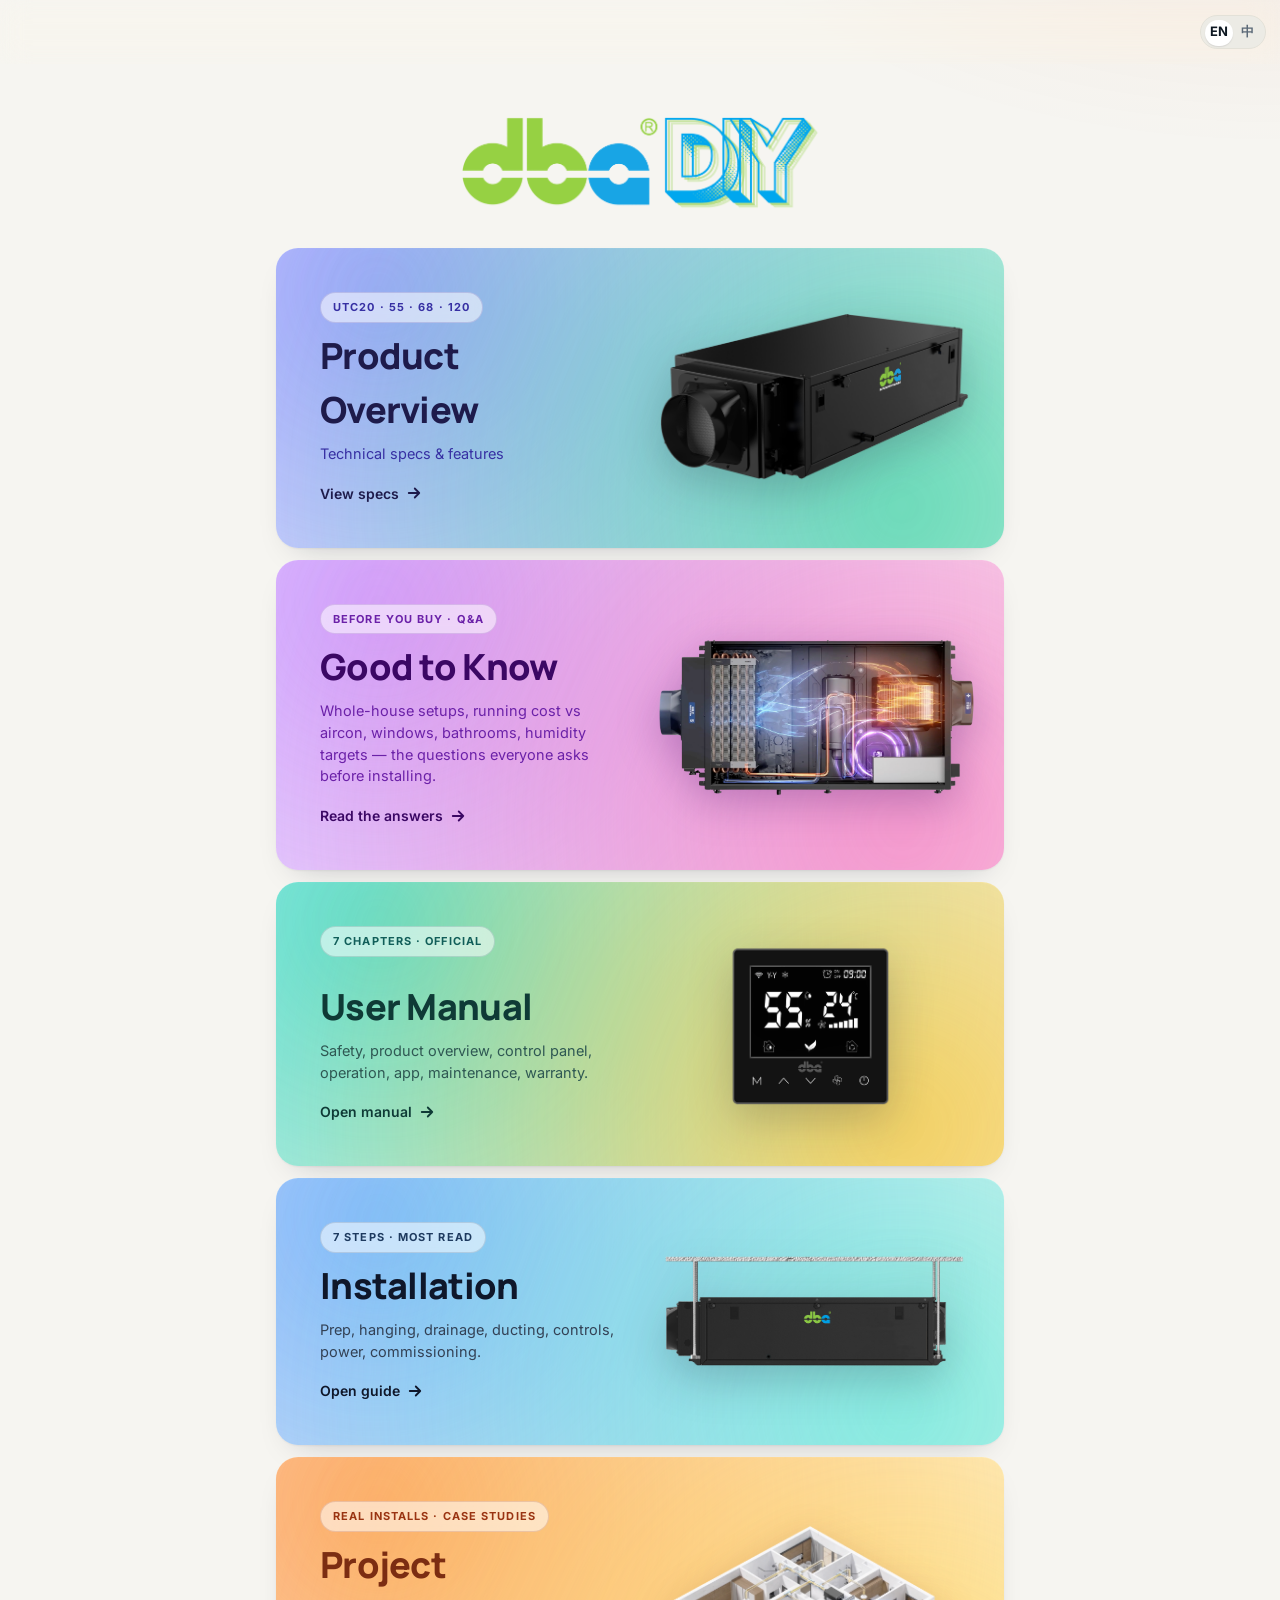
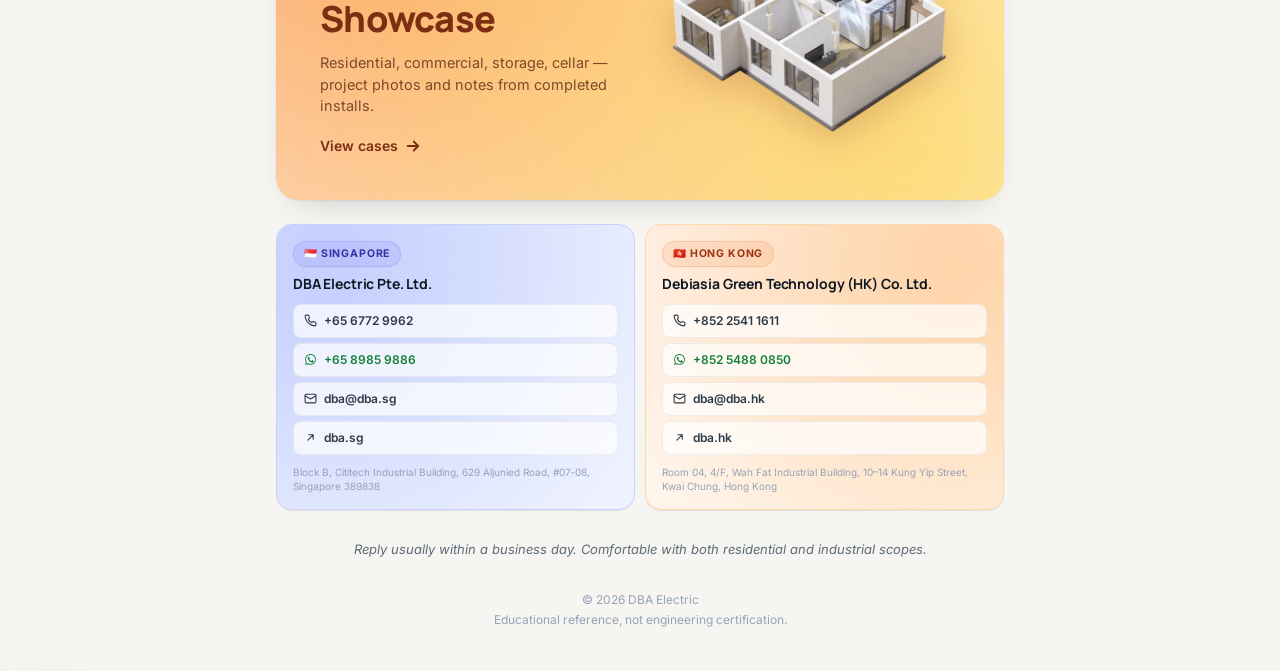
==== commit 73629a2d: "Home: reorder tiles (overview, knowledge, manual, install, showcase) + feature-tile polish Co-Author" ====
--- a/index.html
+++ b/index.html
@@ -51,6 +51,51 @@
 
   <div class="tile-grid">
 
+    <a class="tile tile-feature tile-feature-product" href="#overview/specs">
+      <div class="tile-feature-body">
+        <span class="tile-tag" data-i18n="home.product.tag">UTC20 · 55 · 68 · 120</span>
+        <h2 data-i18n="home.tile.models.title">Product Overview</h2>
+        <p data-i18n="home.tile.models.desc">Technical specs &amp; features</p>
+        <span class="tile-go">
+          <span data-i18n="home.product.go">View specs</span>
+          <svg viewBox="0 0 24 24" fill="none" stroke="currentColor" stroke-width="2.4" stroke-linecap="round" stroke-linejoin="round"><path d="M5 12h14M13 6l6 6-6 6"/></svg>
+        </span>
+      </div>
+      <div class="tile-feature-photo" aria-hidden="true">
+        <img src="images/install-hero.png" alt="" />
+      </div>
+    </a>
+
+    <a class="tile tile-feature tile-feature-knowledge" href="#knowledge">
+      <div class="tile-feature-body">
+        <span class="tile-tag" data-i18n="home.kn.tag">Before you buy · Q&amp;A</span>
+        <h2 data-i18n="home.kn.title">Good to Know</h2>
+        <p data-i18n="home.kn.desc">Whole-house setups, running cost vs aircon, windows, bathrooms, humidity targets — the questions everyone asks before installing.</p>
+        <span class="tile-go">
+          <span data-i18n="home.kn.go">Read the answers</span>
+          <svg viewBox="0 0 24 24" fill="none" stroke="currentColor" stroke-width="2.4" stroke-linecap="round" stroke-linejoin="round"><path d="M5 12h14M13 6l6 6-6 6"/></svg>
+        </span>
+      </div>
+      <div class="tile-feature-photo" aria-hidden="true">
+        <img src="images/dba-ceiling-dehumidifier.png" alt="" />
+      </div>
+    </a>
+
+    <a class="tile tile-feature tile-feature-alt" href="#manual">
+      <div class="tile-feature-body">
+        <span class="tile-tag" data-i18n="home.manual.tag">7 chapters · official</span>
+        <h2 data-i18n="home.manual.title">User Manual</h2>
+        <p data-i18n="home.manual.desc">Safety, product overview, control panel, operation, app, maintenance, warranty.</p>
+        <span class="tile-go">
+          <span data-i18n="home.manual.go">Open manual</span>
+          <svg viewBox="0 0 24 24" fill="none" stroke="currentColor" stroke-width="2.4" stroke-linecap="round" stroke-linejoin="round"><path d="M5 12h14M13 6l6 6-6 6"/></svg>
+        </span>
+      </div>
+      <div class="tile-feature-photo" aria-hidden="true">
+        <img src="images/manual/dba.control.panel.png" alt="" />
+      </div>
+    </a>
+
     <a class="tile tile-feature" href="#install">
       <div class="tile-feature-body">
         <span class="tile-tag" data-i18n="home.feature.tag">7 steps · most read</span>
@@ -66,21 +111,6 @@
       </div>
     </a>
 
-    <a class="tile tile-feature tile-feature-alt" href="#manual">
-      <div class="tile-feature-body">
-        <span class="tile-tag" data-i18n="home.manual.tag">7 chapters · official</span>
-        <h2 data-i18n="home.manual.title">User Manual</h2>
-        <p data-i18n="home.manual.desc">Safety, product overview, control panel, operation, app, maintenance, warranty.</p>
-        <span class="tile-go">
-          <span data-i18n="home.manual.go">Open manual</span>
-          <svg viewBox="0 0 24 24" fill="none" stroke="currentColor" stroke-width="2.4" stroke-linecap="round" stroke-linejoin="round"><path d="M5 12h14M13 6l6 6-6 6"/></svg>
-        </span>
-      </div>
-      <div class="tile-feature-photo" aria-hidden="true">
-        <img src="images/manual/dba.control.panel.png" alt="" />
-      </div>
-    </a>
-
     <a class="tile tile-feature tile-feature-cases" href="#cases">
       <div class="tile-feature-body">
         <span class="tile-tag" data-i18n="home.cases.tag">Real installs · case studies</span>
@@ -93,36 +123,6 @@
       </div>
       <div class="tile-feature-photo" aria-hidden="true">
         <img src="images/catalog/house.png" alt="" />
-      </div>
-    </a>
-
-    <a class="tile tile-feature tile-feature-product" href="#overview/specs">
-      <div class="tile-feature-body">
-        <span class="tile-tag" data-i18n="home.product.tag">UTC20 · 55 · 68 · 120</span>
-        <h2 data-i18n="home.tile.models.title">Product Overview</h2>
-        <p data-i18n="home.tile.models.desc">Technical specs &amp; features</p>
-        <span class="tile-go">
-          <span data-i18n="home.product.go">View specs</span>
-          <svg viewBox="0 0 24 24" fill="none" stroke="currentColor" stroke-width="2.4" stroke-linecap="round" stroke-linejoin="round"><path d="M5 12h14M13 6l6 6-6 6"/></svg>
-        </span>
-      </div>
-      <div class="tile-feature-photo" aria-hidden="true">
-        <img src="images/install-hero.png" alt="" />
-      </div>
-    </a>
-
-    <a class="tile tile-feature tile-feature-knowledge" href="#knowledge">
-      <div class="tile-feature-body">
-        <span class="tile-tag" data-i18n="home.kn.tag">Before you buy · Q&amp;A</span>
-        <h2 data-i18n="home.kn.title">Good to Know</h2>
-        <p data-i18n="home.kn.desc">Whole-house setups, running cost vs aircon, windows, bathrooms, humidity targets — the questions everyone asks before installing.</p>
-        <span class="tile-go">
-          <span data-i18n="home.kn.go">Read the answers</span>
-          <svg viewBox="0 0 24 24" fill="none" stroke="currentColor" stroke-width="2.4" stroke-linecap="round" stroke-linejoin="round"><path d="M5 12h14M13 6l6 6-6 6"/></svg>
-        </span>
-      </div>
-      <div class="tile-feature-photo" aria-hidden="true">
-        <img src="images/dba-ceiling-dehumidifier.png" alt="" />
       </div>
     </a>
 
--- a/style.css
+++ b/style.css
@@ -386,8 +386,8 @@
   filter:drop-shadow(0 14px 22px rgba(15, 23, 42, 0.22));
 }
 .tile-feature-alt .tile-feature-photo img{
-  max-width:115%;
-  max-height:115%;
+  max-width:138%;
+  max-height:138%;
 }
 .tile-tag{
   align-self:flex-start;
@@ -463,6 +463,8 @@
 .tile-feature-cases p{ color:#7c4b2a; }
 .tile-feature-cases .tile-go{ color:#7c2d12; }
 .tile-feature-cases .tile-feature-photo img{
+  max-width:101%;
+  max-height:101%;
   filter:drop-shadow(0 10px 18px rgba(124,45,18,0.22));
 }
 
@@ -502,7 +504,49 @@
 .tile-feature-knowledge p{ color:#6b21a8; }
 .tile-feature-knowledge .tile-go{ color:#3b0764; }
 .tile-feature-knowledge .tile-feature-photo img{
+  max-width:106%;
+  max-height:106%;
   filter:drop-shadow(0 12px 20px rgba(59,7,100,0.28));
+}
+
+/* ---- Feature tile polish ---- */
+.tile-feature{
+  box-shadow:
+    inset 0 1px 0 rgba(255,255,255,0.6),
+    0 1px 2px rgba(15,23,42,0.05),
+    0 14px 34px -20px rgba(15,23,42,0.28);
+}
+.tile-feature-photo img{
+  transition:transform 0.38s cubic-bezier(0.22,0.61,0.36,1);
+}
+.tile-go svg{
+  transition:transform 0.25s ease;
+}
+@media(hover:hover){
+  .tile-feature:hover{
+    box-shadow:
+      inset 0 1px 0 rgba(255,255,255,0.6),
+      0 2px 4px rgba(15,23,42,0.06),
+      0 22px 44px -20px rgba(15,23,42,0.34);
+  }
+  .tile-feature:hover .tile-feature-photo img{
+    transform:translateY(-3px) scale(1.03);
+  }
+  .tile-feature:hover .tile-go svg{
+    transform:translateX(4px);
+  }
+}
+.screen.active .tile-feature{
+  animation:kn-rise 0.55s cubic-bezier(0.22,0.61,0.36,1) both;
+}
+.tile-grid .tile-feature:nth-child(1){animation-delay:0.03s;}
+.tile-grid .tile-feature:nth-child(2){animation-delay:0.09s;}
+.tile-grid .tile-feature:nth-child(3){animation-delay:0.15s;}
+.tile-grid .tile-feature:nth-child(4){animation-delay:0.21s;}
+.tile-grid .tile-feature:nth-child(5){animation-delay:0.27s;}
+@media (prefers-reduced-motion: reduce){
+  .screen.active .tile-feature{animation:none;}
+  .tile-feature-photo img, .tile-go svg{transition:none;}
 }
 
 /* ---- Contact tiles ---- */
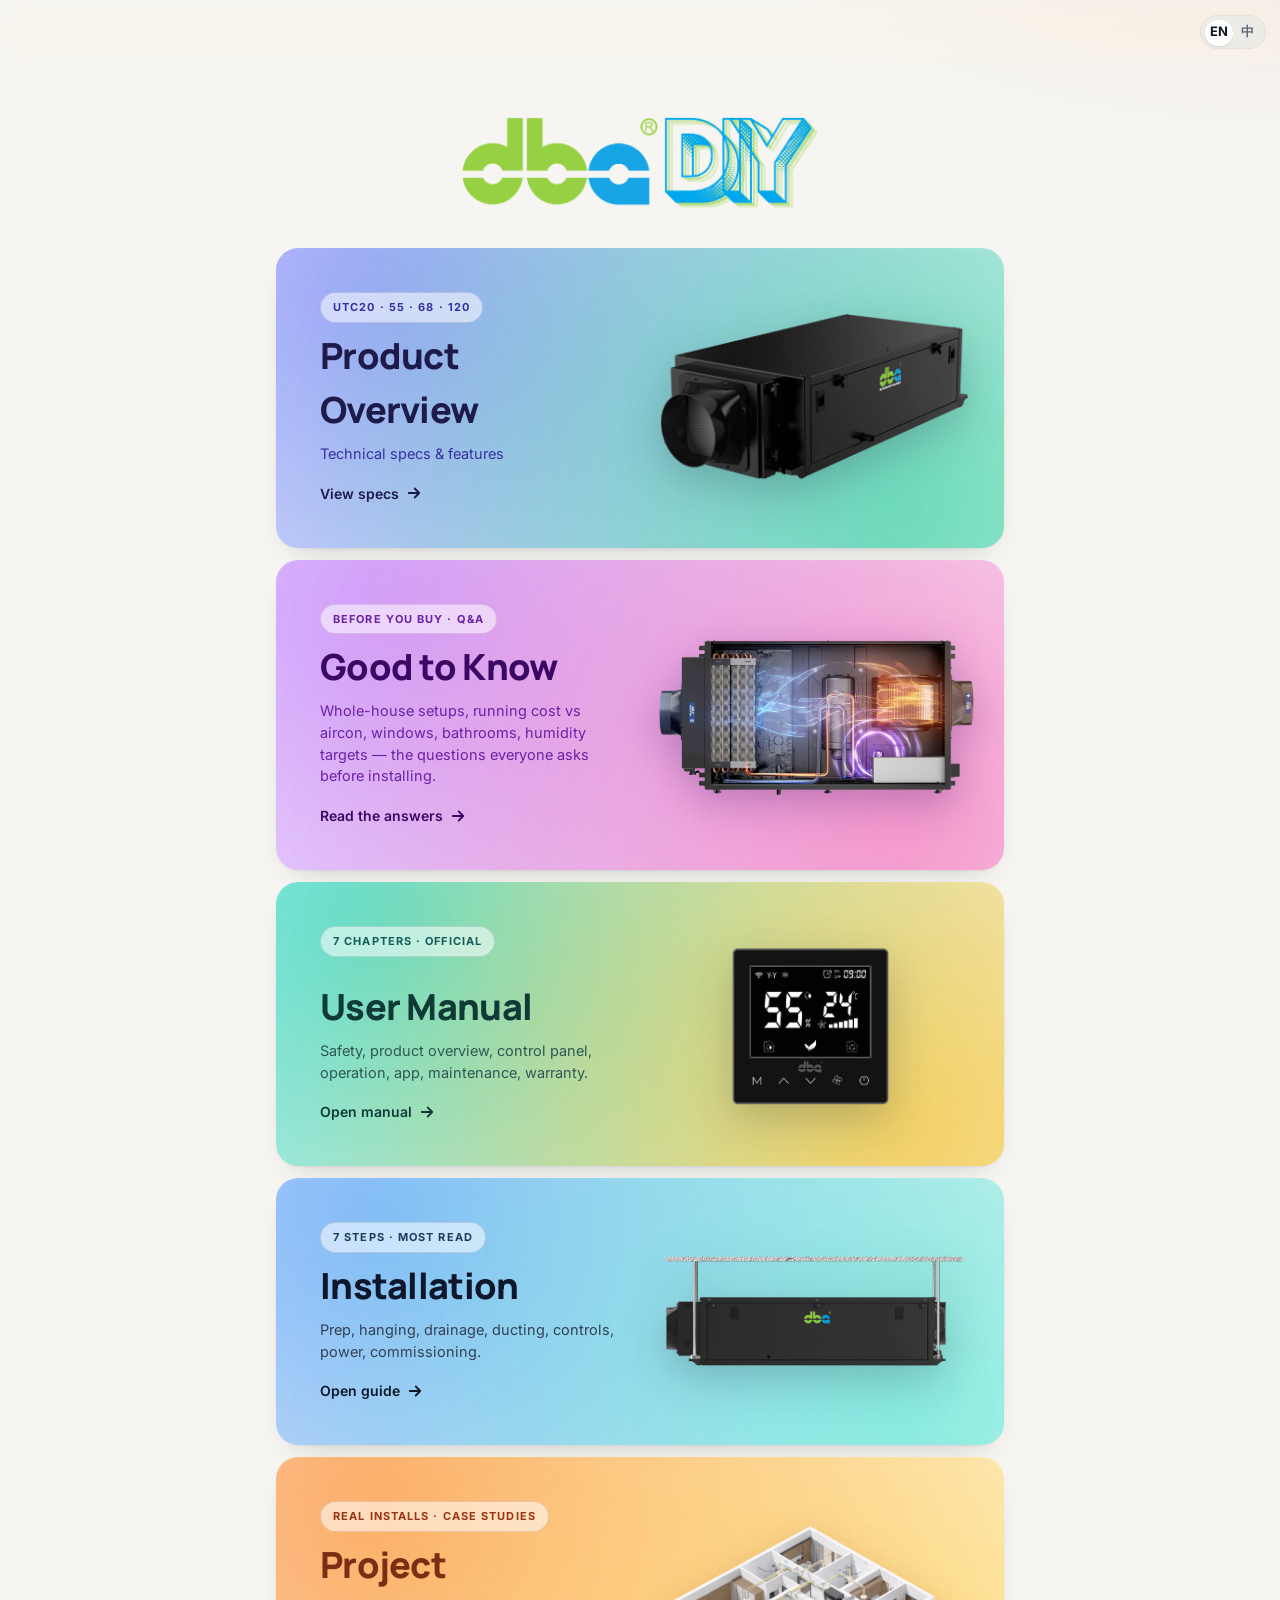
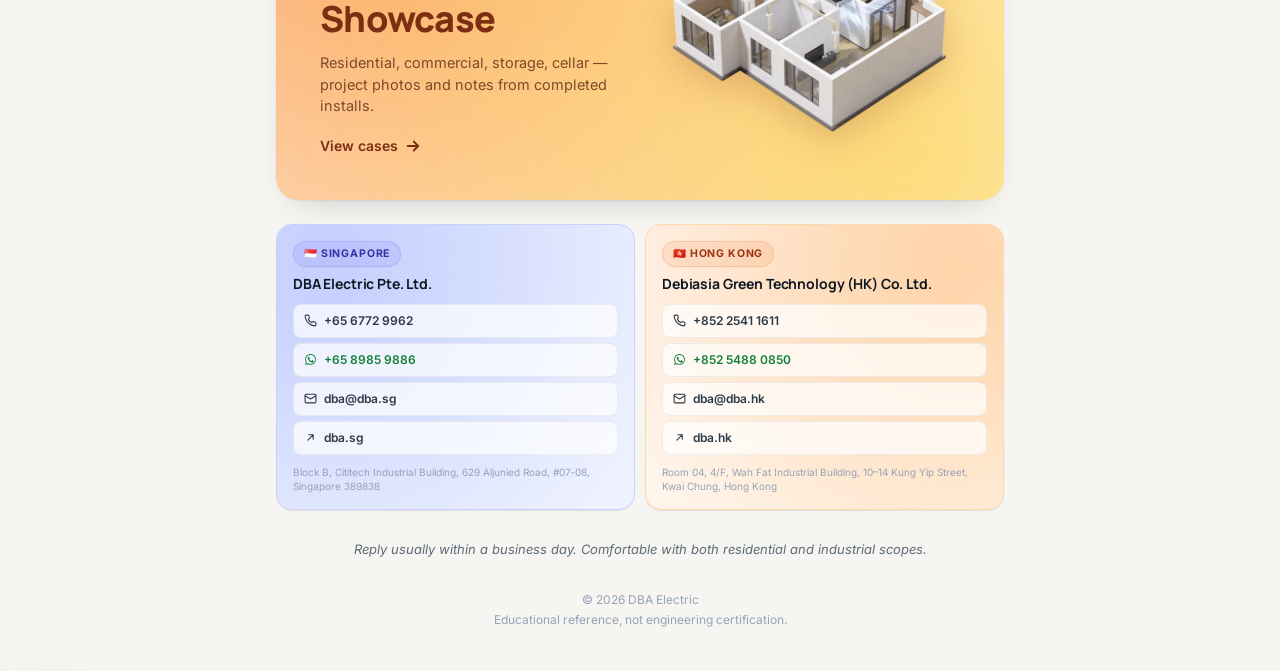
==== commit 481fcf36: "Specs: clarify LCD feature copy (Tuya app, RS485 Modbus) Co-Authored-By: Claude Fable 5 <noreply@ant" ====
--- a/index.html
+++ b/index.html
@@ -294,7 +294,7 @@
       <article class="catfeat">
         <img src="images/products/dba.function-08.png" alt="Humidity control" loading="lazy" />
         <h4 data-i18n="models.catfeat.lcd.t">Humidity Control at Your Fingertips</h4>
-        <p data-i18n="models.catfeat.lcd.d">LCD Screen, Remote Controller, Mobile App, and Smart Home Integration.</p>
+        <p data-i18n="models.catfeat.lcd.d">LCD screen, Tuya mobile app, and RS485 Modbus smart home connectivity.</p>
       </article>
       <article class="catfeat">
         <img src="images/products/dba.function-09.png" alt="Auto pump drainage" loading="lazy" />
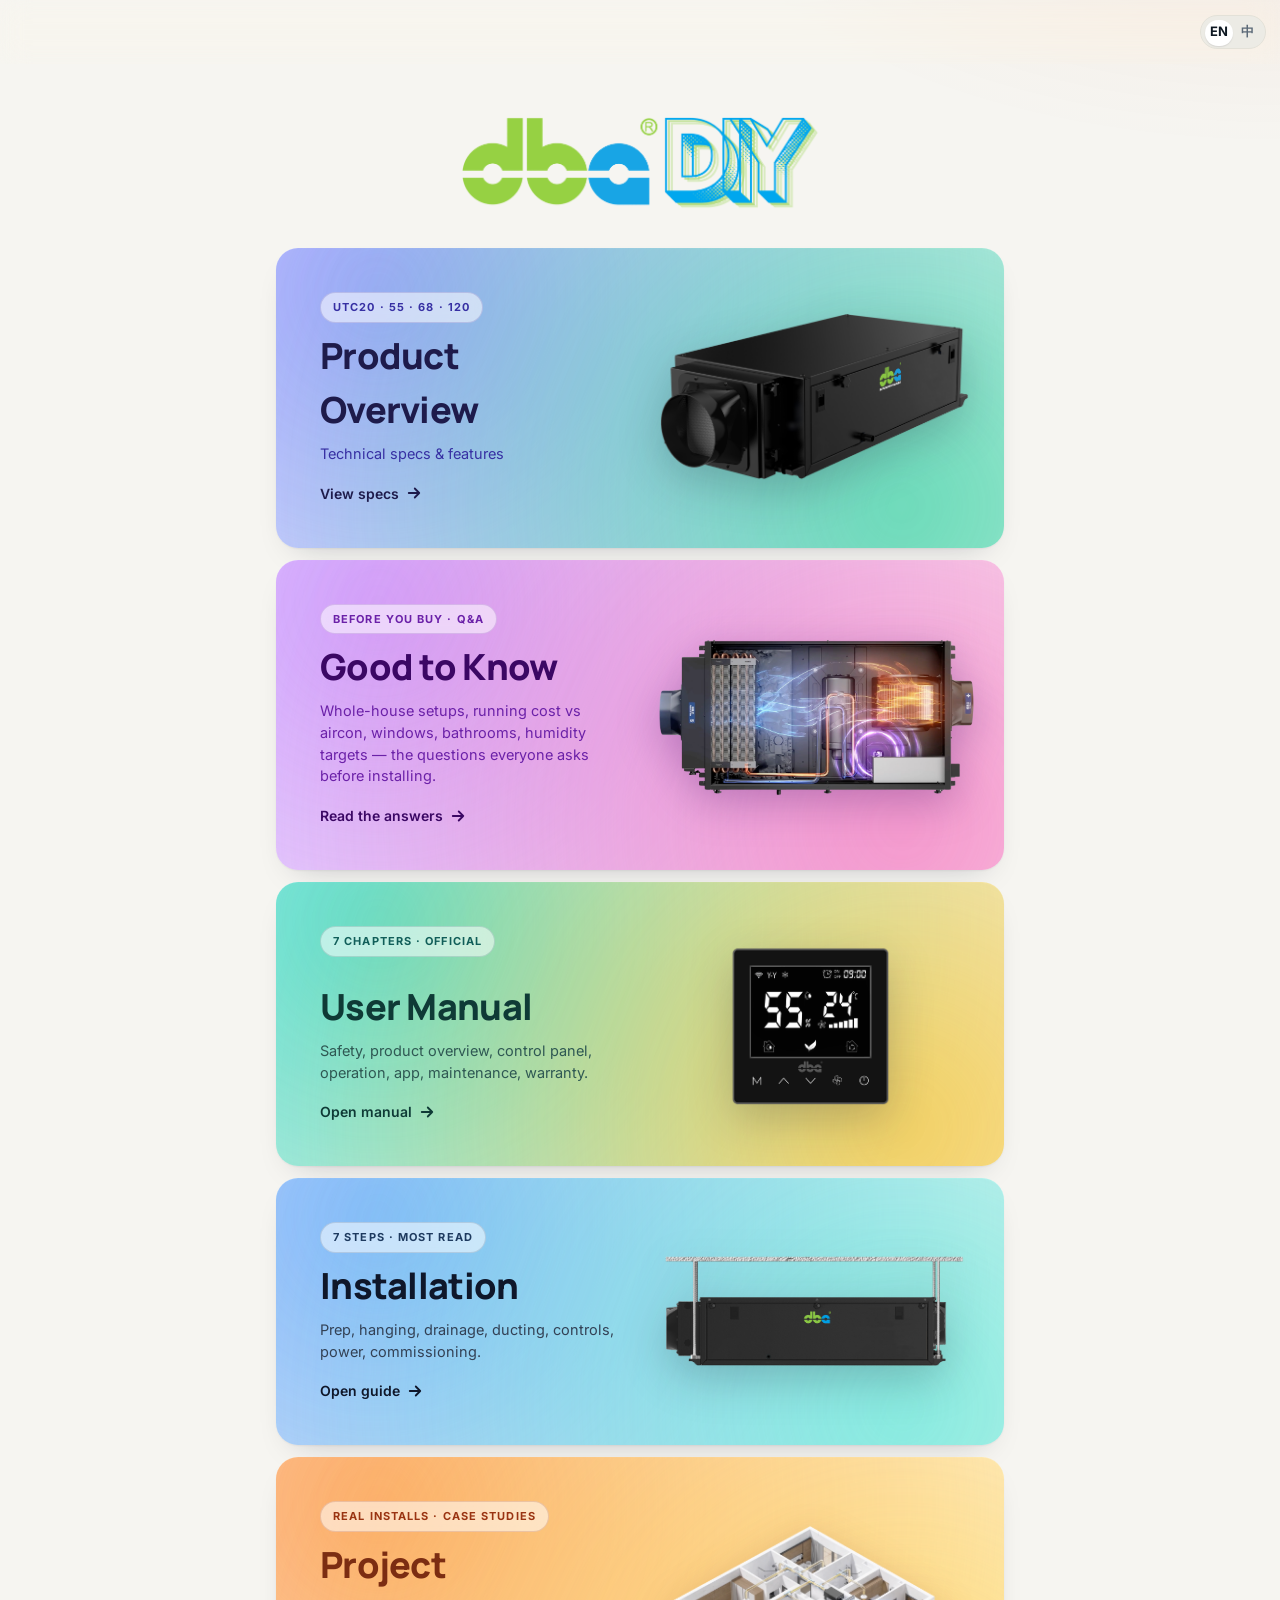
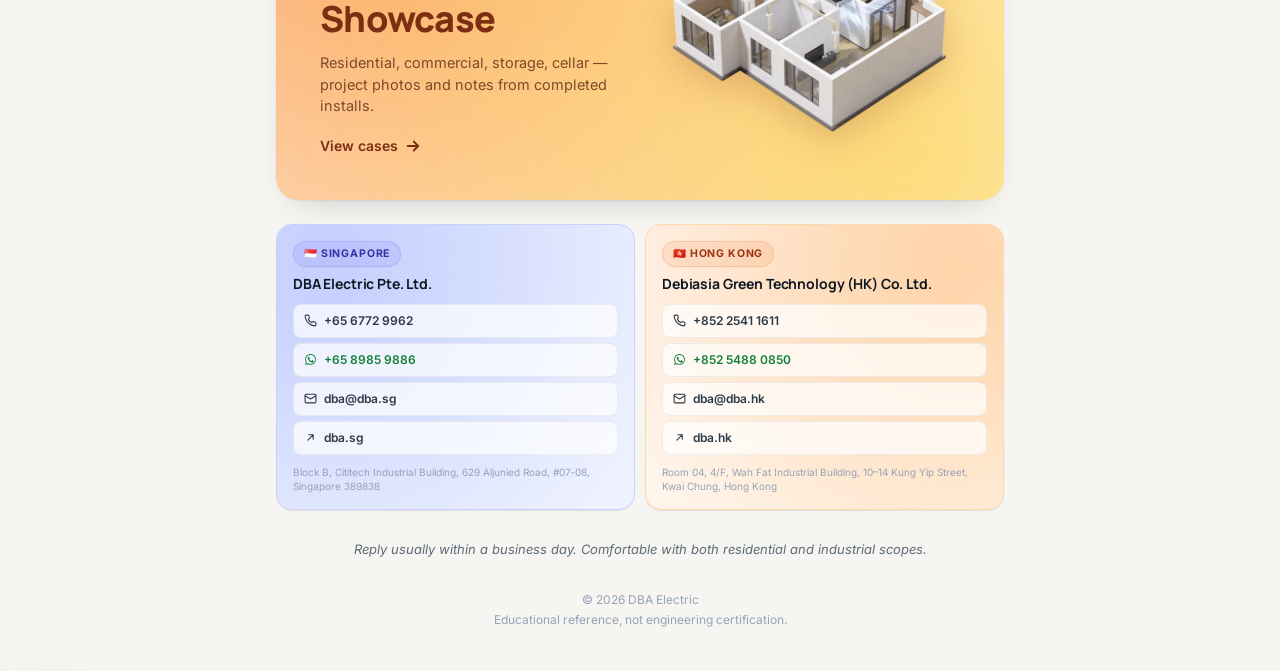
==== commit 088a1e9d: "Specs: split shared features — dry-contact on/off + water-leak sensor input Co-Authored-By: Claude F" ====
--- a/index.html
+++ b/index.html
@@ -628,9 +628,14 @@
           <small data-i18n="models.share.wifi.d">Tuya Smart app · BMS/PLC over RS485 at 9600 bps.</small>
         </div>
         <div class="shared-item">
-          <svg viewBox="0 0 24 24" fill="none" stroke="currentColor" stroke-width="1.7" stroke-linecap="round" stroke-linejoin="round"><rect x="4" y="4" width="16" height="16" rx="2"/><path d="M9 9l6 6M15 9l-6 6"/></svg>
-          <strong data-i18n="models.share.dry.t">Dry-contact remote</strong>
-          <small data-i18n="models.share.dry.d">BMS interlock, fire alarm, leak sensor, water-leak input.</small>
+          <svg viewBox="0 0 24 24" fill="none" stroke="currentColor" stroke-width="1.7" stroke-linecap="round" stroke-linejoin="round"><rect x="3" y="8" width="18" height="8" rx="4"/><circle cx="16" cy="12" r="2"/></svg>
+          <strong data-i18n="models.share.dry.t">Dry-contact on/off</strong>
+          <small data-i18n="models.share.dry.d">Remote start/stop from any voltage-free switch — BMS interlock or fire-alarm shutdown.</small>
+        </div>
+        <div class="shared-item">
+          <svg viewBox="0 0 24 24" fill="none" stroke="currentColor" stroke-width="1.7" stroke-linecap="round" stroke-linejoin="round"><path d="M12 2.7S5.5 10 5.5 14.5a6.5 6.5 0 0 0 13 0C18.5 10 12 2.7 12 2.7z"/><path d="M12 10v4"/><path d="M12 17h.01"/></svg>
+          <strong data-i18n="models.share.leak.t">Water-leak sensor input</strong>
+          <small data-i18n="models.share.leak.d">Connect a leak-sensor cable — the unit stops automatically at the first trace of water.</small>
         </div>
         <div class="shared-item">
           <svg viewBox="0 0 24 24" fill="none" stroke="currentColor" stroke-width="1.7" stroke-linecap="round" stroke-linejoin="round"><path d="M12 3l9 5-9 5-9-5 9-5z"/><path d="M3 13l9 5 9-5M3 18l9 5 9-5"/></svg>
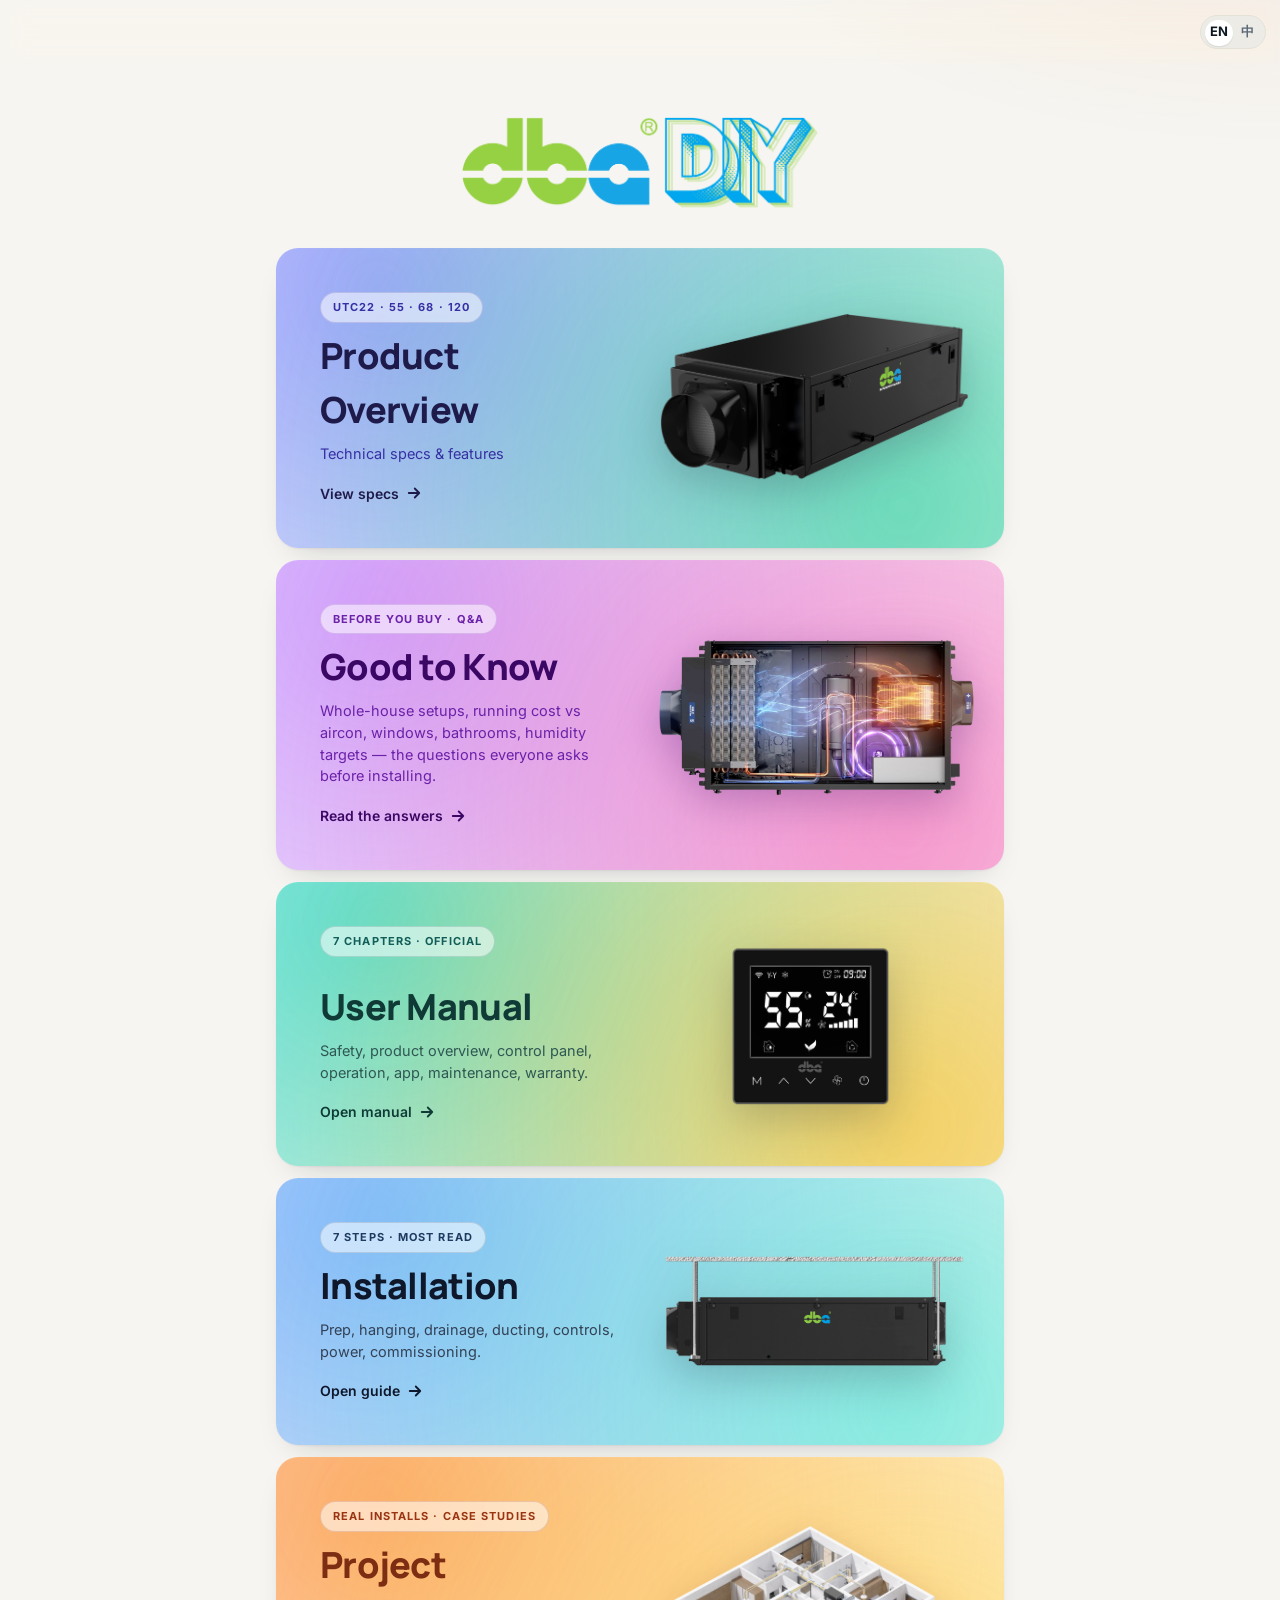
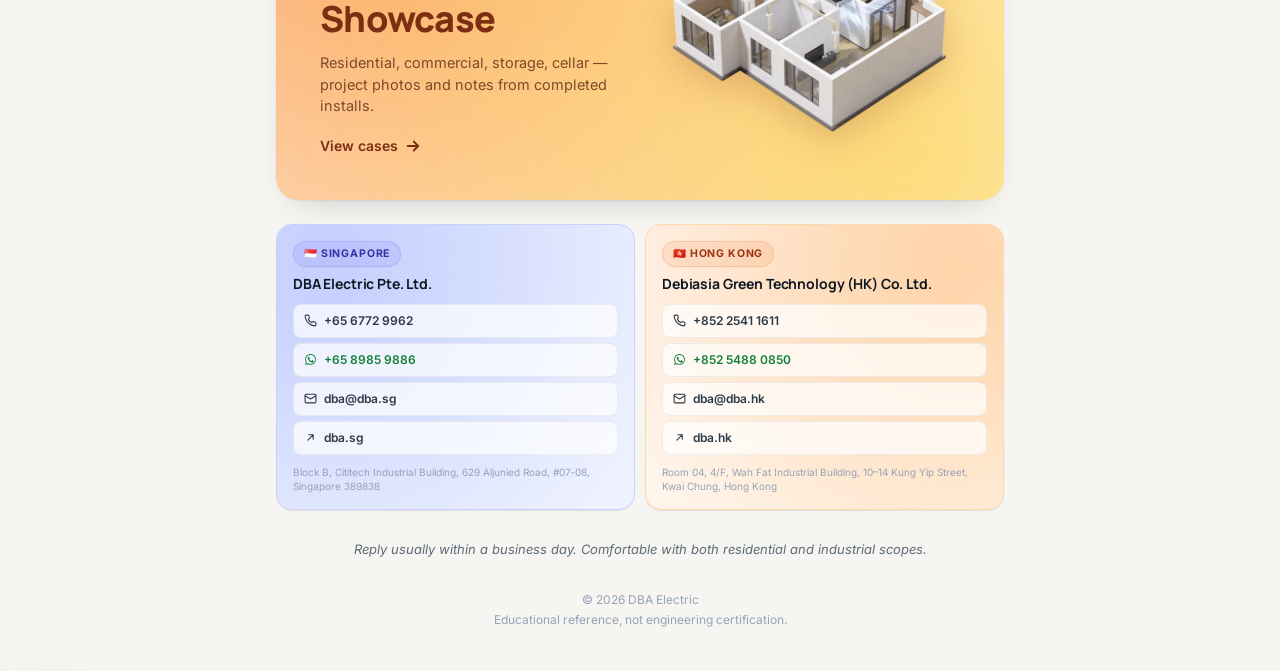
==== commit 4e8a4a9d: "Add access code gate for install/manual, add UTC22, update UTC specs (1.4 m pump lift), per-model ca" ====
--- a/index.html
+++ b/index.html
@@ -53,7 +53,7 @@
 
     <a class="tile tile-feature tile-feature-product" href="#overview/specs">
       <div class="tile-feature-body">
-        <span class="tile-tag" data-i18n="home.product.tag">UTC20 · 55 · 68 · 120</span>
+        <span class="tile-tag" data-i18n="home.product.tag">UTC22 · 55 · 68 · 120</span>
         <h2 data-i18n="home.tile.models.title">Product Overview</h2>
         <p data-i18n="home.tile.models.desc">Technical specs &amp; features</p>
         <span class="tile-go">
@@ -299,7 +299,7 @@
       <article class="catfeat">
         <img src="images/products/dba.function-09.png" alt="Auto pump drainage" loading="lazy" />
         <h4 data-i18n="models.catfeat.pump.t">Auto Pump Drainage</h4>
-        <p data-i18n="models.catfeat.pump.d">Head Lift up to 1.8 meters.</p>
+        <p data-i18n="models.catfeat.pump.d">Head Lift up to 1.4 meters.</p>
       </article>
       <article class="catfeat">
         <img src="images/products/dba.function-10.png" alt="Metal cast motor" loading="lazy" />
@@ -320,6 +320,11 @@
         <span class="cap-label">L/day</span>
         <span class="cap-meta">UTC20</span>
       </a>
+      <a href="#utc22" class="cap-pin" data-acc="green">
+        <span class="cap-num">22</span>
+        <span class="cap-label">L/day</span>
+        <span class="cap-meta">UTC22 · R290</span>
+      </a>
       <a href="#utc55" class="cap-pin" data-acc="amber">
         <span class="cap-num">55</span>
         <span class="cap-label">L/day</span>
@@ -348,7 +353,7 @@
           <div class="mcard-stat">
             <span class="mcard-sku">DBA-UTC20</span>
             <span class="mcard-big"><strong>20</strong><em>L/day</em></span>
-            <p class="mcard-blurb" data-i18n="models.utc20.desc">Studio or single-room size. R410A refrigerant, single inlet.</p>
+            <p class="mcard-blurb" data-i18n="models.utc20.desc">Studio or single-room size. R134a refrigerant, single inlet. Now succeeded by the UTC22.</p>
             <div class="mcard-badges">
               <span class="mbadge mbadge-energy" data-i18n="models.utc20.energy">HK Grade 1 Energy Label</span>
               <img src="images/products/wifiapp2.png" class="mbadge-icon" alt="WiFi App" />
@@ -388,7 +393,7 @@
           <div class="spec-grp">
             <h4 class="spec-grp-h" data-i18n="models.grp.connect">Drainage &amp; ducting</h4>
             <dl class="spec spec-grid">
-              <dt data-i18n="models.spec.pump">Pump lift</dt><dd data-i18n="models.spec.pump.val">1.8 m (built-in check valve)</dd>
+              <dt data-i18n="models.spec.pump">Pump lift</dt><dd data-i18n="models.spec.pump.val">1.4 m (built-in check valve)</dd>
               <dt data-i18n="models.spec.drainsize">Drain outlet</dt><dd>DN15</dd>
               <dt data-i18n="models.spec.flange">Air flange ⌀</dt><dd>146 mm</dd>
               <dt data-i18n="models.spec.refrigerant">Refrigerant</dt><dd>R134a · 0.23 kg</dd>
@@ -397,11 +402,89 @@
           <div class="spec-grp">
             <h4 class="spec-grp-h" data-i18n="models.grp.physical">Physical &amp; certs</h4>
             <dl class="spec spec-grid">
-              <dt data-i18n="models.spec.size">Dimensions (L×W×H)</dt><dd>865 × 376 × 200 mm</dd>
+              <dt data-i18n="models.spec.size">Dimensions (L×W×H)</dt><dd>865 × 376 × 201 mm</dd>
               <dt data-i18n="models.spec.weight">Net weight</dt><dd>28 kg</dd>
               <dt data-i18n="models.spec.certs">Certifications</dt><dd>CE · CB · RoHS</dd>
             </dl>
           </div>
+        </div>
+      
+        <div class="mcard-cats">
+          <span data-i18n="models.cat.lbl">Catalog PDF</span>
+          <a href="catalogs/dba-utc20-catalog-en.pdf" target="_blank" rel="noopener">English</a>
+          <a href="catalogs/dba-utc20-catalog-zh.pdf" target="_blank" rel="noopener">中文</a>
+        </div>
+      </article>
+
+      <!-- ====== UTC22 ====== -->
+      <article class="mcard" id="utc22" data-acc="green">
+        <div class="mcard-hero">
+          <div class="mcard-photo">
+            <img src="images/products/utc22.webp" alt="DBA-UTC22" loading="lazy" />
+          </div>
+          <div class="mcard-stat">
+            <span class="mcard-sku">DBA-UTC22</span>
+            <span class="mcard-big"><strong>22</strong><em>L/day</em></span>
+            <p class="mcard-blurb" data-i18n="models.utc22.desc">Studio or single-room size. The R290 successor to the UTC20, quieter at 37 dB(A).</p>
+            <div class="mcard-badges">
+              <span class="mbadge mbadge-energy" data-i18n="models.utc22.energy">HK Grade 1 Energy Label</span>
+              <img src="images/products/wifiapp2.png" class="mbadge-icon" alt="WiFi App" />
+            </div>
+          </div>
+        </div>
+
+        <div class="mcard-keystats">
+          <div><span class="ks-num">200–400</span><span class="ks-lbl" data-i18n="models.spec.cover">sqft area</span></div>
+          <div><span class="ks-num">37</span><span class="ks-lbl">dB(A) @ 3m</span></div>
+          <div><span class="ks-num">⌀146</span><span class="ks-lbl" data-i18n="models.spec.flange">flange in/out</span></div>
+          <div><span class="ks-num">DN15</span><span class="ks-lbl" data-i18n="models.spec.drainsize">drain outlet</span></div>
+        </div>
+
+        <div class="spec-groups">
+          <div class="spec-grp">
+            <h4 class="spec-grp-h" data-i18n="models.grp.perf">Performance</h4>
+            <dl class="spec spec-grid">
+              <dt data-i18n="models.spec.capacity">Moisture removal</dt><dd>22 L/day @ 30°C 80%RH<br><span class="spec-sub">11 L/day @ 26.7°C 60%RH</span></dd>
+              <dt data-i18n="models.spec.airflow">Max airflow</dt><dd>220 m³/hr</dd>
+              <dt data-i18n="models.spec.static">Static pressure</dt><dd>80 Pa</dd>
+              <dt data-i18n="models.spec.noise">Sound @ 3 m</dt><dd>37 dB(A)</dd>
+              <dt data-i18n="models.spec.cover">Coverage</dt><dd>200 – 400 sqft</dd>
+              <dt data-i18n="models.spec.optemp">Operating temp</dt><dd>5 – 40 °C</dd>
+            </dl>
+          </div>
+          <div class="spec-grp">
+            <h4 class="spec-grp-h" data-i18n="models.grp.power">Power</h4>
+            <dl class="spec spec-grid">
+              <dt data-i18n="models.spec.psupply">Voltage</dt><dd>220 – 240 V ~ 50 Hz</dd>
+              <dt data-i18n="models.spec.prated">Rated power</dt><dd>198 W</dd>
+              <dt data-i18n="models.spec.pmax">Max power</dt><dd>330 W</dd>
+              <dt data-i18n="models.spec.crated">Rated current</dt><dd>0.9 A</dd>
+              <dt data-i18n="models.spec.cmax">Max current</dt><dd>1.55 A</dd>
+            </dl>
+          </div>
+          <div class="spec-grp">
+            <h4 class="spec-grp-h" data-i18n="models.grp.connect">Drainage &amp; ducting</h4>
+            <dl class="spec spec-grid">
+              <dt data-i18n="models.spec.pump">Pump lift</dt><dd data-i18n="models.spec.pump.val">1.4 m (built-in check valve)</dd>
+              <dt data-i18n="models.spec.drainsize">Drain outlet</dt><dd>DN15</dd>
+              <dt data-i18n="models.spec.flange">Air flange ⌀</dt><dd>146 mm</dd>
+              <dt data-i18n="models.spec.refrigerant">Refrigerant</dt><dd data-i18n="models.utc22.refr">R290 · 0.1 kg (flammable, A3)</dd>
+            </dl>
+          </div>
+          <div class="spec-grp">
+            <h4 class="spec-grp-h" data-i18n="models.grp.physical">Physical &amp; certs</h4>
+            <dl class="spec spec-grid">
+              <dt data-i18n="models.spec.size">Dimensions (L×W×H)</dt><dd>865 × 376 × 201 mm</dd>
+              <dt data-i18n="models.spec.weight">Net weight</dt><dd>27 kg</dd>
+              <dt data-i18n="models.spec.certs">Certifications</dt><dd data-i18n="models.utc22.certs">HK Grade 1 Energy Label</dd>
+            </dl>
+          </div>
+        </div>
+      
+        <div class="mcard-cats">
+          <span data-i18n="models.cat.lbl">Catalog PDF</span>
+          <a href="catalogs/dba-utc22-catalog-en.pdf" target="_blank" rel="noopener">English</a>
+          <a href="catalogs/dba-utc22-catalog-zh.pdf" target="_blank" rel="noopener">中文</a>
         </div>
       </article>
 
@@ -414,7 +497,7 @@
           <div class="mcard-stat">
             <span class="mcard-sku">DBA-UTC55</span>
             <span class="mcard-big"><strong>55</strong><em>L/day</em></span>
-            <p class="mcard-blurb" data-i18n="models.utc55.desc">Mid-size between UTC20 and UTC68. R32 refrigerant (mildly flammable).</p>
+            <p class="mcard-blurb" data-i18n="models.utc55.desc">Mid-size between UTC22 and UTC68. Uses R32 refrigerant, the EU environmental standard.</p>
             <div class="mcard-badges">
               <span class="mbadge mbadge-r32" data-i18n="models.utc55.r32badge">R32 · A2L</span>
               <img src="images/products/wifiapp2.png" class="mbadge-icon" alt="WiFi App" />
@@ -423,8 +506,8 @@
         </div>
 
         <div class="mcard-keystats">
-          <div><span class="ks-num">600–800</span><span class="ks-lbl" data-i18n="models.spec.cover">sqft area</span></div>
-          <div><span class="ks-num">45</span><span class="ks-lbl">dB(A) @ 3m</span></div>
+          <div><span class="ks-num">800–1000</span><span class="ks-lbl" data-i18n="models.spec.cover">sqft area</span></div>
+          <div><span class="ks-num">46</span><span class="ks-lbl">dB(A) @ 3m</span></div>
           <div><span class="ks-num">⌀146</span><span class="ks-lbl" data-i18n="models.spec.flange">flange in/out</span></div>
           <div><span class="ks-num">DN15</span><span class="ks-lbl" data-i18n="models.spec.drainsize">drain outlet</span></div>
         </div>
@@ -435,9 +518,9 @@
             <dl class="spec spec-grid">
               <dt data-i18n="models.spec.capacity">Moisture removal</dt><dd>55 L/day @ 30°C 80%RH<br><span class="spec-sub">30 L/day @ 26.7°C 60%RH</span></dd>
               <dt data-i18n="models.spec.airflow">Max airflow</dt><dd>600 m³/hr</dd>
-              <dt data-i18n="models.spec.static">Static pressure</dt><dd>90 Pa</dd>
-              <dt data-i18n="models.spec.noise">Sound @ 3 m</dt><dd>45 dB(A)</dd>
-              <dt data-i18n="models.spec.cover">Coverage</dt><dd>600 – 800 sqft</dd>
+              <dt data-i18n="models.spec.static">Static pressure</dt><dd>100 Pa</dd>
+              <dt data-i18n="models.spec.noise">Sound @ 3 m</dt><dd>46 dB(A)</dd>
+              <dt data-i18n="models.spec.cover">Coverage</dt><dd>800 – 1000 sqft</dd>
               <dt data-i18n="models.spec.optemp">Operating temp</dt><dd>5 – 40 °C</dd>
             </dl>
           </div>
@@ -454,7 +537,7 @@
           <div class="spec-grp">
             <h4 class="spec-grp-h" data-i18n="models.grp.connect">Drainage &amp; ducting</h4>
             <dl class="spec spec-grid">
-              <dt data-i18n="models.spec.pump">Pump lift</dt><dd data-i18n="models.spec.pump.val">1.8 m (built-in check valve)</dd>
+              <dt data-i18n="models.spec.pump">Pump lift</dt><dd data-i18n="models.spec.pump.val">1.4 m (built-in check valve)</dd>
               <dt data-i18n="models.spec.drainsize">Drain outlet</dt><dd>DN15</dd>
               <dt data-i18n="models.spec.flange">Air flange ⌀</dt><dd>146 mm</dd>
               <dt data-i18n="models.spec.refrigerant">Refrigerant</dt><dd data-i18n="models.utc55.refr">R32 · 0.3 kg (mildly flammable)</dd>
@@ -468,6 +551,12 @@
               <dt data-i18n="models.spec.certs">Certifications</dt><dd>CE · CB · RoHS · A2L</dd>
             </dl>
           </div>
+        </div>
+      
+        <div class="mcard-cats">
+          <span data-i18n="models.cat.lbl">Catalog PDF</span>
+          <a href="catalogs/dba-utc55-catalog-en.pdf" target="_blank" rel="noopener">English</a>
+          <a href="catalogs/dba-utc55-catalog-zh.pdf" target="_blank" rel="noopener">中文</a>
         </div>
       </article>
 
@@ -519,7 +608,7 @@
           <div class="spec-grp">
             <h4 class="spec-grp-h" data-i18n="models.grp.connect">Drainage &amp; ducting</h4>
             <dl class="spec spec-grid">
-              <dt data-i18n="models.spec.pump">Pump lift</dt><dd data-i18n="models.spec.pump.val">1.8 m (built-in check valve)</dd>
+              <dt data-i18n="models.spec.pump">Pump lift</dt><dd data-i18n="models.spec.pump.val">1.4 m (built-in check valve)</dd>
               <dt data-i18n="models.spec.drainsize">Drain outlet</dt><dd>DN15</dd>
               <dt data-i18n="models.spec.flange">Air flange ⌀</dt><dd>146 mm</dd>
               <dt data-i18n="models.spec.refrigerant">Refrigerant</dt><dd>R410A · 0.6 kg</dd>
@@ -533,6 +622,12 @@
               <dt data-i18n="models.spec.certs">Certifications</dt><dd>CE · CB · RoHS</dd>
             </dl>
           </div>
+        </div>
+      
+        <div class="mcard-cats">
+          <span data-i18n="models.cat.lbl">Catalog PDF</span>
+          <a href="catalogs/dba-utc68-catalog-en.pdf" target="_blank" rel="noopener">English</a>
+          <a href="catalogs/dba-utc68-catalog-zh.pdf" target="_blank" rel="noopener">中文</a>
         </div>
       </article>
 
@@ -585,7 +680,7 @@
           <div class="spec-grp">
             <h4 class="spec-grp-h" data-i18n="models.grp.connect">Drainage &amp; ducting</h4>
             <dl class="spec spec-grid">
-              <dt data-i18n="models.spec.pump">Pump lift</dt><dd data-i18n="models.spec.pump.val">1.8 m (built-in check valve)</dd>
+              <dt data-i18n="models.spec.pump">Pump lift</dt><dd data-i18n="models.spec.pump.val">1.4 m (built-in check valve)</dd>
               <dt data-i18n="models.spec.drainsize">Drain outlet</dt><dd>DN15</dd>
               <dt data-i18n="models.spec.flange">Air flange ⌀</dt><dd data-i18n="models.spec.utc120.flange">196 mm · twin inlet, single outlet</dd>
               <dt data-i18n="models.spec.refrigerant">Refrigerant</dt><dd>R410A · 0.9 kg</dd>
@@ -600,6 +695,12 @@
             </dl>
           </div>
         </div>
+      
+        <div class="mcard-cats">
+          <span data-i18n="models.cat.lbl">Catalog PDF</span>
+          <a href="catalogs/dba-utc120-catalog-en.pdf" target="_blank" rel="noopener">English</a>
+          <a href="catalogs/dba-utc120-catalog-zh.pdf" target="_blank" rel="noopener">中文</a>
+        </div>
       </article>
     </div>
 
@@ -609,7 +710,7 @@
       <div class="shared-grid">
         <div class="shared-item">
           <svg viewBox="0 0 24 24" fill="none" stroke="currentColor" stroke-width="1.7" stroke-linecap="round" stroke-linejoin="round"><path d="M12 2v20M5 9c0 4 7 11 7 11s7-7 7-11a7 7 0 0 0-14 0z"/></svg>
-          <strong data-i18n="models.share.pump.t">1.8 m pump lift</strong>
+          <strong data-i18n="models.share.pump.t">1.4 m pump lift</strong>
           <small data-i18n="models.share.pump.d">Built-in pump &amp; check valve. DN15 outlet.</small>
         </div>
         <div class="shared-item">
@@ -681,7 +782,7 @@
           <ul>
             <li data-i18n="kn.q11.b1"><strong>Ceiling depth</strong> — around 20–30&nbsp;cm above the false ceiling, depending on model. Corridors and bathrooms usually have this already.</li>
             <li data-i18n="kn.q11.b2"><strong>An access panel</strong> — a small ceiling hatch below the unit, the same kind used for concealed air conditioning. The washable filter comes out through here.</li>
-            <li data-i18n="kn.q11.b3"><strong>A drain connection</strong> — condensate is pumped away automatically. The built-in pump lifts water up to 1.8&nbsp;m, so the unit does not need to sit right beside a drain.</li>
+            <li data-i18n="kn.q11.b3"><strong>A drain connection</strong> — condensate is pumped away automatically. The built-in pump lifts water up to 1.4&nbsp;m, so the unit does not need to sit right beside a drain.</li>
             <li data-i18n="kn.q11.b4"><strong>A power supply</strong> — one dedicated circuit from the distribution board, arranged as part of the installation.</li>
           </ul>
           <p data-i18n="kn.q11.p2">During a renovation, all of this is routine work for the contractor. In a finished flat it depends on ceiling access — a floor plan and a few photos are usually enough for us to confirm whether it is feasible. The full technical detail is in the <a href="#install">installation guide</a>.</p>
@@ -745,10 +846,10 @@
         </summary>
         <div class="trouble-body">
           <ul>
-            <li data-i18n="kn.q15.b1"><strong>200–400&nbsp;sq&nbsp;ft</strong> (studio, one bedroom) — UTC20</li>
-            <li data-i18n="kn.q15.b2"><strong>400–600&nbsp;sq&nbsp;ft</strong> — UTC55</li>
-            <li data-i18n="kn.q15.b3"><strong>500–1,000&nbsp;sq&nbsp;ft</strong> (typical whole flat) — UTC68, the most common choice</li>
-            <li data-i18n="kn.q15.b4"><strong>1,000–1,500&nbsp;sq&nbsp;ft</strong> (large flat, small office) — UTC120</li>
+            <li data-i18n="kn.q15.b1"><strong>200–400&nbsp;sq&nbsp;ft</strong> (studio, one bedroom) — UTC22 (formerly UTC20)</li>
+            <li data-i18n="kn.q15.b2"><strong>800–1,000&nbsp;sq&nbsp;ft</strong> — UTC55 (R32)</li>
+            <li data-i18n="kn.q15.b3"><strong>800–1,000&nbsp;sq&nbsp;ft</strong> (typical whole flat) — UTC68, the most common choice</li>
+            <li data-i18n="kn.q15.b4"><strong>1,300–1,500&nbsp;sq&nbsp;ft</strong> (large flat, small office) — UTC120</li>
           </ul>
           <p data-i18n="kn.q15.p1">When in doubt, go one size up. A bigger unit running at part load is quieter, uses barely more energy, and the compressor lasts longer than one running flat-out all day. Rooms kept cold (strong aircon, wine storage) cut real-world capacity by 30% or more — step up a size for those too.</p>
           <p data-i18n="kn.q15.p2">Full specs for all four models are in the <a href="#overview/specs">product overview</a>.</p>
@@ -947,7 +1048,7 @@
           <svg class="chev" viewBox="0 0 24 24" fill="none" stroke="currentColor" stroke-width="2.4" stroke-linecap="round"><path d="M6 9l6 6 6-6"/></svg>
         </summary>
         <div class="trouble-body">
-          <p data-i18n="kn.q43.p1">Into a drain pipe — automatically, with no tank to empty. A built-in pump lifts the condensate up to 1.8&nbsp;m, so the pipe can route up and across the ceiling void to the nearest drain point.</p>
+          <p data-i18n="kn.q43.p1">Into a drain pipe — automatically, with no tank to empty. A built-in pump lifts the condensate up to 1.4&nbsp;m, so the pipe can route up and across the ceiling void to the nearest drain point.</p>
           <p data-i18n="kn.q43.p2">Protection is built in: if the drain ever blocks, a water-full sensor stops the machine and shows a fault code on the panel rather than allowing an overflow, and an optional leak-sensor cable in the ceiling shuts the unit down at the first trace of water.</p>
           <figure class="kn-fig">
             <img src="images/03drainage.jpg" alt="" loading="lazy" />
@@ -991,6 +1092,11 @@
       </figcaption>
     </figure>
 
+    <figure class="layout-fig">
+      <img src="images/installation/utc22-layout-en.webp" data-src-zh="images/installation/utc22-layout-zh.webp" alt="Typical concealed ceiling installation with return duct, supply duct, pump drain, humidity sensor and wall control panel" loading="lazy" width="1305" height="717" />
+      <figcaption data-i18n="install.layout.cap">Typical concealed ceiling installation with ducted return and supply air.</figcaption>
+    </figure>
+
     <div class="step-grid">
       <a href="#install/parts" class="step-card" style="--n:1;--accent:#16a34a">
         <span class="step-n">01</span>
@@ -1010,7 +1116,7 @@
       <a href="#install/drainage" class="step-card" style="--n:4;--accent:#2563eb">
         <span class="step-n">04</span>
         <h3 data-i18n="install.step.drain.t">Drainage</h3>
-        <p data-i18n="install.step.drain.d">1.8 m pump head.</p>
+        <p data-i18n="install.step.drain.d">1.4 m pump head.</p>
       </a>
       <a href="#install/ducting" class="step-card" style="--n:5;--accent:#16a34a">
         <span class="step-n">05</span>
@@ -1087,7 +1193,7 @@
     <h3 class="block-h" data-i18n="ip.plan.heading">Before you start, confirm:</h3>
     <ul class="check-list">
       <li class="check-with-fig">
-        <span data-i18n="ip.plan.1"><strong>Confirm the plenum height</strong> — UTC20 needs 200mm, UTC68 needs 240mm, UTC120 needs 310mm — and leave 2-30mm of clearance above and below, so the body never touches the slab or the false ceiling.</span>
+        <span data-i18n="ip.plan.1"><strong>Confirm the plenum height</strong> — UTC20 / UTC22 need 201mm, UTC55 needs 238mm, UTC68 needs 240mm, UTC120 needs 310mm — and leave 2-30mm of clearance above and below, so the body never touches the slab or the false ceiling.</span>
         <img src="images/installation/unit-heights.png" alt="" loading="lazy" />
       </li>
       <li data-i18n="ip.plan.2"><strong>Confirm the hanging position</strong> — mark where the four threaded rods will be fixed into the slab, avoiding existing services inside the slab.</li>
@@ -1193,11 +1299,11 @@
     <div class="step-hero" style="--accent:#2563eb">
       <span class="step-pill" data-i18n="id.pill">Step 04 of 08</span>
       <h2 data-i18n="id.title">Drainage</h2>
-      <p data-i18n="id.desc">UTC series has a built-in auto drain pump with 1.8 m head lift.</p>
+      <p data-i18n="id.desc">UTC series has a built-in auto drain pump with 1.4 m head lift.</p>
     </div>
 
     <div class="chip-row">
-      <span class="chip" data-i18n="id.chip.1">1.8 m head drain pump</span>
+      <span class="chip" data-i18n="id.chip.1">1.4 m head drain pump</span>
       <span class="chip" data-i18n="id.chip.4">DN15 drain outlet</span>
       <span class="chip" data-i18n="id.chip.2">Built-in check valve</span>
       <span class="chip" data-i18n="id.chip.3">Upper U-trap</span>
@@ -1205,7 +1311,7 @@
 
     <figure class="plan-figure manual-figure">
       <img src="images/installation/dba.drainage.png" alt="DBA drainage diagram" loading="lazy" />
-      <figcaption data-i18n="id.fig">Built-in pump lifts up to 1.8 m. Add a U-trap to block backflow and odours.</figcaption>
+      <figcaption data-i18n="id.fig">Built-in pump lifts up to 1.4 m. Add a U-trap to block backflow and odours.</figcaption>
     </figure>
 
     <h3 class="block-h" data-i18n="id.path.heading">Drainage requirements</h3>
@@ -1222,7 +1328,7 @@
 
     <figure class="plan-figure manual-figure">
       <img src="images/installation/dba.drainge.2.png" alt="DBA pump cycle diagram" loading="lazy" />
-      <figcaption data-i18n="id.fig.pump">Auto pump drainage — head lift up to 1.8 m, with a check valve built in.</figcaption>
+      <figcaption data-i18n="id.fig.pump">Auto pump drainage — head lift up to 1.4 m, with a check valve built in.</figcaption>
     </figure>
 
     <h3 class="block-h" data-i18n="id.sign.heading">Before you sign off</h3>
@@ -1308,7 +1414,7 @@
 
     <figure class="plan-figure manual-figure">
       <img src="images/installation/dba.connection.21.jpg" alt="Terminal map on the rear of the unit" loading="lazy" />
-      <figcaption data-i18n="ico.fig.term">Three terminal blocks behind the rear cover — sensor (1–3), control panel (4–7), and four passive dry-contact inputs (8–13).</figcaption>
+      <figcaption data-i18n="ico.fig.term">Three terminal blocks behind the rear cover — sensor (1–3), control panel (4–7), and passive dry-contact inputs (8–11) plus a reserved pair (12–13).</figcaption>
     </figure>
 
     <div class="term-table">
@@ -1553,8 +1659,8 @@
       <li data-i18n="um.safety.g8"><strong>Any abnormal sign</strong> (unusual noise, smell, smoke) — cut power immediately and call service.</li>
     </ul>
 
-    <h3 class="block-h" data-i18n="um.safety.ref.heading">Refrigerant — R410A vs R32</h3>
-    <p class="prose" data-i18n="um.safety.ref.intro">Your refrigerant type is on the rating label on the unit. R410A is <strong>not</strong> flammable. R32 is <strong>mildly flammable (A2L)</strong> — if your unit uses R32, observe the following:</p>
+    <h3 class="block-h" data-i18n="um.safety.ref.heading">Refrigerant — R410A, R32 and R290</h3>
+    <p class="prose" data-i18n="um.safety.ref.intro">Your refrigerant type is on the rating label on the unit. R410A is <strong>not</strong> flammable. R32 is <strong>mildly flammable (A2L)</strong>. R290 (used in the UTC22) is <strong>flammable (A3)</strong>, with a very small charge of 0.1 kg. If your unit uses R32 or R290, observe the following:</p>
     <ul class="check-list">
       <li data-i18n="um.safety.r1"><strong>Qualified personnel only</strong> for installation and servicing.</li>
       <li data-i18n="um.safety.r2"><strong>Install, operate, store</strong> in a well-ventilated area.</li>
@@ -2011,7 +2117,7 @@
           <ol>
             <li data-i18n="ts.9.b1">Check for continuous moisture sources: open windows, fresh renovation, wet paint, or drying laundry inside.</li>
             <li data-i18n="ts.9.b2">Confirm the filter is clean and that both the return and supply vents are unobstructed.</li>
-            <li data-i18n="ts.9.b3">The UTC20 and UTC55 have limited coverage. If the space is large, a higher-capacity model may be needed.</li>
+            <li data-i18n="ts.9.b3">The UTC20 and UTC22 have limited coverage. If the space is large, a higher-capacity model may be needed.</li>
           </ol>
         </div>
       </details>
@@ -2051,6 +2157,24 @@
 </section>
 
 </main>
+
+</div>
+
+<!-- ====== ACCESS CODE GATE (installation + user manual) ====== -->
+<div id="gate" class="gate" hidden>
+  <div class="gate-backdrop" data-gate-close></div>
+  <form class="gate-card" id="gate-form" autocomplete="off" novalidate role="dialog" aria-modal="true" aria-labelledby="gate-title">
+    <div class="gate-icon" aria-hidden="true">
+      <svg viewBox="0 0 24 24" fill="none" stroke="currentColor" stroke-width="2" stroke-linecap="round" stroke-linejoin="round"><rect x="4" y="10.5" width="16" height="10" rx="2.5"/><path d="M8 10.5V7.5a4 4 0 0 1 8 0v3"/></svg>
+    </div>
+    <h2 id="gate-title" data-i18n="gate.title">Enter access code</h2>
+    <p data-i18n="gate.desc">The installation guide and user manual are for DBA customers and installers. Enter the access code to continue.</p>
+    <input id="gate-input" type="password" inputmode="text" autocapitalize="off" autocorrect="off" spellcheck="false" aria-label="Access code" />
+    <p class="gate-err" id="gate-err" aria-live="polite"></p>
+    <button type="submit" class="gate-go" data-i18n="gate.go">Unlock</button>
+    <button type="button" class="gate-cancel" data-gate-close data-i18n="gate.cancel">Cancel</button>
+    <p class="gate-help" data-i18n="gate.help">Don't have the code? Ask DBA on WhatsApp +852 5488 0850.</p>
+  </form>
 </div>
 
 <script src="script.js"></script>
--- a/style.css
+++ b/style.css
@@ -2693,3 +2693,68 @@
   .bench-dot{animation:none;}
   *{transition:none !important;}
 }
+
+/* ============================================================
+   UTC22 accent, catalog links, install layout figure
+   ============================================================ */
+.mcard[data-acc="green"]{ --mc:#15803d; --mc-deep:#14532d; --mc-soft:#dcfce7; --mc-photo:linear-gradient(160deg, #0b1f12 0%, #14532d 55%, #15803d 130%); }
+.cap-pin[data-acc="green"]{ --cap-glow:#15803d; }
+.capacity-strip{ grid-template-columns:repeat(5, 1fr); }
+.mcard-cats{
+  display:flex; align-items:center; flex-wrap:wrap; gap:8px;
+  margin:0 18px; padding:12px 0 18px; border-top:1px solid var(--line);
+  font-size:13px; color:var(--ink-3);
+}
+.mcard-cats span{ margin-right:auto; font-weight:600; }
+.mcard-cats a{
+  display:inline-flex; align-items:center; min-height:40px; padding:0 14px;
+  border-radius:999px; border:1px solid var(--line-2); background:var(--surface);
+  color:var(--ink); font-weight:600; text-decoration:none;
+}
+.mcard-cats a:active{ background:var(--bg-deep); }
+.layout-fig{ margin:0 0 20px; }
+.layout-fig img{ display:block; width:100%; height:auto; border-radius:var(--radius-md); box-shadow:var(--shadow-sm); }
+.layout-fig figcaption{ margin-top:8px; font-size:13px; color:var(--ink-3); text-align:center; }
+
+/* ============================================================
+   Access code gate
+   ============================================================ */
+body.gate-open{ overflow:hidden; }
+.gate{ position:fixed; inset:0; z-index:1000; display:flex; align-items:center; justify-content:center; padding:20px; }
+.gate[hidden]{ display:none; }
+.gate-backdrop{ position:absolute; inset:0; background:rgba(13,23,33,0.55); backdrop-filter:blur(6px); -webkit-backdrop-filter:blur(6px); }
+.gate-card{
+  position:relative; width:100%; max-width:360px; background:var(--surface);
+  border-radius:var(--radius-lg); box-shadow:var(--shadow-lg); padding:26px 22px 20px; text-align:center;
+}
+.gate-icon{ width:52px; height:52px; margin:0 auto 12px; border-radius:16px; display:grid; place-items:center; background:var(--teal-soft); color:var(--teal-deep); }
+.gate-icon svg{ width:26px; height:26px; }
+.gate-card h2{ margin:0 0 6px; font-size:20px; color:var(--ink); }
+.gate-card > p{ margin:0 0 16px; font-size:14px; line-height:1.5; color:var(--ink-3); }
+#gate-input{
+  width:100%; height:52px; border-radius:var(--radius-sm); border:1.5px solid var(--line-2);
+  background:var(--bg); font-size:20px; letter-spacing:0.18em; text-align:center; color:var(--ink);
+  font-family:inherit;
+}
+#gate-input:focus{ outline:none; border-color:var(--teal); box-shadow:0 0 0 3px var(--teal-soft); }
+.gate-card .gate-err{ min-height:20px; margin:6px 0 4px; font-size:13px; color:var(--red); }
+.gate-go{
+  width:100%; height:50px; border:0; border-radius:var(--radius-sm); background:var(--ink); color:#fff;
+  font-size:16px; font-weight:700; font-family:inherit; cursor:pointer;
+}
+.gate-go:active{ transform:scale(0.98); }
+.gate-cancel{
+  width:100%; height:44px; margin-top:6px; border:0; background:none; color:var(--ink-3);
+  font-size:14px; font-weight:600; font-family:inherit; cursor:pointer;
+}
+.gate-card .gate-help{ margin:8px 0 0; font-size:12px; color:var(--ink-4); }
+.gate-card.shake{ animation:gate-shake .35s; }
+@keyframes gate-shake{ 0%,100%{transform:translateX(0)} 25%{transform:translateX(-8px)} 75%{transform:translateX(8px)} }
+@media (prefers-reduced-motion: reduce){ .gate-card.shake{ animation:none; } }
+
+@media (max-width:480px){
+  .capacity-strip{ gap:4px; }
+  .cap-pin{ padding:10px 6px 8px; }
+  .cap-num{ font-size:21px; }
+  .cap-meta{ font-size:9.5px; line-height:1.25; letter-spacing:0.02em; }
+}
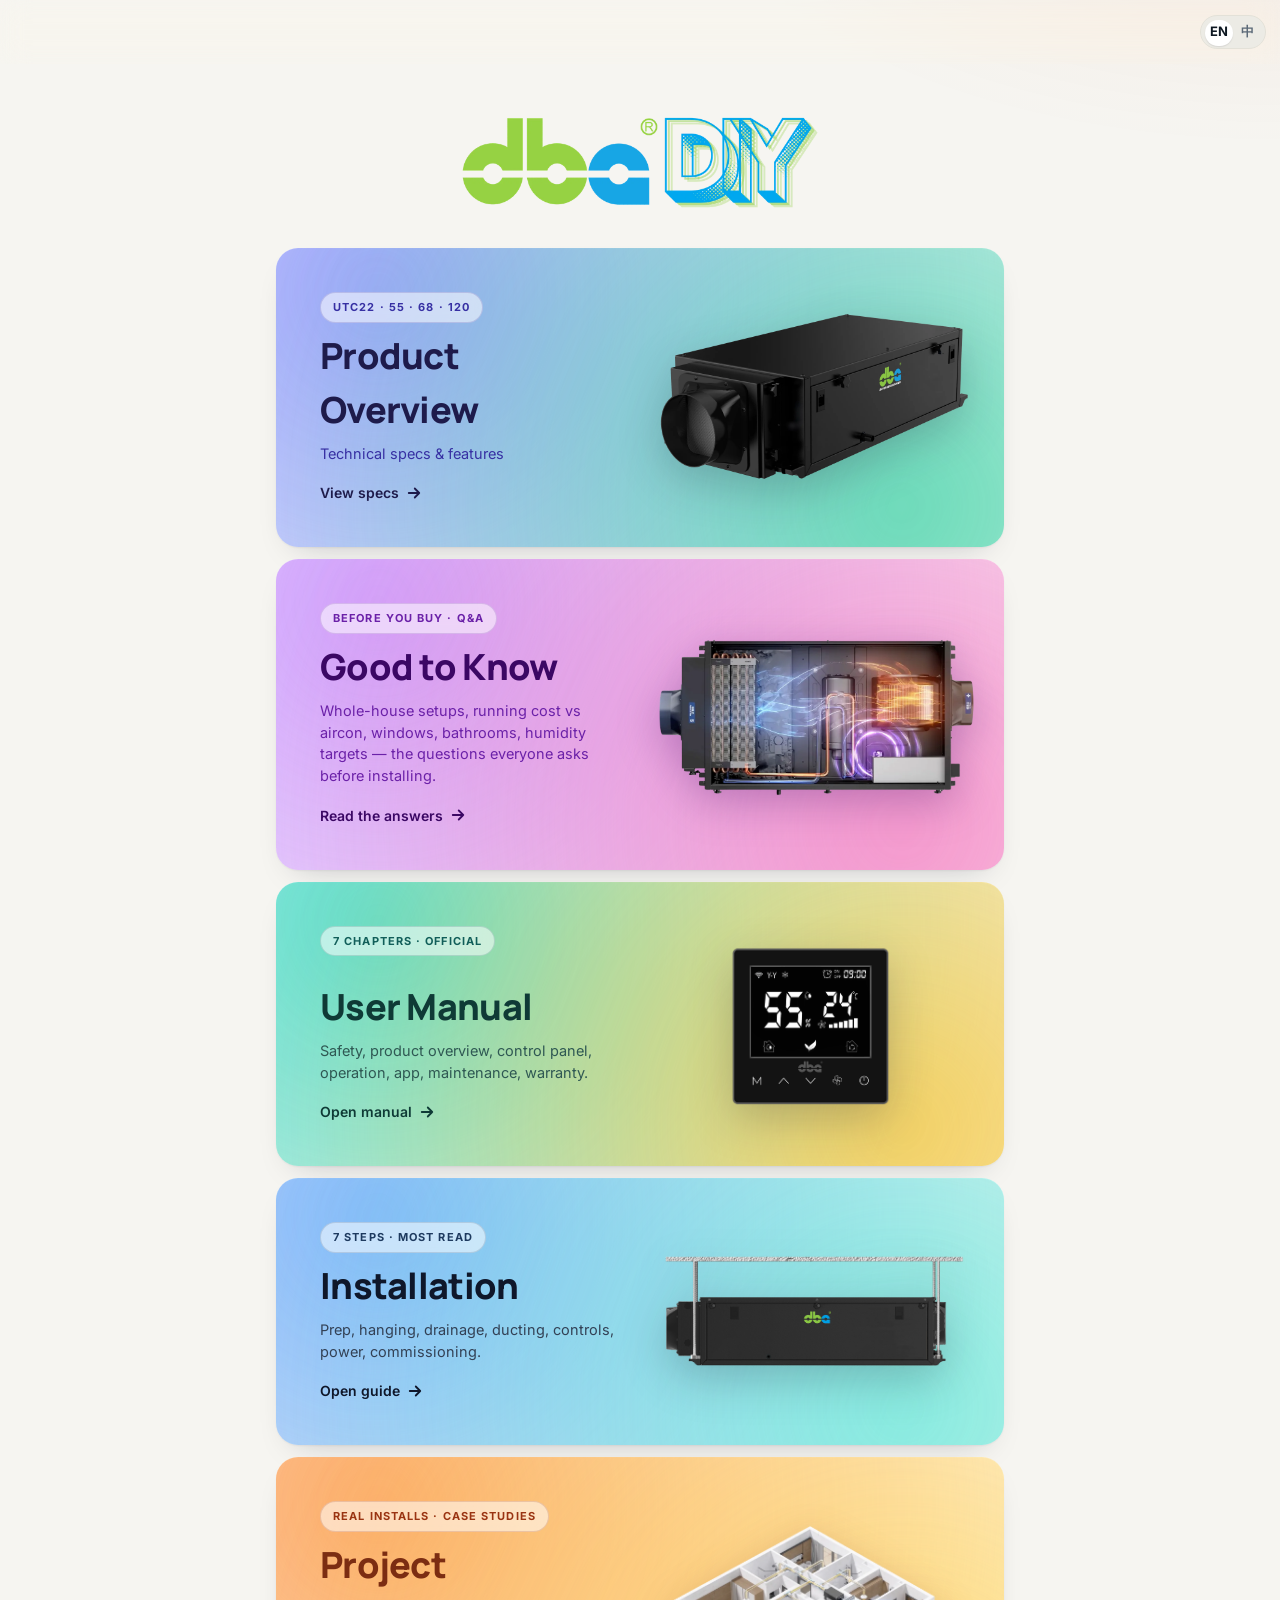
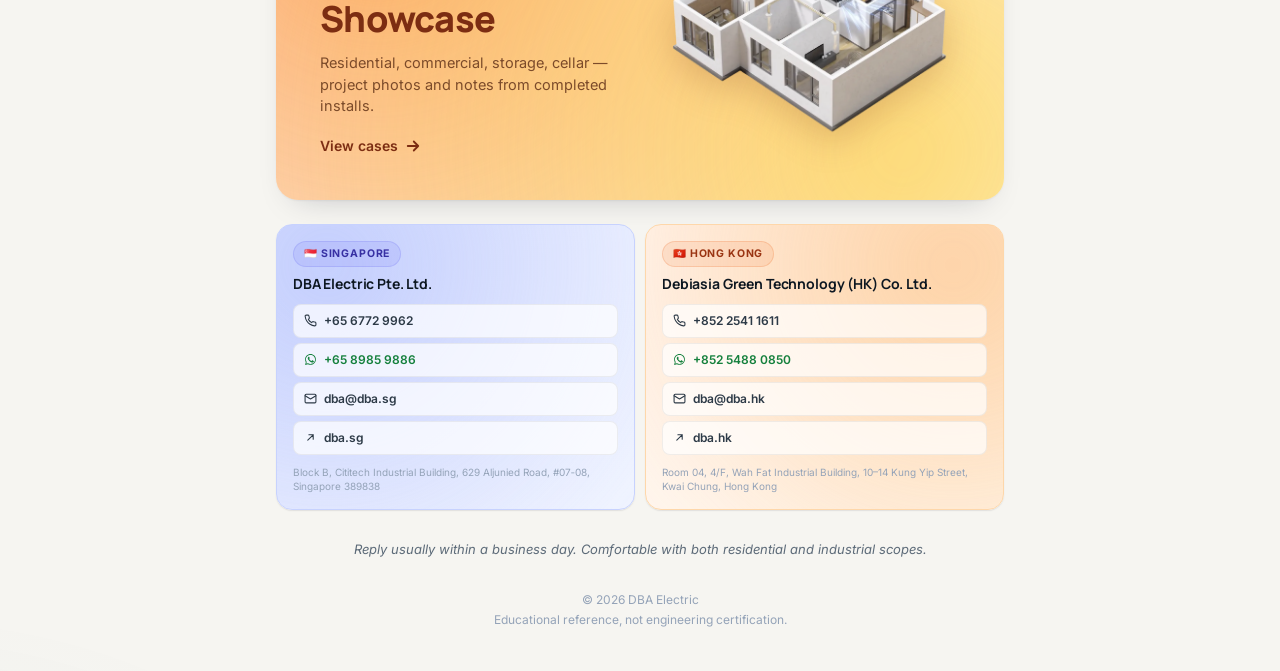
==== commit 18c76b27: "SEO/accessibility/performance pass: titles and descriptions, heading order, lazy loading, WebP image" ====
--- a/index.html
+++ b/index.html
@@ -3,8 +3,15 @@
 <head>
 <meta charset="UTF-8" />
 <meta name="viewport" content="width=device-width, initial-scale=1, viewport-fit=cover" />
-<title>DBA DIY — your dehumidifier, in your pocket</title>
-<meta name="description" content="Mobile install &amp; care guide for DBA ceiling-mounted dehumidifiers. English &amp; 繁體中文." />
+<title>DBA DIY — Ceiling Dehumidifier Install &amp; Care Guide</title>
+<meta name="description" content="Install and care guide for DBA ceiling-mounted dehumidifiers: hanging, drainage, ducting, controls, app pairing and maintenance. English and 繁體中文." />
+<meta property="og:type" content="website" />
+<meta property="og:site_name" content="DBA DIY" />
+<meta property="og:title" content="DBA DIY — Ceiling Dehumidifier Install &amp; Care Guide" />
+<meta property="og:description" content="Install and care guide for DBA ceiling-mounted dehumidifiers. English and 繁體中文." />
+<meta property="og:url" content="https://www.dbadiy.com/" />
+<meta property="og:image" content="https://www.dbadiy.com/images/dba-ceiling-dehumidifier.png" />
+<meta name="twitter:card" content="summary_large_image" />
 <meta name="theme-color" content="#0d1721" />
 <meta name="apple-mobile-web-app-capable" content="yes" />
 <meta name="apple-mobile-web-app-status-bar-style" content="black-translucent" />
@@ -28,7 +35,7 @@
   </button>
   <div class="hdr-title">
     <span class="hdr-crumb" id="hdr-crumb"></span>
-    <h1 id="app-title">dba<em>diy</em></h1>
+    <p id="app-title">dba<em>diy</em></p>
   </div>
   <button id="lang-toggle" class="lang-toggle" aria-label="Language" type="button">
     <span class="lang-opt lang-en" data-lang="en">EN</span>
@@ -45,7 +52,7 @@
 
   <div class="home-hero">
     <h1 class="home-logo">
-      <img src="images/logo.png" alt="dba DIY" />
+      <img src="images/logo.webp" alt="dba DIY" />
     </h1>
   </div>
 
@@ -62,7 +69,7 @@
         </span>
       </div>
       <div class="tile-feature-photo" aria-hidden="true">
-        <img src="images/install-hero.png" alt="" />
+        <img src="images/install-hero.webp" alt="" />
       </div>
     </a>
 
@@ -77,7 +84,7 @@
         </span>
       </div>
       <div class="tile-feature-photo" aria-hidden="true">
-        <img src="images/dba-ceiling-dehumidifier.png" alt="" />
+        <img fetchpriority="high" decoding="async" src="images/dba-ceiling-dehumidifier.webp" alt="" />
       </div>
     </a>
 
@@ -92,7 +99,7 @@
         </span>
       </div>
       <div class="tile-feature-photo" aria-hidden="true">
-        <img src="images/manual/dba.control.panel.png" alt="" />
+        <img loading="lazy" decoding="async" src="images/manual/dba.control.panel.png" alt="" />
       </div>
     </a>
 
@@ -107,7 +114,7 @@
         </span>
       </div>
       <div class="tile-feature-photo" aria-hidden="true">
-        <img src="images/installation/dba.ducting.12321312.png" alt="" />
+        <img loading="lazy" decoding="async" src="images/installation/dba.ducting.12321312.png" alt="" />
       </div>
     </a>
 
@@ -122,7 +129,7 @@
         </span>
       </div>
       <div class="tile-feature-photo" aria-hidden="true">
-        <img src="images/catalog/house.png" alt="" />
+        <img loading="lazy" decoding="async" src="images/catalog/house.webp" alt="" />
       </div>
     </a>
 
@@ -203,7 +210,7 @@
     <!-- Showcase PDF downloads -->
     <div class="ref-pdf-row">
       <a class="ref-pdf-card ref-pdf-en" href="images/cases/showcase-en.pdf" target="_blank">
-        <div class="ref-pdf-thumb"><img src="images/cases/showcase-en-thumb.jpg" alt="EN" /></div>
+        <div class="ref-pdf-thumb"><img loading="lazy" decoding="async" src="images/cases/showcase-en-thumb.jpg" alt="EN" /></div>
         <div class="ref-pdf-info">
           <span class="ref-pdf-label">Project Showcase</span>
           <span class="ref-pdf-sub">English · PDF</span>
@@ -211,7 +218,7 @@
         <svg class="ref-pdf-dl" viewBox="0 0 24 24" fill="none" stroke="currentColor" stroke-width="2" stroke-linecap="round" stroke-linejoin="round"><path d="M21 15v4a2 2 0 01-2 2H5a2 2 0 01-2-2v-4"/><polyline points="7 10 12 15 17 10"/><line x1="12" y1="15" x2="12" y2="3"/></svg>
       </a>
       <a class="ref-pdf-card ref-pdf-cn" href="images/cases/showcase-cn.pdf" target="_blank">
-        <div class="ref-pdf-thumb"><img src="images/cases/showcase-cn-thumb.jpg" alt="中文" /></div>
+        <div class="ref-pdf-thumb"><img loading="lazy" decoding="async" src="images/cases/showcase-cn-thumb.jpg" alt="中文" /></div>
         <div class="ref-pdf-info">
           <span class="ref-pdf-label">工程案例展示</span>
           <span class="ref-pdf-sub">繁體中文 · PDF</span>
@@ -222,43 +229,43 @@
 
     <!-- Photo gallery -->
     <div class="cases-gallery">
-      <figure class="wide"><img src="images/cases/g02.jpg" loading="lazy" /></figure>
-      <figure><img src="images/cases/g01.jpg" loading="lazy" /></figure>
-      <figure><img src="images/cases/g03.jpg" loading="lazy" /></figure>
-      <figure><img src="images/cases/g04.jpg" loading="lazy" /></figure>
-      <figure><img src="images/cases/g05.jpg" loading="lazy" /></figure>
-      <figure><img src="images/cases/g06.jpg" loading="lazy" /></figure>
-      <figure><img src="images/cases/g07.jpg" loading="lazy" /></figure>
-      <figure><img src="images/cases/g08.jpg" loading="lazy" /></figure>
-      <figure><img src="images/cases/g09.jpg" loading="lazy" /></figure>
-      <figure><img src="images/cases/g10.jpg" loading="lazy" /></figure>
-      <figure><img src="images/cases/g11.jpg" loading="lazy" /></figure>
-      <figure><img src="images/cases/g12.jpg" loading="lazy" /></figure>
-      <figure><img src="images/cases/g13.jpg" loading="lazy" /></figure>
-      <figure><img src="images/cases/g14.jpg" loading="lazy" /></figure>
-      <figure><img src="images/cases/g15.jpg" loading="lazy" /></figure>
-      <figure><img src="images/cases/g16.jpg" loading="lazy" /></figure>
-      <figure><img src="images/cases/g17.jpg" loading="lazy" /></figure>
-      <figure><img src="images/cases/g18.jpg" loading="lazy" /></figure>
-      <figure><img src="images/cases/g19.jpg" loading="lazy" /></figure>
-      <figure><img src="images/cases/g20.jpg" loading="lazy" /></figure>
-      <figure><img src="images/cases/g21.jpg" loading="lazy" /></figure>
-      <figure><img src="images/cases/g22.jpg" loading="lazy" /></figure>
-      <figure><img src="images/cases/g23.jpg" loading="lazy" /></figure>
-      <figure><img src="images/cases/g24.jpg" loading="lazy" /></figure>
-      <figure class="wide"><img src="images/cases/g25.jpg" loading="lazy" /></figure>
-      <figure><img src="images/cases/g26.jpg" loading="lazy" /></figure>
-      <figure><img src="images/cases/g27.jpg" loading="lazy" /></figure>
-      <figure><img src="images/cases/g28.jpg" loading="lazy" /></figure>
-      <figure><img src="images/cases/g29.jpg" loading="lazy" /></figure>
-      <figure><img src="images/cases/g30.jpg" loading="lazy" /></figure>
-      <figure><img src="images/cases/g31.jpg" loading="lazy" /></figure>
-      <figure><img src="images/cases/g32.jpg" loading="lazy" /></figure>
-      <figure><img src="images/cases/g33.jpg" loading="lazy" /></figure>
-      <figure><img src="images/cases/g34.jpg" loading="lazy" /></figure>
-      <figure><img src="images/cases/g35.jpg" loading="lazy" /></figure>
-      <figure><img src="images/cases/g36.jpg" loading="lazy" /></figure>
-      <figure><img src="images/cases/g37.jpg" loading="lazy" /></figure>
+      <figure class="wide"><img src="images/cases/g02.jpg" alt="DBA ceiling dehumidifier project photo 1" loading="lazy" decoding="async" /></figure>
+      <figure><img src="images/cases/g01.jpg" alt="DBA ceiling dehumidifier project photo 2" loading="lazy" decoding="async" /></figure>
+      <figure><img src="images/cases/g03.jpg" alt="DBA ceiling dehumidifier project photo 3" loading="lazy" decoding="async" /></figure>
+      <figure><img src="images/cases/g04.jpg" alt="DBA ceiling dehumidifier project photo 4" loading="lazy" decoding="async" /></figure>
+      <figure><img src="images/cases/g05.jpg" alt="DBA ceiling dehumidifier project photo 5" loading="lazy" decoding="async" /></figure>
+      <figure><img src="images/cases/g06.jpg" alt="DBA ceiling dehumidifier project photo 6" loading="lazy" decoding="async" /></figure>
+      <figure><img src="images/cases/g07.jpg" alt="DBA ceiling dehumidifier project photo 7" loading="lazy" decoding="async" /></figure>
+      <figure><img src="images/cases/g08.jpg" alt="DBA ceiling dehumidifier project photo 8" loading="lazy" decoding="async" /></figure>
+      <figure><img src="images/cases/g09.jpg" alt="DBA ceiling dehumidifier project photo 9" loading="lazy" decoding="async" /></figure>
+      <figure><img src="images/cases/g10.jpg" alt="DBA ceiling dehumidifier project photo 10" loading="lazy" decoding="async" /></figure>
+      <figure><img src="images/cases/g11.jpg" alt="DBA ceiling dehumidifier project photo 11" loading="lazy" decoding="async" /></figure>
+      <figure><img src="images/cases/g12.jpg" alt="DBA ceiling dehumidifier project photo 12" loading="lazy" decoding="async" /></figure>
+      <figure><img src="images/cases/g13.jpg" alt="DBA ceiling dehumidifier project photo 13" loading="lazy" decoding="async" /></figure>
+      <figure><img src="images/cases/g14.jpg" alt="DBA ceiling dehumidifier project photo 14" loading="lazy" decoding="async" /></figure>
+      <figure><img src="images/cases/g15.jpg" alt="DBA ceiling dehumidifier project photo 15" loading="lazy" decoding="async" /></figure>
+      <figure><img src="images/cases/g16.jpg" alt="DBA ceiling dehumidifier project photo 16" loading="lazy" decoding="async" /></figure>
+      <figure><img src="images/cases/g17.jpg" alt="DBA ceiling dehumidifier project photo 17" loading="lazy" decoding="async" /></figure>
+      <figure><img src="images/cases/g18.jpg" alt="DBA ceiling dehumidifier project photo 18" loading="lazy" decoding="async" /></figure>
+      <figure><img src="images/cases/g19.jpg" alt="DBA ceiling dehumidifier project photo 19" loading="lazy" decoding="async" /></figure>
+      <figure><img src="images/cases/g20.jpg" alt="DBA ceiling dehumidifier project photo 20" loading="lazy" decoding="async" /></figure>
+      <figure><img src="images/cases/g21.jpg" alt="DBA ceiling dehumidifier project photo 21" loading="lazy" decoding="async" /></figure>
+      <figure><img src="images/cases/g22.jpg" alt="DBA ceiling dehumidifier project photo 22" loading="lazy" decoding="async" /></figure>
+      <figure><img src="images/cases/g23.jpg" alt="DBA ceiling dehumidifier project photo 23" loading="lazy" decoding="async" /></figure>
+      <figure><img src="images/cases/g24.jpg" alt="DBA ceiling dehumidifier project photo 24" loading="lazy" decoding="async" /></figure>
+      <figure class="wide"><img src="images/cases/g25.jpg" alt="DBA ceiling dehumidifier project photo 25" loading="lazy" decoding="async" /></figure>
+      <figure><img src="images/cases/g26.jpg" alt="DBA ceiling dehumidifier project photo 26" loading="lazy" decoding="async" /></figure>
+      <figure><img src="images/cases/g27.jpg" alt="DBA ceiling dehumidifier project photo 27" loading="lazy" decoding="async" /></figure>
+      <figure><img src="images/cases/g28.jpg" alt="DBA ceiling dehumidifier project photo 28" loading="lazy" decoding="async" /></figure>
+      <figure><img src="images/cases/g29.jpg" alt="DBA ceiling dehumidifier project photo 29" loading="lazy" decoding="async" /></figure>
+      <figure><img src="images/cases/g30.jpg" alt="DBA ceiling dehumidifier project photo 30" loading="lazy" decoding="async" /></figure>
+      <figure><img src="images/cases/g31.jpg" alt="DBA ceiling dehumidifier project photo 31" loading="lazy" decoding="async" /></figure>
+      <figure><img src="images/cases/g32.jpg" alt="DBA ceiling dehumidifier project photo 32" loading="lazy" decoding="async" /></figure>
+      <figure><img src="images/cases/g33.jpg" alt="DBA ceiling dehumidifier project photo 33" loading="lazy" decoding="async" /></figure>
+      <figure><img src="images/cases/g34.jpg" alt="DBA ceiling dehumidifier project photo 34" loading="lazy" decoding="async" /></figure>
+      <figure><img src="images/cases/g35.jpg" alt="DBA ceiling dehumidifier project photo 35" loading="lazy" decoding="async" /></figure>
+      <figure><img src="images/cases/g36.jpg" alt="DBA ceiling dehumidifier project photo 36" loading="lazy" decoding="async" /></figure>
+      <figure><img src="images/cases/g37.jpg" alt="DBA ceiling dehumidifier project photo 37" loading="lazy" decoding="async" /></figure>
     </div>
   </div>
 </section>
@@ -282,32 +289,32 @@
     <!-- Feature deck: 4 catalog visuals + short copy -->
     <div class="cat-deck">
       <article class="catfeat">
-        <img src="images/products/dba.function-06.png" alt="Whole-house dehumidification" loading="lazy" />
-        <h4 data-i18n="models.catfeat.house.t">Whole-House Dehumidification System</h4>
+        <img src="images/products/dba.function-06.webp" alt="Whole-house dehumidification" loading="lazy" />
+        <h4 data-i18n="models.catfeat.house.t" aria-level="3">Whole-House Dehumidification System</h4>
         <p data-i18n="models.catfeat.house.d">Efficiently Dehumidifies Multiple Spaces Simultaneously.</p>
       </article>
       <article class="catfeat">
-        <img src="images/products/dba.function-07.png" alt="UV-C sterilisation" loading="lazy" />
+        <img src="images/products/dba.function-07.webp" alt="UV-C sterilisation" loading="lazy" />
         <h4 data-i18n="models.catfeat.uv.t">UV-C Sterilization Lamp</h4>
         <p data-i18n="models.catfeat.uv.d">Eliminates 99.9% Bacteria and Viruses in the Air.</p>
       </article>
       <article class="catfeat">
-        <img src="images/products/dba.function-08.png" alt="Humidity control" loading="lazy" />
+        <img src="images/products/dba.function-08.webp" alt="Humidity control" loading="lazy" />
         <h4 data-i18n="models.catfeat.lcd.t">Humidity Control at Your Fingertips</h4>
         <p data-i18n="models.catfeat.lcd.d">LCD screen, Tuya mobile app, and RS485 Modbus smart home connectivity.</p>
       </article>
       <article class="catfeat">
-        <img src="images/products/dba.function-09.png" alt="Auto pump drainage" loading="lazy" />
+        <img src="images/products/dba.function-09.webp" alt="Auto pump drainage" loading="lazy" />
         <h4 data-i18n="models.catfeat.pump.t">Auto Pump Drainage</h4>
         <p data-i18n="models.catfeat.pump.d">Head Lift up to 1.4 meters.</p>
       </article>
       <article class="catfeat">
-        <img src="images/products/dba.function-10.png" alt="Metal cast motor" loading="lazy" />
+        <img src="images/products/dba.function-10.webp" alt="Metal cast motor" loading="lazy" />
         <h4 data-i18n="models.catfeat.motor.t">Metal Cast Motor</h4>
         <p data-i18n="models.catfeat.motor.d">Stable and Durable. Features Japan NSK Bearing.</p>
       </article>
       <article class="catfeat">
-        <img src="images/products/dba.function-11.png" alt="40dB quiet operation" loading="lazy" />
+        <img src="images/products/dba.function-11.webp" alt="40dB quiet operation" loading="lazy" />
         <h4 data-i18n="models.catfeat.quiet.t">40dB Quiet Operation</h4>
         <p data-i18n="models.catfeat.quiet.d">Multiple Shock-Absorbing Designs.</p>
       </article>
@@ -356,7 +363,7 @@
             <p class="mcard-blurb" data-i18n="models.utc20.desc">Studio or single-room size. R134a refrigerant, single inlet. Now succeeded by the UTC22.</p>
             <div class="mcard-badges">
               <span class="mbadge mbadge-energy" data-i18n="models.utc20.energy">HK Grade 1 Energy Label</span>
-              <img src="images/products/wifiapp2.png" class="mbadge-icon" alt="WiFi App" />
+              <img loading="lazy" decoding="async" src="images/products/wifiapp2.webp" class="mbadge-icon" alt="WiFi App" />
             </div>
           </div>
         </div>
@@ -428,7 +435,7 @@
             <p class="mcard-blurb" data-i18n="models.utc22.desc">Studio or single-room size. The R290 successor to the UTC20, quieter at 37 dB(A).</p>
             <div class="mcard-badges">
               <span class="mbadge mbadge-energy" data-i18n="models.utc22.energy">HK Grade 1 Energy Label</span>
-              <img src="images/products/wifiapp2.png" class="mbadge-icon" alt="WiFi App" />
+              <img loading="lazy" decoding="async" src="images/products/wifiapp2.webp" class="mbadge-icon" alt="WiFi App" />
             </div>
           </div>
         </div>
@@ -500,7 +507,7 @@
             <p class="mcard-blurb" data-i18n="models.utc55.desc">Mid-size between UTC22 and UTC68. Uses R32 refrigerant, the EU environmental standard.</p>
             <div class="mcard-badges">
               <span class="mbadge mbadge-r32" data-i18n="models.utc55.r32badge">R32 · A2L</span>
-              <img src="images/products/wifiapp2.png" class="mbadge-icon" alt="WiFi App" />
+              <img loading="lazy" decoding="async" src="images/products/wifiapp2.webp" class="mbadge-icon" alt="WiFi App" />
             </div>
           </div>
         </div>
@@ -571,7 +578,7 @@
             <span class="mcard-big"><strong>68</strong><em>L/day</em></span>
             <p class="mcard-blurb" data-i18n="models.utc68.desc">The whole-apartment workhorse. R410A refrigerant, single inlet.</p>
             <div class="mcard-badges">
-              <img src="images/products/wifiapp2.png" class="mbadge-icon" alt="WiFi App" />
+              <img loading="lazy" decoding="async" src="images/products/wifiapp2.webp" class="mbadge-icon" alt="WiFi App" />
             </div>
           </div>
         </div>
@@ -643,7 +650,7 @@
             <p class="mcard-blurb" data-i18n="models.utc120.desc">Large homes and light commercial. R410A refrigerant, twin-inlet.</p>
             <div class="mcard-badges">
               <span class="mbadge mbadge-twin" data-i18n="models.utc120.twin">Twin inlet ⌀196</span>
-              <img src="images/products/wifiapp2.png" class="mbadge-icon" alt="WiFi App" />
+              <img loading="lazy" decoding="async" src="images/products/wifiapp2.webp" class="mbadge-icon" alt="WiFi App" />
             </div>
           </div>
         </div>
@@ -803,7 +810,7 @@
           <p data-i18n="kn.q12.p1">Yes — this is the standard configuration, not a special case. The unit is installed at a central point, typically above the corridor, and ducts distribute dry air to each room. One unit supports up to 5 supply outlets and 5 return outlets.</p>
           <p data-i18n="kn.q12.p2">A typical three-bedroom flat: the unit sits above the corridor, with one outlet serving the living room and one in each bedroom. Air returns through a grille near the unit, is dried, and is sent back out — a continuous loop through the whole flat. Larger or split-level homes are usually better served by two smaller units covering separate zones.</p>
           <figure class="kn-fig">
-            <img src="images/01coverage.jpg" alt="" loading="lazy" />
+            <img src="images/01coverage.webp" alt="" loading="lazy" />
             <figcaption data-i18n="kn.q12.fig">Whole-flat ducting — one central unit, one outlet per room.</figcaption>
           </figure>
         </div>
@@ -1051,7 +1058,7 @@
           <p data-i18n="kn.q43.p1">Into a drain pipe — automatically, with no tank to empty. A built-in pump lifts the condensate up to 1.4&nbsp;m, so the pipe can route up and across the ceiling void to the nearest drain point.</p>
           <p data-i18n="kn.q43.p2">Protection is built in: if the drain ever blocks, a water-full sensor stops the machine and shows a fault code on the panel rather than allowing an overflow, and an optional leak-sensor cable in the ceiling shuts the unit down at the first trace of water.</p>
           <figure class="kn-fig">
-            <img src="images/03drainage.jpg" alt="" loading="lazy" />
+            <img src="images/03drainage.webp" alt="" loading="lazy" />
             <figcaption data-i18n="kn.q43.fig">Inside the unit — condensate collects in the drain pan and the built-in pump sends it out to the drain.</figcaption>
           </figure>
         </div>
@@ -1086,7 +1093,7 @@
     </div>
 
     <figure class="marquee marquee-tall">
-      <img src="images/install-marquee.png" alt="DBA ceiling-mount dehumidifier system" loading="lazy" />
+      <img src="images/install-marquee.webp" alt="DBA ceiling-mount dehumidifier system" loading="lazy" />
       <figcaption>
         <strong data-i18n="install.marquee.t">DBA ceiling-mount dehumidifier system</strong>
       </figcaption>
@@ -1185,7 +1192,7 @@
         <span data-i18n="ip.bench.ok">No error code? You can start the install.</span>
       </div>
       <figure class="bench-fig">
-        <img src="images/installation/dba.connection.png" alt="Control panel and humidity sensor cable connection to terminals 1–7" loading="lazy" />
+        <img src="images/installation/dba.connection.webp" alt="Control panel and humidity sensor cable connection to terminals 1–7" loading="lazy" />
         <figcaption data-i18n="ip.bench.fig">Connect the control panel (terminals 4–7) and humidity sensor (terminals 1–3) before powering on.</figcaption>
       </figure>
     </div>
@@ -1194,12 +1201,12 @@
     <ul class="check-list">
       <li class="check-with-fig">
         <span data-i18n="ip.plan.1"><strong>Confirm the plenum height</strong> — UTC20 / UTC22 need 201mm, UTC55 needs 238mm, UTC68 needs 240mm, UTC120 needs 310mm — and leave 2-30mm of clearance above and below, so the body never touches the slab or the false ceiling.</span>
-        <img src="images/installation/unit-heights.png" alt="" loading="lazy" />
+        <img src="images/installation/unit-heights.webp" alt="" loading="lazy" />
       </li>
       <li data-i18n="ip.plan.2"><strong>Confirm the hanging position</strong> — mark where the four threaded rods will be fixed into the slab, avoiding existing services inside the slab.</li>
       <li class="check-with-fig">
         <span data-i18n="ip.plan.3"><strong>Pick the hatch location</strong> — a hatch of 450 × 450 mm or 600 × 600 mm is recommended, directly in front of the service-panel side (the drainage outlet side).</span>
-        <img src="images/installation/access-hatch.png" alt="" loading="lazy" />
+        <img src="images/installation/access-hatch.webp" alt="" loading="lazy" />
       </li>
       <li data-i18n="ip.plan.4"><strong>Plan duct routes early</strong> — sketch the return and supply paths, mark every elbow and count them. Each 90° bend costs about 10 Pa.</li>
     </ul>
@@ -1256,7 +1263,7 @@
     </div>
 
     <figure class="plan-figure">
-      <img src="images/installation/hanging-photo.png" alt="" loading="lazy" />
+      <img src="images/installation/hanging-photo.webp" alt="" loading="lazy" />
     </figure>
 
     <h3 class="block-h" data-i18n="ih.how.heading">How to hang it</h3>
@@ -1267,7 +1274,7 @@
       <li><span>4</span><div data-i18n="ih.how.4"><strong>Use a spirit level on the top or bottom face</strong> to confirm the unit is level.</div></li>
     </ol>
     <figure class="plan-figure manual-figure">
-      <img src="images/installation/dba.hanging.kit007.jpg" alt="Hanging kit components" loading="lazy" />
+      <img src="images/installation/dba.hanging.kit007.webp" alt="Hanging kit components" loading="lazy" />
     </figure>
 
     <h3 class="block-h" data-i18n="ih.orient.heading">Location &amp; orientation — confirm before drilling</h3>
@@ -1280,7 +1287,7 @@
       <li data-i18n="ih.orient.3"><strong>Pump drainage outlet</strong> — below the service-panel side.</li>
       <li class="check-with-fig">
         <span data-i18n="ih.orient.4"><strong>Wired controller, power cable &amp; emergency-stop button</strong> — located on the left of the air outlet.</span>
-        <img src="images/installation/dba.connection.21.jpg" alt="Wired controller and power cable location" loading="lazy" />
+        <img src="images/installation/dba.connection.21.webp" alt="Wired controller and power cable location" loading="lazy" />
       </li>
     </ul>
 
@@ -1310,7 +1317,7 @@
     </div>
 
     <figure class="plan-figure manual-figure">
-      <img src="images/installation/dba.drainage.png" alt="DBA drainage diagram" loading="lazy" />
+      <img src="images/installation/dba.drainage.webp" alt="DBA drainage diagram" loading="lazy" />
       <figcaption data-i18n="id.fig">Built-in pump lifts up to 1.4 m. Add a U-trap to block backflow and odours.</figcaption>
     </figure>
 
@@ -1327,7 +1334,7 @@
     <p class="prose" data-i18n="id.cycle.body">While the unit runs, the built-in pump cycles <strong>3 minutes on, 5 minutes off</strong>. If the drain backs up or the pump fails, the LCD shows fault code <strong>E3</strong> (water-full protection).</p>
 
     <figure class="plan-figure manual-figure">
-      <img src="images/installation/dba.drainge.2.png" alt="DBA pump cycle diagram" loading="lazy" />
+      <img src="images/installation/dba.drainge.2.webp" alt="DBA pump cycle diagram" loading="lazy" />
       <figcaption data-i18n="id.fig.pump">Auto pump drainage — head lift up to 1.4 m, with a check valve built in.</figcaption>
     </figure>
 
@@ -1369,7 +1376,7 @@
       </li>
       <li class="check-with-fig">
         <span data-i18n="ic.r3">Up to 5 supply and 5 return outlets. Branch duct diameter within 75 mm.</span>
-        <img src="images/installation/dba.ducting.2.png" alt="Ducting outlets diagram" loading="lazy" />
+        <img src="images/installation/dba.ducting.2.webp" alt="Ducting outlets diagram" loading="lazy" />
       </li>
     </ul>
 
@@ -1399,7 +1406,7 @@
     </div>
 
     <figure class="plan-figure manual-figure fig-lifestyle">
-      <img src="images/installation/dba.panel.app.png" alt="LCD wall panel and mobile app showing dehumidifier humidity control" loading="lazy" />
+      <img src="images/installation/dba.panel.app.webp" alt="LCD wall panel and mobile app showing dehumidifier humidity control" loading="lazy" />
       <figcaption data-i18n="ico.fig.lcd">86×86 mm wall panel for daily use; Tuya app for remote control; RS485 Modbus for BMS.</figcaption>
     </figure>
 
@@ -1413,7 +1420,7 @@
     <p class="prose ico-term-intro" data-i18n="ico.term.intro">The control box sits on the left of the unit, by the air outlet. <strong>Terminals 1–7</strong> carry low-voltage signals from the humidity sensor and the control panel. <strong>Terminals 8–13 are passive dry-contact inputs</strong> — never apply external voltage to any terminal, it will damage the mainboard.</p>
 
     <figure class="plan-figure manual-figure">
-      <img src="images/installation/dba.connection.21.jpg" alt="Terminal map on the rear of the unit" loading="lazy" />
+      <img src="images/installation/dba.connection.21.webp" alt="Terminal map on the rear of the unit" loading="lazy" />
       <figcaption data-i18n="ico.fig.term">Three terminal blocks behind the rear cover — sensor (1–3), control panel (4–7), and passive dry-contact inputs (8–11) plus a reserved pair (12–13).</figcaption>
     </figure>
 
@@ -1459,7 +1466,7 @@
     <ul class="check-list">
       <li class="check-with-fig">
         <span data-i18n="ico.comm.rs485"><strong>RS485 Modbus</strong> — A/B ports behind the LCD panel, next to GND/+5V/TX/RX. <strong>9600 bps</strong>. Standard Modbus RTU register map for BMS, HMI, PLC.</span>
-        <img src="images/manual/dba.rs485.png" alt="RS485 A/B terminal wiring" loading="lazy" />
+        <img src="images/manual/dba.rs485.webp" alt="RS485 A/B terminal wiring" loading="lazy" />
         <a href="images/installation/DBA-UTC-GEC.RS485.Protocol.pdf" class="dl-link" download data-i18n="rs485.dl">Download RS485 Protocol PDF</a>
       </li>
       <li data-i18n="ico.comm.wifi"><strong>WiFi via Tuya Smart app</strong> — phone on 2.4 GHz WiFi (not 5 GHz). Hold the fan-speed button on the panel until the WiFi indicator flashes, then add the device from the app.</li>
@@ -1622,7 +1629,7 @@
 
     <div class="ref-pdf-row" style="margin-top:18px;">
       <a class="ref-pdf-card" href="images/manual/DBA.UTC.Product.Manual.pdf" target="_blank">
-        <div class="ref-pdf-thumb"><img src="images/manual/DBA.UTC.Product.Manual.Thumbnail.png" alt="User Manual" /></div>
+        <div class="ref-pdf-thumb"><img loading="lazy" decoding="async" src="images/manual/DBA.UTC.Product.Manual.Thumbnail.png" alt="User Manual" /></div>
         <div class="ref-pdf-info">
           <span class="ref-pdf-label" data-i18n="manual.dl.label">User Manual</span>
           <span class="ref-pdf-sub" data-i18n="manual.dl.sub">Full PDF · DBA UTC</span>
@@ -1697,7 +1704,7 @@
       <li data-i18n="um.overview.p5"><strong>Installation guide</strong> — the wall-mounted marker card with all key dimensions.</li>
     </ul>
 
-    <img src="images/installation/DBA.box.items.png" alt="DBA box contents" class="panel-fig panel-fig-full" loading="lazy" />
+    <img src="images/installation/DBA.box.items.webp" alt="DBA box contents" class="panel-fig panel-fig-full" loading="lazy" />
 
     <h3 class="block-h" data-i18n="um.overview.parts.heading">Parts to know</h3>
     <ul class="check-list">
@@ -1708,8 +1715,8 @@
       <li data-i18n="um.overview.x5"><strong>Wired controls box</strong> — small cover next to the air outlet; holds the 13-terminal block.</li>
       <li data-i18n="um.overview.x6"><strong>Power cord outlet</strong> — rear face, next to the emergency stop button and status indicator.</li>
     </ul>
-    <img src="images/manual/dba.utc.2.png" alt="DBA UTC unit — view 2" class="panel-fig" loading="lazy" />
-    <img src="images/manual/dba.utc.1.png" alt="DBA UTC unit — view 1" class="panel-fig" loading="lazy" />
+    <img src="images/manual/dba.utc.2.webp" alt="DBA UTC unit — view 2" class="panel-fig" loading="lazy" />
+    <img src="images/manual/dba.utc.1.webp" alt="DBA UTC unit — view 1" class="panel-fig" loading="lazy" />
   </div>
   <nav class="step-footer">
     <a href="#install" class="sf-back" aria-label="Back to install"><svg viewBox="0 0 24 24" fill="none" stroke="currentColor" stroke-width="2.4" stroke-linecap="round"><path d="M19 12H5M11 6l-6 6 6 6"/></svg></a>
@@ -1729,7 +1736,7 @@
     </div>
 
     <h3 class="block-h" data-i18n="um.controls.icons.heading">Display icons</h3>
-    <img src="images/manual/dba.lcd.png" alt="DBA LCD control panel with numbered icon callouts" class="panel-fig" loading="lazy" />
+    <img src="images/manual/dba.lcd.webp" alt="DBA LCD control panel with numbered icon callouts" class="panel-fig" loading="lazy" />
     <div class="term-table term-grid">
       <div class="term-row"><span class="term-num">1</span><div class="term-body"><strong data-i18n="um.ic.1.t">WiFi connection</strong><small data-i18n="um.ic.1.d">App connected or in pairing mode.</small></div></div>
       <div class="term-row"><span class="term-num">2</span><div class="term-body"><strong data-i18n="um.ic.2.t">Mainboard disconnection</strong><small data-i18n="um.ic.2.d">Communication fault between the panel and the mainboard.</small></div></div>
@@ -1847,7 +1854,7 @@
       <li><span>5</span><div data-i18n="um.app.s5"><strong>Enter your WiFi name and password.</strong> The app adds the device and opens the mobile control panel.</div></li>
     </ol>
 
-    <img src="images/manual/dba.app.pairing.png" alt="Tuya app pairing steps screenshot" class="app-screens" loading="lazy" />
+    <img src="images/manual/dba.app.pairing.webp" alt="Tuya app pairing steps screenshot" class="app-screens" loading="lazy" />
 
     <div class="warn-card warn-card-soft">
       <strong data-i18n="um.app.note.t">Third-party service</strong>
@@ -1965,7 +1972,7 @@
     <ul class="check-list">
       <li class="check-with-fig">
         <span data-i18n="ico.comm.rs485"><strong>RS485 Modbus</strong> — A/B ports behind the LCD panel, next to GND/+5V/TX/RX. <strong>9600 bps</strong>. Standard Modbus RTU register map for BMS, HMI, PLC.</span>
-        <img src="images/manual/dba.rs485.png" alt="RS485 Modbus wiring diagram" loading="lazy" />
+        <img src="images/manual/dba.rs485.webp" alt="RS485 Modbus wiring diagram" loading="lazy" />
         <a href="images/installation/DBA-UTC-GEC.RS485.Protocol.pdf" class="dl-link" download data-i18n="rs485.dl">Download RS485 Protocol PDF</a>
       </li>
     </ul>
--- a/style.css
+++ b/style.css
@@ -141,6 +141,8 @@
 }
 .lang-zh .hdr-crumb{letter-spacing:0.04em;}
 #app-title{
+  margin:0;
+  font-family:'Manrope',sans-serif;
   font-size:17px;
   font-weight:700;
   letter-spacing:-0.01em;
